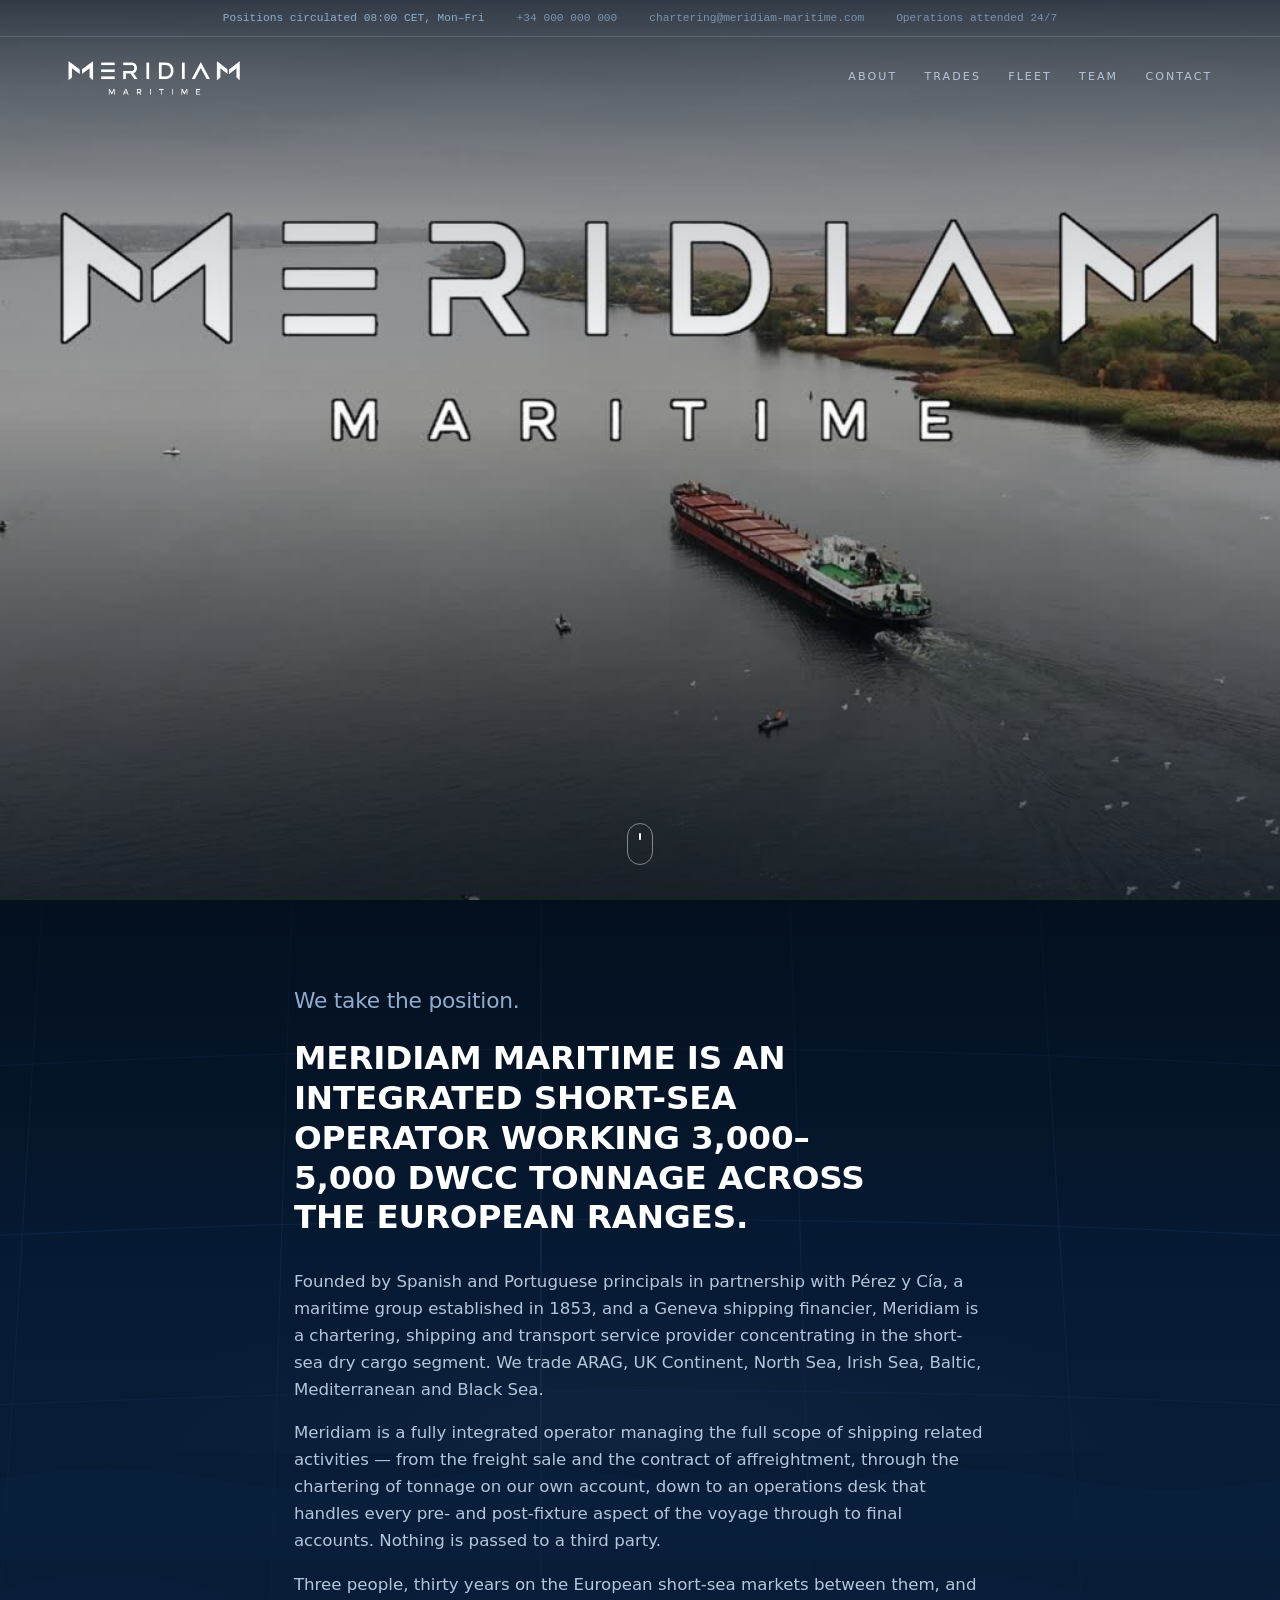
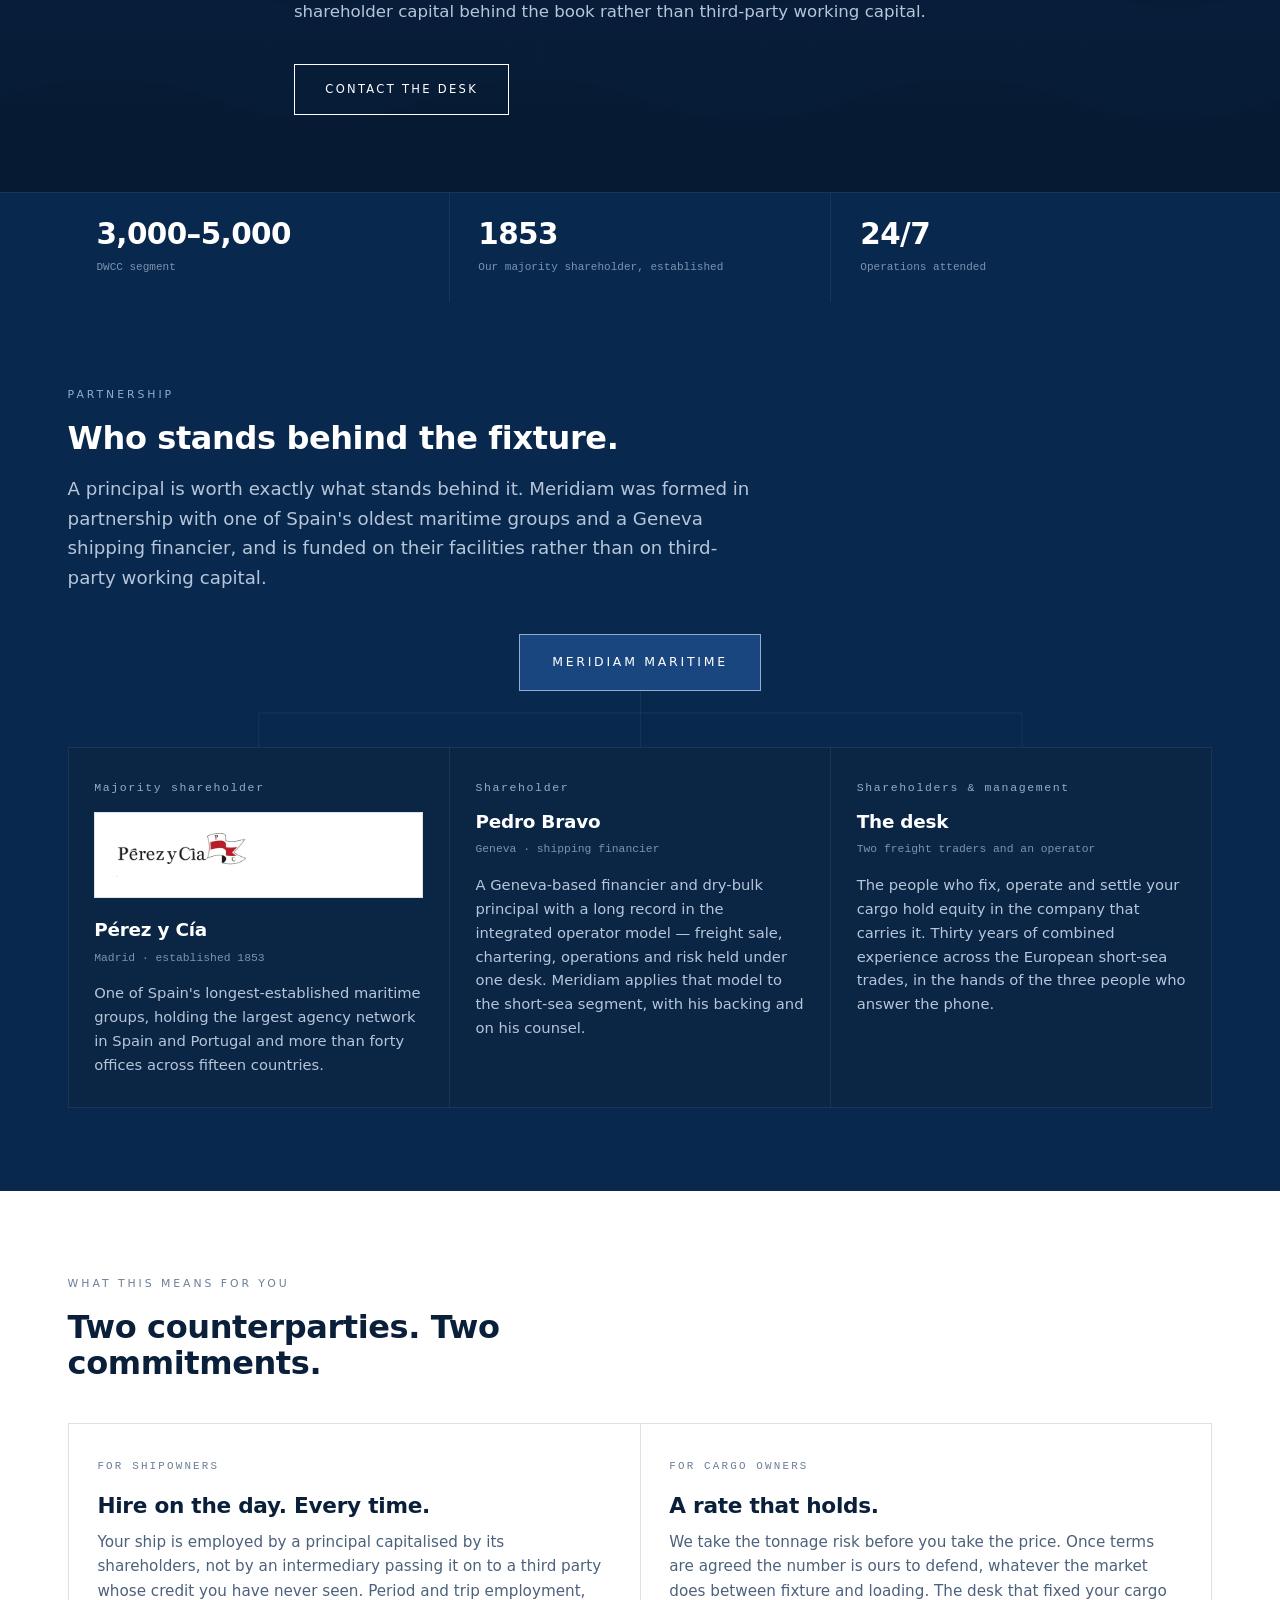
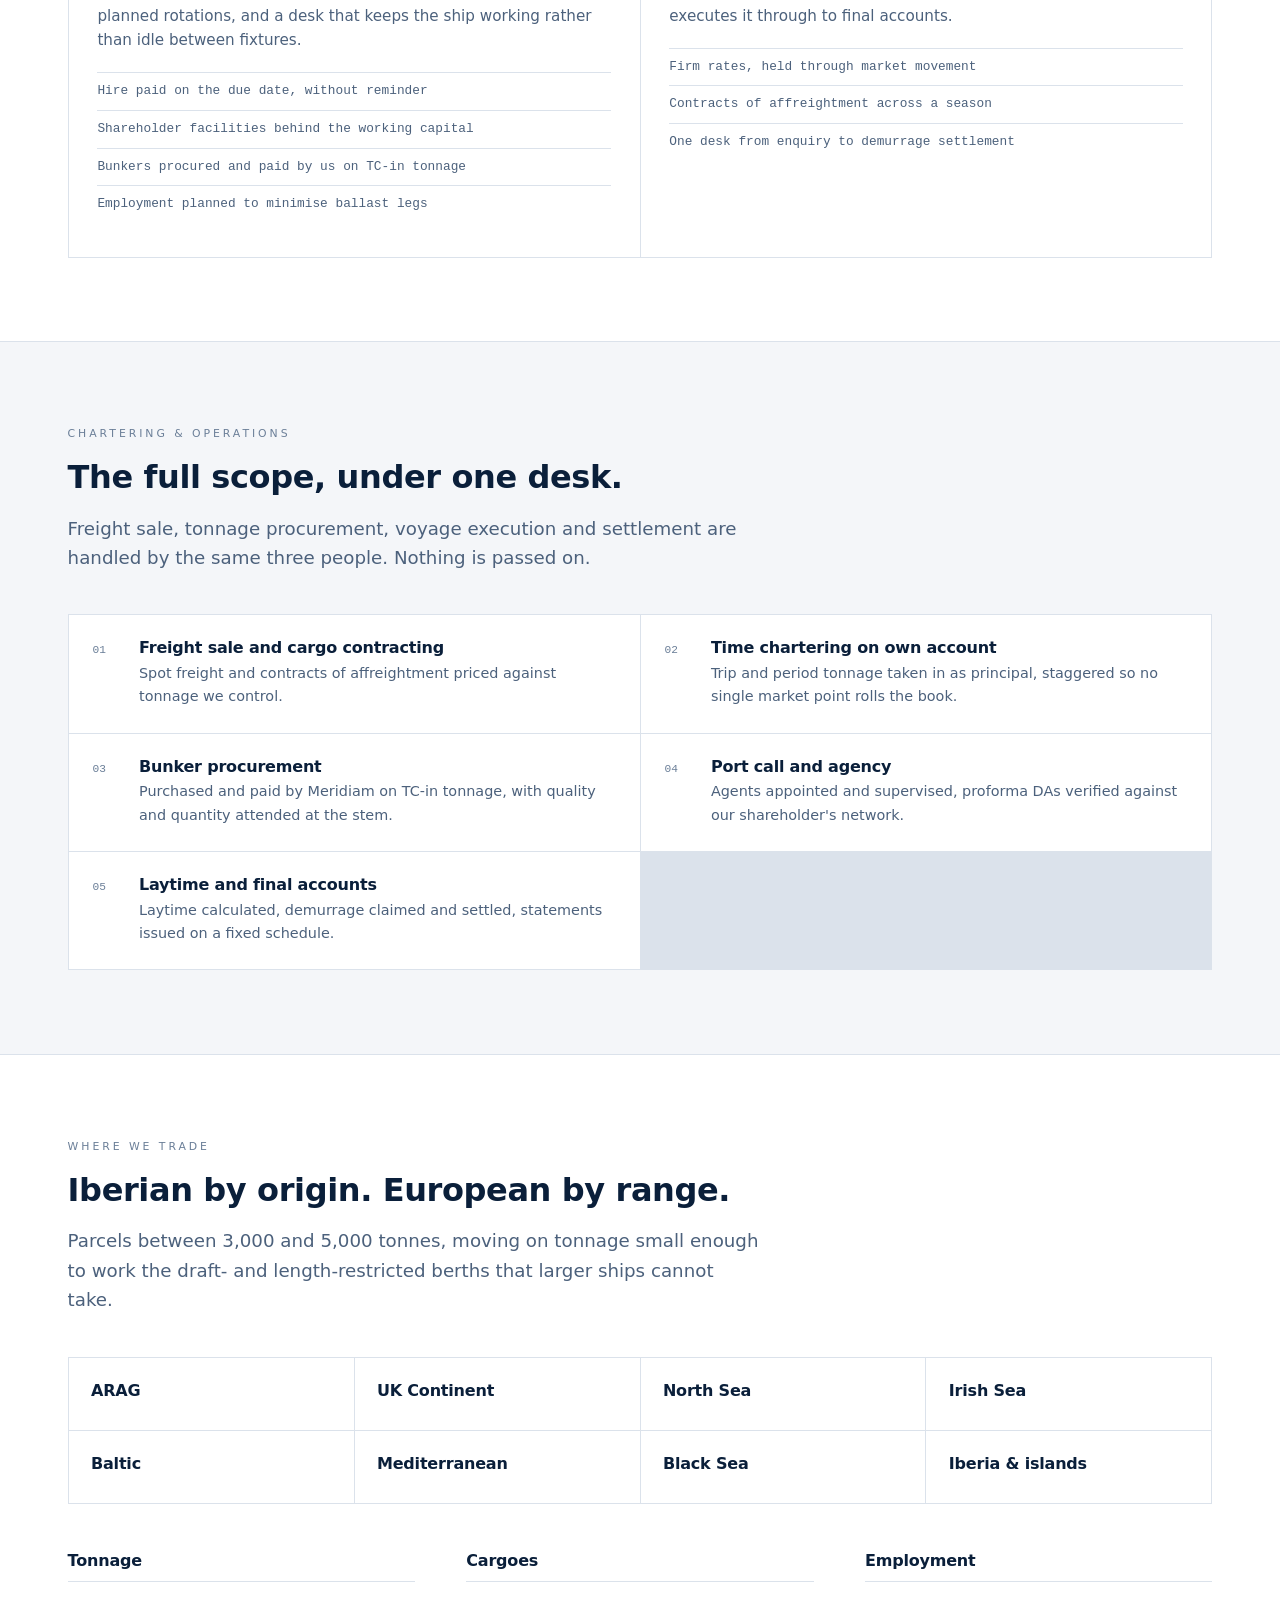
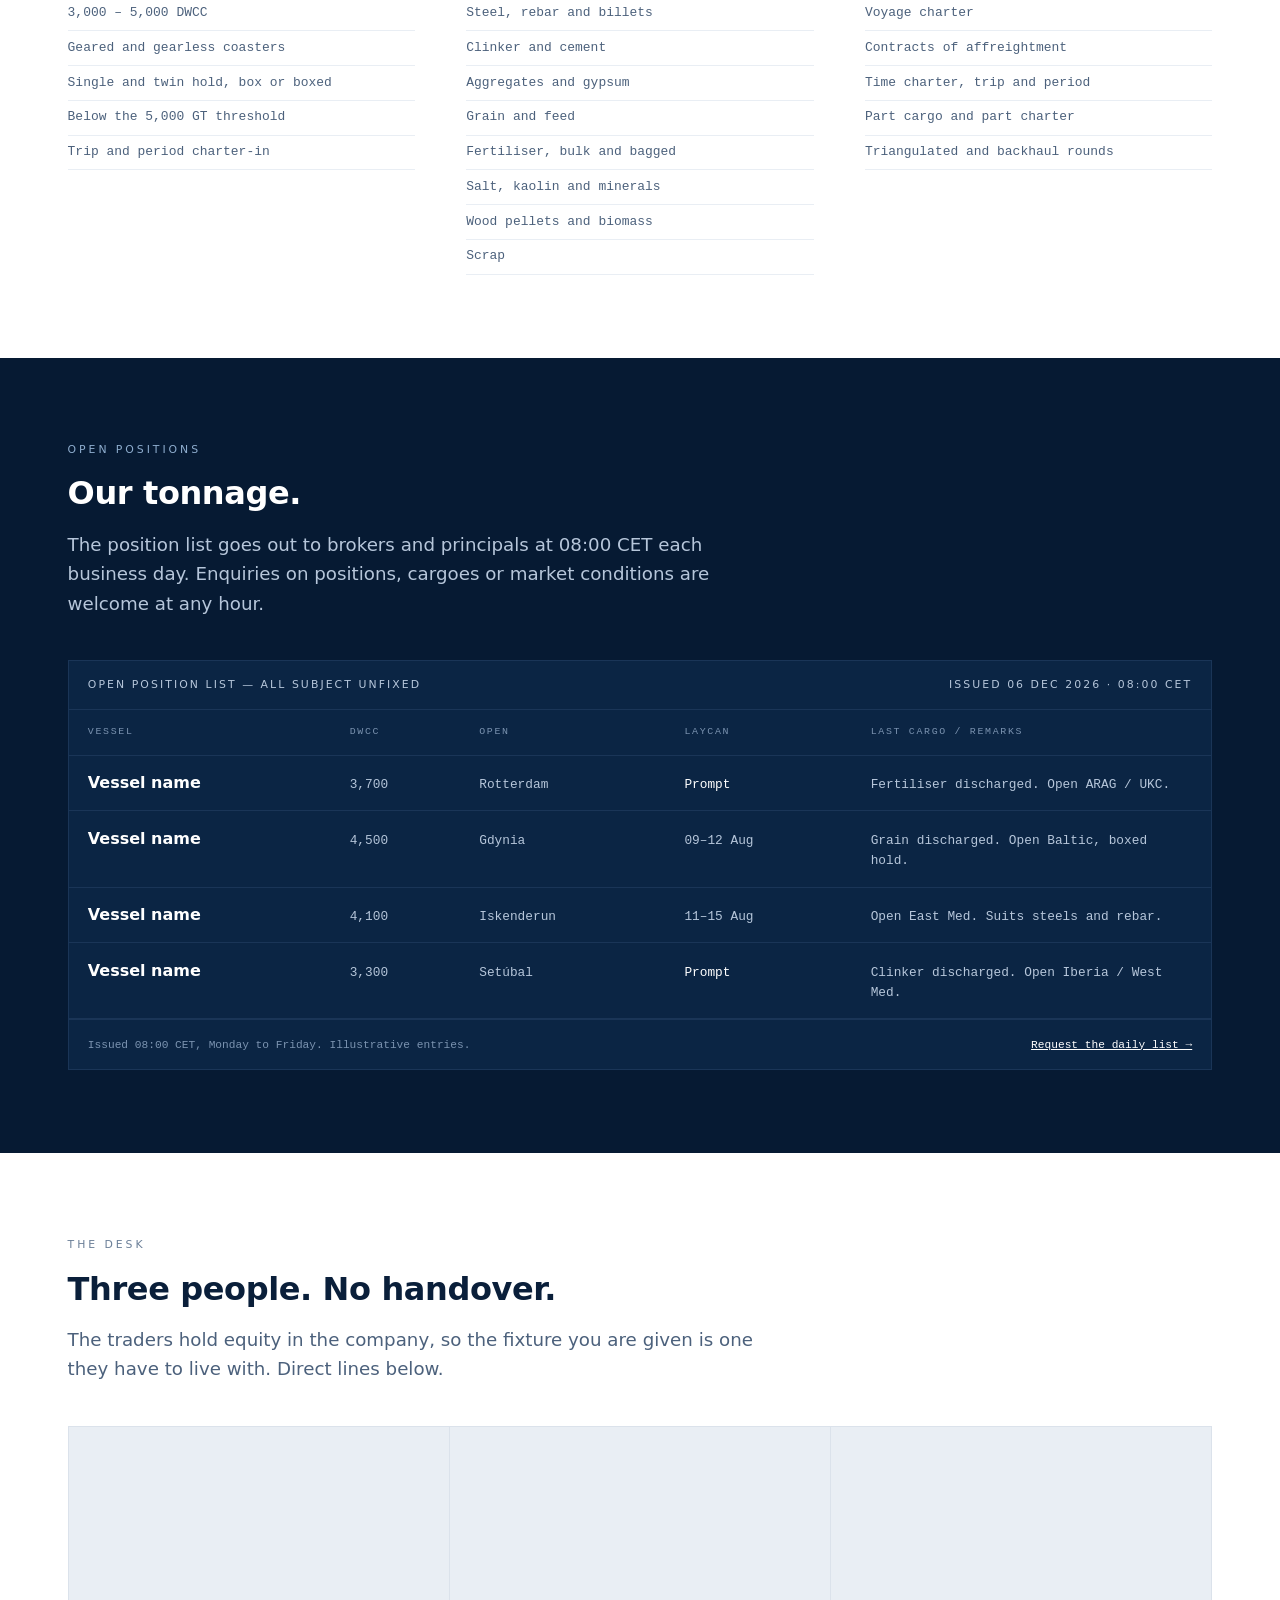
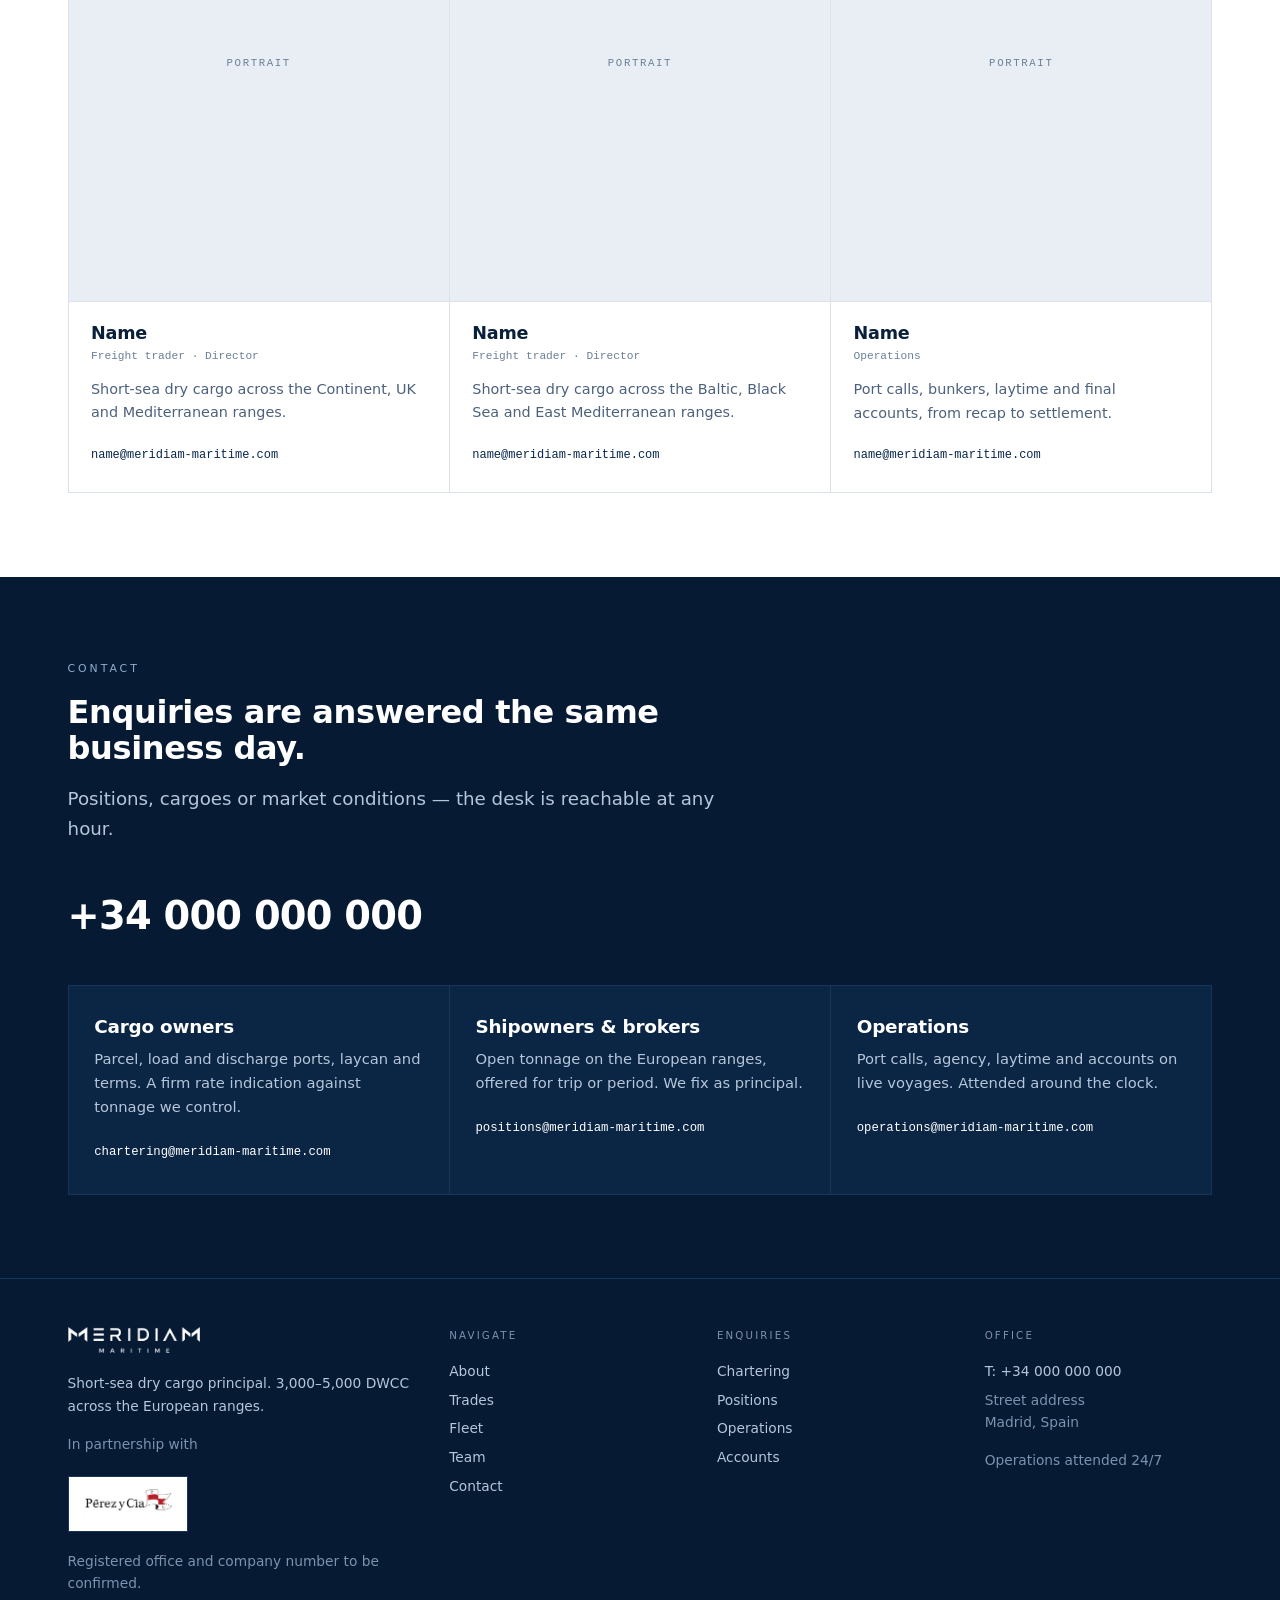
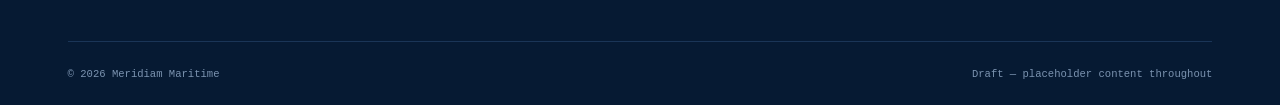
==== index.html @ 8ed21989 "Use the official brand assets; add favicons and social preview Extracted meridiam-logo-pack.zip and " ====
<!DOCTYPE html>
<html lang="en">
<head>
<meta charset="utf-8">
<meta name="viewport" content="width=device-width, initial-scale=1">
<title>Meridiam Maritime — Short-sea dry cargo principal, European ranges</title>
<meta name="description" content="Meridiam Maritime is an integrated short-sea dry cargo operator working 3,000–5,000 DWCC tonnage across the European ranges, in partnership with Pérez y Cía.">
<meta name="theme-color" content="#061A33">
<link rel="icon" href="assets/favicon-32.png" sizes="32x32" type="image/png">
<link rel="icon" href="assets/icon-192.png" sizes="192x192" type="image/png">
<link rel="icon" href="assets/icon-512.png" sizes="512x512" type="image/png">
<link rel="apple-touch-icon" href="assets/apple-touch-icon.png">

<meta property="og:type" content="website">
<meta property="og:site_name" content="Meridiam Maritime">
<meta property="og:title" content="Meridiam Maritime — Short-sea dry cargo principal, European ranges">
<meta property="og:description" content="An integrated short-sea dry cargo operator working 3,000–5,000 DWCC tonnage across the European ranges, in partnership with Pérez y Cía.">
<meta property="og:image" content="https://meridiam-maritime.com/assets/og-image.png">
<meta property="og:image:width" content="1200">
<meta property="og:image:height" content="630">
<meta property="og:image:alt" content="Meridiam Maritime">
<meta property="og:url" content="https://meridiam-maritime.com/">
<meta name="twitter:card" content="summary_large_image">

<link rel="preload" href="assets/fonts/barlow-600-latin.woff2" as="font" type="font/woff2" crossorigin>
<link rel="preload" href="assets/fonts/ibm-plex-mono-400-latin.woff2" as="font" type="font/woff2" crossorigin>
<link rel="stylesheet" href="assets/style.css">
<noscript><style>
.topbar.over-film{background:rgba(6,26,51,.94);border-bottom-color:var(--rule-dark)}
.topbar.over-film .logo{opacity:1;transform:none}
.topbar.over-film .masthead>a{pointer-events:auto}
</style></noscript>
</head>
<body>

<div class="topbar over-film">
<div class="util">
  <div class="wrap util-in">
    <span class="live">Positions circulated 08:00 CET, Mon–Fri</span>
    <a href="tel:+34000000000">+34 000 000 000</a>
    <a href="mailto:chartering@meridiam-maritime.com">chartering@meridiam-maritime.com</a>
    <span>Operations attended 24/7</span>
  </div>
</div>

<header>
  <div class="wrap masthead">
    <a href="#top" aria-label="Meridiam Maritime, home">
      <img class="logo" src="assets/meridiam.png" alt="Meridiam Maritime" width="600" height="118">
    </a>
    <button class="navtoggle" id="navtoggle" aria-expanded="false" aria-controls="nav">Menu</button>
    <nav id="nav">
      <a href="#about">About</a>
      <a href="#trades">Trades</a>
      <a href="#fleet">Fleet</a>
      <a href="#team">Team</a>
      <a href="#contact">Contact</a>
    </nav>
  </div>
</header>
</div>

<main id="top">

<!-- ══ FILM ══ Full-bleed opener. Poster is a CSS background so it shows
     instantly, and remains the backdrop for reduced-motion and no-JS viewers. -->
<section class="film" aria-label="Meridiam Maritime at sea">
  <video class="film-video" poster="assets/poster.jpg" muted loop playsinline preload="none"
         data-src-wide="assets/hero-1080.mp4"
         data-src-narrow="assets/hero-720.mp4"></video>
  <a class="film-cue" href="#position" aria-label="Scroll to introduction"><span></span></a>
</section>

<!-- ══ HERO ══ -->
<section class="hero" id="position">
  <div class="hero-media" aria-hidden="true">

    <!-- Animated fallback: shown until the video plays, and kept on mobile and reduced-motion -->
    <div class="sea">
      <svg class="grat" viewBox="0 0 1600 900" preserveAspectRatio="xMidYMid slice">
        <line x1="200" y1="-50" x2="140" y2="950"/>
        <line x1="450" y1="-50" x2="420" y2="950"/>
        <line x1="700" y1="-50" x2="700" y2="950" class="prime"/>
        <line x1="950" y1="-50" x2="980" y2="950"/>
        <line x1="1200" y1="-50" x2="1260" y2="950"/>
        <line x1="1450" y1="-50" x2="1540" y2="950"/>
        <path d="M-50 180 Q 800 120, 1650 180"/>
        <path d="M-50 350 Q 800 295, 1650 350"/>
        <path d="M-50 520 Q 800 470, 1650 520"/>
      </svg>

      <!-- Each wave tiles every 400 units; translating -50% of 2400 = 3 whole periods, so the loop is seamless -->
      <svg class="wave w1" viewBox="0 0 2400 260" preserveAspectRatio="none" style="height:150px">
        <path fill="#123566" d="M0,120 Q100,84 200,120 T400,120 T600,120 T800,120 T1000,120 T1200,120 T1400,120 T1600,120 T1800,120 T2000,120 T2200,120 T2400,120 L2400,260 L0,260 Z"/>
      </svg>
      <svg class="wave w2" viewBox="0 0 2400 260" preserveAspectRatio="none" style="height:190px">
        <path fill="#0D2C56" d="M0,130 Q100,86 200,130 T400,130 T600,130 T800,130 T1000,130 T1200,130 T1400,130 T1600,130 T1800,130 T2000,130 T2200,130 T2400,130 L2400,260 L0,260 Z"/>
      </svg>
      <svg class="wave w3" viewBox="0 0 2400 260" preserveAspectRatio="none" style="height:240px">
        <path fill="#081F3D" d="M0,140 Q100,96 200,140 T400,140 T600,140 T800,140 T1000,140 T1200,140 T1400,140 T1600,140 T1800,140 T2000,140 T2200,140 T2400,140 L2400,260 L0,260 Z"/>
      </svg>
    </div>
  </div>
  <div class="wrap">
    <p class="tagline">We take the position.</p>

    <h1>Meridiam Maritime is an integrated short-sea operator working 3,000–5,000 DWCC tonnage across the European ranges.</h1>

    <div class="hero-body">
      <p>Founded by Spanish and Portuguese principals in partnership with Pérez y Cía, a maritime group established in 1853, and a Geneva shipping financier, Meridiam is a chartering, shipping and transport service provider concentrating in the short-sea dry cargo segment. We trade ARAG, UK Continent, North Sea, Irish Sea, Baltic, Mediterranean and Black Sea.</p>
      <p>Meridiam is a fully integrated operator managing the full scope of shipping related activities — from the freight sale and the contract of affreightment, through the chartering of tonnage on our own account, down to an operations desk that handles every pre- and post-fixture aspect of the voyage through to final accounts. Nothing is passed to a third party.</p>
      <p>Three people, thirty years on the European short-sea markets between them, and shareholder capital behind the book rather than third-party working capital.</p>
    </div>

    <a class="btn" href="#contact">Contact the desk</a>
  </div>
</section>

<!-- ══ STATS ══ -->
<section class="stats" id="about">
  <div class="wrap"><div class="stats-in">
    <div class="stat"><div class="n">3,000–5,000</div><div class="l">DWCC segment</div></div>
    <div class="stat"><div class="n">1853</div><div class="l">Our majority shareholder, established</div></div>
    <div class="stat"><div class="n">24/7</div><div class="l">Operations attended</div></div>
  </div></div>
</section>

<!-- ══ OWNERSHIP — signature ══ -->
<section class="sect owners">
  <div class="wrap">
    <div class="sect-head">
      <p class="eyebrow">Partnership</p>
      <h2 style="color:#fff">Who stands behind the fixture.</h2>
      <p class="lede">A principal is worth exactly what stands behind it. Meridiam was formed in partnership with one of Spain's oldest maritime groups and a Geneva shipping financier, and is funded on their facilities rather than on third-party working capital.</p>
    </div>

    <div class="struct-base">Meridiam Maritime</div>
    <svg class="struct-link" viewBox="0 0 900 56" preserveAspectRatio="none" aria-hidden="true">
      <path d="M450 0 V22 M150 22 H750 M150 22 V56 M450 22 V56 M750 22 V56"/>
    </svg>

    <div class="holders">
      <div class="holder">
        <div class="pc">Majority shareholder</div>
        <div class="plate"><img src="assets/perez-y-cia.png" alt="Pérez y Cía" width="360" height="122" loading="lazy" decoding="async"></div>
        <h3>Pérez y Cía</h3>
        <p class="meta">Madrid · established 1853</p>
        <p>One of Spain's longest-established maritime groups, holding the largest agency network in Spain and Portugal and more than forty offices across fifteen countries.</p>
      </div>
      <div class="holder">
        <div class="pc">Shareholder</div>
        <h3>Pedro Bravo</h3>
        <p class="meta">Geneva · shipping financier</p>
        <p>A Geneva-based financier and dry-bulk principal with a long record in the integrated operator model — freight sale, chartering, operations and risk held under one desk. Meridiam applies that model to the short-sea segment, with his backing and on his counsel.</p>
      </div>
      <div class="holder">
        <div class="pc">Shareholders &amp; management</div>
        <h3>The desk</h3>
        <p class="meta">Two freight traders and an operator</p>
        <p>The people who fix, operate and settle your cargo hold equity in the company that carries it. Thirty years of combined experience across the European short-sea trades, in the hands of the three people who answer the phone.</p>
      </div>
    </div>
  </div>
</section>

<!-- ══ PROMISES ══ -->
<section class="sect">
  <div class="wrap">
    <div class="sect-head">
      <p class="eyebrow">What this means for you</p>
      <h2>Two counterparties. Two commitments.</h2>
    </div>
    <div class="promises">
      <div class="promise">
        <div class="who">For shipowners</div>
        <h3>Hire on the day. Every time.</h3>
        <p>Your ship is employed by a principal capitalised by its shareholders, not by an intermediary passing it on to a third party whose credit you have never seen. Period and trip employment, planned rotations, and a desk that keeps the ship working rather than idle between fixtures.</p>
        <ul>
          <li>Hire paid on the due date, without reminder</li>
          <li>Shareholder facilities behind the working capital</li>
          <li>Bunkers procured and paid by us on TC-in tonnage</li>
          <li>Employment planned to minimise ballast legs</li>
        </ul>
      </div>
      <div class="promise">
        <div class="who">For cargo owners</div>
        <h3>A rate that holds.</h3>
        <p>We take the tonnage risk before you take the price. Once terms are agreed the number is ours to defend, whatever the market does between fixture and loading. The desk that fixed your cargo executes it through to final accounts.</p>
        <ul>
          <li>Firm rates, held through market movement</li>
          <li>Contracts of affreightment across a season</li>
          <li>One desk from enquiry to demurrage settlement</li>
        </ul>
      </div>
    </div>
  </div>
</section>

<!-- ══ CHARTERING & OPERATIONS ══ -->
<section class="sect" id="chartering" style="background:var(--paper-2);border-block:1px solid var(--rule)">
  <div class="wrap">
    <div class="sect-head">
      <p class="eyebrow">Chartering &amp; operations</p>
      <h2>The full scope, under one desk.</h2>
      <p class="lede">Freight sale, tonnage procurement, voyage execution and settlement are handled by the same three people. Nothing is passed on.</p>
    </div>
    <div class="acts">
      <div class="act"><span class="i">01</span><div><h4>Freight sale and cargo contracting</h4>
        <p>Spot freight and contracts of affreightment priced against tonnage we control.</p></div></div>
      <div class="act"><span class="i">02</span><div><h4>Time chartering on own account</h4>
        <p>Trip and period tonnage taken in as principal, staggered so no single market point rolls the book.</p></div></div>
      <div class="act"><span class="i">03</span><div><h4>Bunker procurement</h4>
        <p>Purchased and paid by Meridiam on TC-in tonnage, with quality and quantity attended at the stem.</p></div></div>
      <div class="act"><span class="i">04</span><div><h4>Port call and agency</h4>
        <p>Agents appointed and supervised, proforma DAs verified against our shareholder's network.</p></div></div>
      <div class="act"><span class="i">05</span><div><h4>Laytime and final accounts</h4>
        <p>Laytime calculated, demurrage claimed and settled, statements issued on a fixed schedule.</p></div></div>
    </div>
  </div>
</section>

<!-- ══ RANGES ══ -->
<section class="sect" id="trades">
  <div class="wrap">
    <div class="sect-head">
      <p class="eyebrow">Where we trade</p>
      <h2>Iberian by origin. European by range.</h2>
      <p class="lede">Parcels between 3,000 and 5,000 tonnes, moving on tonnage small enough to work the draft- and length-restricted berths that larger ships cannot take.</p>
    </div>

    <div class="rngs">
      <div class="rngc"><h4>ARAG</h4></div>
      <div class="rngc"><h4>UK Continent</h4></div>
      <div class="rngc"><h4>North Sea</h4></div>
      <div class="rngc"><h4>Irish Sea</h4></div>
      <div class="rngc"><h4>Baltic</h4></div>
      <div class="rngc"><h4>Mediterranean</h4></div>
      <div class="rngc"><h4>Black Sea</h4></div>
      <div class="rngc"><h4>Iberia &amp; islands</h4></div>
    </div>

    <div class="plists">
      <div class="plist"><h4>Tonnage</h4><ul>
        <li>3,000 – 5,000 DWCC</li><li>Geared and gearless coasters</li><li>Single and twin hold, box or boxed</li>
        <li>Below the 5,000 GT threshold</li><li>Trip and period charter-in</li>
      </ul></div>
      <div class="plist"><h4>Cargoes</h4><ul>
        <li>Steel, rebar and billets</li><li>Clinker and cement</li><li>Aggregates and gypsum</li>
        <li>Grain and feed</li><li>Fertiliser, bulk and bagged</li><li>Salt, kaolin and minerals</li>
        <li>Wood pellets and biomass</li><li>Scrap</li>
      </ul></div>
      <div class="plist"><h4>Employment</h4><ul>
        <li>Voyage charter</li><li>Contracts of affreightment</li><li>Time charter, trip and period</li>
        <li>Part cargo and part charter</li><li>Triangulated and backhaul rounds</li>
      </ul></div>
    </div>
  </div>
</section>

<!-- ══ POSITIONS ══ -->
<section class="sect positions" id="fleet">
  <div class="wrap">
    <div class="sect-head">
      <p class="eyebrow">Open positions</p>
      <h2 style="color:#fff">Our tonnage.</h2>
      <p class="lede">The position list goes out to brokers and principals at 08:00 CET each business day. Enquiries on positions, cargoes or market conditions are welcome at any hour.</p>
    </div>
    <div class="board">
      <div class="board-head">
        <span>Open position list — all subject unfixed</span>
        <span>Issued <span id="stamp">—</span></span>
      </div>
      <div class="prow h"><span>Vessel</span><span>DWCC</span><span>Open</span><span>Laycan</span><span>Last cargo / remarks</span></div>
      <div class="prow"><span class="v">Vessel name</span><span>3,700</span><span>Rotterdam</span>
        <span class="flag">Prompt</span><span class="n">Fertiliser discharged. Open ARAG / UKC.</span></div>
      <div class="prow"><span class="v">Vessel name</span><span>4,500</span><span>Gdynia</span>
        <span>09–12 Aug</span><span class="n">Grain discharged. Open Baltic, boxed hold.</span></div>
      <div class="prow"><span class="v">Vessel name</span><span>4,100</span><span>Iskenderun</span>
        <span>11–15 Aug</span><span class="n">Open East Med. Suits steels and rebar.</span></div>
      <div class="prow"><span class="v">Vessel name</span><span>3,300</span><span>Setúbal</span>
        <span class="flag">Prompt</span><span class="n">Clinker discharged. Open Iberia / West Med.</span></div>
      <div class="board-foot">
        <span>Issued 08:00 CET, Monday to Friday. Illustrative entries.</span>
        <a href="#contact">Request the daily list →</a>
      </div>
    </div>
  </div>
</section>

<!-- ══ TEAM ══ -->
<section class="sect" id="team">
  <div class="wrap">
    <div class="sect-head">
      <p class="eyebrow">The desk</p>
      <h2>Three people. No handover.</h2>
      <p class="lede">The traders hold equity in the company, so the fixture you are given is one they have to live with. Direct lines below.</p>
    </div>
    <div class="team">
      <div class="member">
        <div class="portrait"><span>Portrait</span></div>
        <div class="body"><h4>Name</h4><p class="role">Freight trader · Director</p>
          <p>Short-sea dry cargo across the Continent, UK and Mediterranean ranges.</p>
          <a class="em" href="#">name@meridiam-maritime.com</a></div>
      </div>
      <div class="member">
        <div class="portrait"><span>Portrait</span></div>
        <div class="body"><h4>Name</h4><p class="role">Freight trader · Director</p>
          <p>Short-sea dry cargo across the Baltic, Black Sea and East Mediterranean ranges.</p>
          <a class="em" href="#">name@meridiam-maritime.com</a></div>
      </div>
      <div class="member">
        <div class="portrait"><span>Portrait</span></div>
        <div class="body"><h4>Name</h4><p class="role">Operations</p>
          <p>Port calls, bunkers, laytime and final accounts, from recap to settlement.</p>
          <a class="em" href="#">name@meridiam-maritime.com</a></div>
      </div>
    </div>
  </div>
</section>

<!-- ══ CONTACT ══ -->
<section class="sect contact" id="contact">
  <div class="wrap">
    <div class="sect-head">
      <p class="eyebrow">Contact</p>
      <h2 style="color:#fff">Enquiries are answered the same business day.</h2>
      <p class="lede">Positions, cargoes or market conditions — the desk is reachable at any hour.</p>
    </div>
    <a class="phone" href="tel:+34000000000">+34 000 000 000</a>
    <div class="ccards">
      <a class="ccard" href="mailto:chartering@meridiam-maritime.com">
        <h3>Cargo owners</h3>
        <p>Parcel, load and discharge ports, laycan and terms. A firm rate indication against tonnage we control.</p>
        <span class="addr">chartering@meridiam-maritime.com</span>
      </a>
      <a class="ccard" href="mailto:positions@meridiam-maritime.com">
        <h3>Shipowners &amp; brokers</h3>
        <p>Open tonnage on the European ranges, offered for trip or period. We fix as principal.</p>
        <span class="addr">positions@meridiam-maritime.com</span>
      </a>
      <a class="ccard" href="mailto:operations@meridiam-maritime.com">
        <h3>Operations</h3>
        <p>Port calls, agency, laytime and accounts on live voyages. Attended around the clock.</p>
        <span class="addr">operations@meridiam-maritime.com</span>
      </a>
    </div>
  </div>
</section>

</main>

<footer>
  <div class="wrap">
    <div class="fgrid">
      <div>
        <img class="flogo" src="assets/meridiam.png" alt="Meridiam Maritime" width="600" height="118" loading="lazy" decoding="async">
        <p>Short-sea dry cargo principal. 3,000–5,000 DWCC across the European ranges.</p>
        <p style="margin-top:1rem;color:var(--ink-inv-2)">In partnership with</p>
        <span class="fplate"><img src="assets/perez-y-cia.png" alt="Pérez y Cía" width="360" height="122" loading="lazy" decoding="async"></span>
        <p style="margin-top:1.1rem;color:var(--ink-inv-2)">Registered office and company number to be confirmed.</p>
      </div>
      <div><h5>Navigate</h5><ul>
        <li><a href="#about">About</a></li>
        <li><a href="#trades">Trades</a></li>
        <li><a href="#fleet">Fleet</a></li>
        <li><a href="#team">Team</a></li>
        <li><a href="#contact">Contact</a></li>
      </ul></div>
      <div><h5>Enquiries</h5><ul>
        <li><a href="mailto:chartering@meridiam-maritime.com">Chartering</a></li>
        <li><a href="mailto:positions@meridiam-maritime.com">Positions</a></li>
        <li><a href="mailto:operations@meridiam-maritime.com">Operations</a></li>
        <li><a href="mailto:accounts@meridiam-maritime.com">Accounts</a></li>
      </ul></div>
      <div><h5>Office</h5>
        <p>T: +34 000 000 000</p>
        <p style="color:var(--ink-inv-2)">Street address<br>Madrid, Spain</p>
        <p style="margin-top:1rem;color:var(--ink-inv-2)">Operations attended 24/7</p>
      </div>
    </div>
    <div class="fbot">
      <span>© 2026 Meridiam Maritime</span>
      <span>Draft — placeholder content throughout</span>
    </div>
  </div>
</footer>

<script src="assets/app.js" defer></script>
</body>
</html>
---- assets/style.css ----
/* latin-ext */
@font-face {
  font-family: 'Barlow';
  font-style: normal;
  font-weight: 400;
  font-display: swap;
  src: url(./fonts/barlow-400-latin-ext.woff2) format('woff2');
  unicode-range: U+0100-02BA, U+02BD-02C5, U+02C7-02CC, U+02CE-02D7, U+02DD-02FF, U+0304, U+0308, U+0329, U+1D00-1DBF, U+1E00-1E9F, U+1EF2-1EFF, U+2020, U+20A0-20AB, U+20AD-20C0, U+2113, U+2C60-2C7F, U+A720-A7FF;
}

/* latin */
@font-face {
  font-family: 'Barlow';
  font-style: normal;
  font-weight: 400;
  font-display: swap;
  src: url(./fonts/barlow-400-latin.woff2) format('woff2');
  unicode-range: U+0000-00FF, U+0131, U+0152-0153, U+02BB-02BC, U+02C6, U+02DA, U+02DC, U+0304, U+0308, U+0329, U+2000-206F, U+20AC, U+2122, U+2191, U+2193, U+2212, U+2215, U+FEFF, U+FFFD;
}

/* latin-ext */
@font-face {
  font-family: 'Barlow';
  font-style: normal;
  font-weight: 500;
  font-display: swap;
  src: url(./fonts/barlow-500-latin-ext.woff2) format('woff2');
  unicode-range: U+0100-02BA, U+02BD-02C5, U+02C7-02CC, U+02CE-02D7, U+02DD-02FF, U+0304, U+0308, U+0329, U+1D00-1DBF, U+1E00-1E9F, U+1EF2-1EFF, U+2020, U+20A0-20AB, U+20AD-20C0, U+2113, U+2C60-2C7F, U+A720-A7FF;
}

/* latin */
@font-face {
  font-family: 'Barlow';
  font-style: normal;
  font-weight: 500;
  font-display: swap;
  src: url(./fonts/barlow-500-latin.woff2) format('woff2');
  unicode-range: U+0000-00FF, U+0131, U+0152-0153, U+02BB-02BC, U+02C6, U+02DA, U+02DC, U+0304, U+0308, U+0329, U+2000-206F, U+20AC, U+2122, U+2191, U+2193, U+2212, U+2215, U+FEFF, U+FFFD;
}

/* latin-ext */
@font-face {
  font-family: 'Barlow';
  font-style: normal;
  font-weight: 600;
  font-display: swap;
  src: url(./fonts/barlow-600-latin-ext.woff2) format('woff2');
  unicode-range: U+0100-02BA, U+02BD-02C5, U+02C7-02CC, U+02CE-02D7, U+02DD-02FF, U+0304, U+0308, U+0329, U+1D00-1DBF, U+1E00-1E9F, U+1EF2-1EFF, U+2020, U+20A0-20AB, U+20AD-20C0, U+2113, U+2C60-2C7F, U+A720-A7FF;
}

/* latin */
@font-face {
  font-family: 'Barlow';
  font-style: normal;
  font-weight: 600;
  font-display: swap;
  src: url(./fonts/barlow-600-latin.woff2) format('woff2');
  unicode-range: U+0000-00FF, U+0131, U+0152-0153, U+02BB-02BC, U+02C6, U+02DA, U+02DC, U+0304, U+0308, U+0329, U+2000-206F, U+20AC, U+2122, U+2191, U+2193, U+2212, U+2215, U+FEFF, U+FFFD;
}

/* latin-ext */
@font-face {
  font-family: 'IBM Plex Mono';
  font-style: normal;
  font-weight: 400;
  font-display: swap;
  src: url(./fonts/ibm-plex-mono-400-latin-ext.woff2) format('woff2');
  unicode-range: U+0100-02BA, U+02BD-02C5, U+02C7-02CC, U+02CE-02D7, U+02DD-02FF, U+0304, U+0308, U+0329, U+1D00-1DBF, U+1E00-1E9F, U+1EF2-1EFF, U+2020, U+20A0-20AB, U+20AD-20C0, U+2113, U+2C60-2C7F, U+A720-A7FF;
}

/* latin */
@font-face {
  font-family: 'IBM Plex Mono';
  font-style: normal;
  font-weight: 400;
  font-display: swap;
  src: url(./fonts/ibm-plex-mono-400-latin.woff2) format('woff2');
  unicode-range: U+0000-00FF, U+0131, U+0152-0153, U+02BB-02BC, U+02C6, U+02DA, U+02DC, U+0304, U+0308, U+0329, U+2000-206F, U+20AC, U+2122, U+2191, U+2193, U+2212, U+2215, U+FEFF, U+FFFD;
}

/* latin-ext */
@font-face {
  font-family: 'IBM Plex Mono';
  font-style: normal;
  font-weight: 500;
  font-display: swap;
  src: url(./fonts/ibm-plex-mono-500-latin-ext.woff2) format('woff2');
  unicode-range: U+0100-02BA, U+02BD-02C5, U+02C7-02CC, U+02CE-02D7, U+02DD-02FF, U+0304, U+0308, U+0329, U+1D00-1DBF, U+1E00-1E9F, U+1EF2-1EFF, U+2020, U+20A0-20AB, U+20AD-20C0, U+2113, U+2C60-2C7F, U+A720-A7FF;
}

/* latin */
@font-face {
  font-family: 'IBM Plex Mono';
  font-style: normal;
  font-weight: 500;
  font-display: swap;
  src: url(./fonts/ibm-plex-mono-500-latin.woff2) format('woff2');
  unicode-range: U+0000-00FF, U+0131, U+0152-0153, U+02BB-02BC, U+02C6, U+02DA, U+02DC, U+0304, U+0308, U+0329, U+2000-206F, U+20AC, U+2122, U+2191, U+2193, U+2212, U+2215, U+FEFF, U+FFFD;
}

/* ═══════════════════════════════════════════════════════════════
   MERIDIAM MARITIME — draft v5
   Positioning: trading house, not shipping company.
   Navy sampled from the wordmark (#09284D). Monochrome by design.
   Signature: the shareholding bar — the capital structure IS the
   value proposition, so it is shown rather than described.
   ═══════════════════════════════════════════════════════════════ */
:root{
  --navy:#09284D; --navy-900:#061A33; --navy-800:#0B2544; --navy-700:#123566; --navy-600:#1A467F;
  --paper:#FFFFFF; --paper-2:#F4F6F9; --paper-3:#E9EEF4;
  --ink:#0A1F3A; --ink-2:#4C617C; --ink-3:#6B7F98;
  --ink-inv:#B6C6DA; --ink-inv-2:#7B93B0;
  --rule:#DBE2EB; --rule-dark:#1A3557; --steel:#8FAECF;
  --f-sans:"Barlow",system-ui,-apple-system,sans-serif;
  --f-mono:"IBM Plex Mono",ui-monospace,monospace;
  --gutter:clamp(1.25rem,4.5vw,4.5rem); --max:1260px; --pad:clamp(3.5rem,6.5vw,6rem);
}
*{box-sizing:border-box}
html{-webkit-text-size-adjust:100%;scroll-behavior:smooth}
@media (prefers-reduced-motion:reduce){html{scroll-behavior:auto}*{transition:none!important;animation:none!important}}
body{margin:0;background:var(--paper);color:var(--ink);font-family:var(--f-sans);
  font-size:clamp(15px,.5vw + 13.8px,17px);line-height:1.62;-webkit-font-smoothing:antialiased}
img{max-width:100%;display:block}
a{color:inherit}
:focus-visible{outline:2px solid var(--steel);outline-offset:3px}
.wrap{max-width:var(--max);margin:0 auto;padding-inline:var(--gutter)}
.sect{padding-block:var(--pad)}
/* Matches the pinned bar's collapsed height; JS refines it from the real
   measurement once the bar is actually compact. */
section[id]{scroll-margin-top:var(--topbar-compact-h,4rem)}

h1,h2,h3,h4{font-weight:600;letter-spacing:-.012em;margin:0;line-height:1.12}
h1{font-size:clamp(2.6rem,6vw,4.8rem);letter-spacing:-.032em;line-height:1}
h2{font-size:clamp(1.6rem,2.5vw,2.2rem)}
h3{font-size:1.15rem}
h4{font-size:1rem}
p{margin:0 0 1rem}
.lede{font-size:clamp(1rem,.7vw + .84rem,1.14rem);color:var(--ink-2);max-width:62ch}
.eyebrow{font-size:.68rem;font-weight:500;letter-spacing:.27em;text-transform:uppercase;
  color:var(--ink-3);margin:0 0 1.1rem}
.sect-head{max-width:64ch;margin-bottom:2.6rem}
.sect-head h2{margin-bottom:.55em}
.btn{display:inline-block;font-size:.72rem;font-weight:500;letter-spacing:.2em;text-transform:uppercase;
  text-decoration:none;padding:.95rem 1.9rem;border:1px solid currentColor;transition:background .2s,color .2s,border-color .2s}
.btn:hover{background:#fff;border-color:#fff;color:var(--navy)}

/* Film opener ------------------------------------------------ */
/* Poster as background so it paints immediately; the video fades in over it. */
.film{position:relative;overflow:hidden;background:#04101F url(./poster.jpg) center/cover no-repeat;
  height:100vh;height:100svh}
.film-video{position:absolute;inset:0;width:100%;height:100%;object-fit:cover;
  opacity:0;transition:opacity .9s ease}
.film-video.playing{opacity:1}
/* Top scrim keeps the white masthead legible over bright sky; bottom fade
   carries the film into the navy hero beneath it. */
.film::after{content:"";position:absolute;inset:0;z-index:1;pointer-events:none;
  background:linear-gradient(180deg,rgba(4,16,31,.78) 0%,rgba(4,16,31,.18) 24%,
    rgba(4,16,31,0) 46%,rgba(4,16,31,.55) 100%)}
.film-cue{position:absolute;left:50%;bottom:2.2rem;z-index:2;transform:translateX(-50%);
  width:26px;height:42px;border:1px solid rgba(255,255,255,.45);border-radius:13px}
.film-cue span{position:absolute;left:50%;top:9px;width:2px;height:7px;margin-left:-1px;
  background:#fff;border-radius:1px;animation:cue 1.9s ease-in-out infinite}
@keyframes cue{0%,100%{opacity:0;transform:translateY(0)}
  35%{opacity:1}70%{opacity:0;transform:translateY(12px)}}

/* The wordmark is burned into the footage and spans most of the frame width,
   so a phone-shaped crop would clip it. Letterbox on narrow screens instead. */
@media (prefers-reduced-motion:reduce){.film-cue span{animation:none;opacity:.85}}

/* Used for one synchronous measurement at load; never painted. */
.no-transition *{transition:none!important}

/* Utility + header ------------------------------------------- */
/* Fixed so it travels with the scroll. Base state is the solid, logo-visible
   one, so a no-JS viewer gets a working header; JS adds .over-film on top. */
/* Fully opaque: at 94% the page ghosted through the bar, and the blur
   smeared it. Against the navy partnership section that also erased the
   boundary, so the section read as cut off rather than scrolling under. */
.topbar{position:fixed;top:0;left:0;right:0;z-index:40;
  background:var(--navy-900);border-bottom:1px solid var(--rule-dark);
  transition:background .35s ease,border-color .35s ease}
.topbar.over-film{background:transparent;border-bottom-color:transparent}
/* Utility strip collapses once the header is pinned, keeping it compact.
   grid-template-rows 1fr->0fr animates to the strip's real height, which
   max-height cannot do without hard-coding a guess. */
.util{background:transparent;border-bottom:1px solid var(--rule-dark);
  display:grid;grid-template-rows:1fr;
  transition:grid-template-rows .35s ease,opacity .25s ease,border-color .35s ease}
.util>*{min-height:0;overflow:hidden}
.topbar.compact .util{grid-template-rows:0fr;opacity:0;border-bottom-color:transparent}
/* box-sizing:border-box makes padding a height floor, so it has to go too. */
.topbar.compact .util-in{padding-block:0}
.topbar.compact .masthead{padding-block:1rem}
.topbar.over-film .util{border-bottom-color:rgba(255,255,255,.15)}
.util-in{display:flex;flex-wrap:wrap;gap:.4rem 2rem;justify-content:flex-end;padding-block:.55rem;
  transition:padding-block .35s ease;
  font-family:var(--f-mono);font-size:.7rem;color:var(--ink-inv-2)}
.util-in a{text-decoration:none}
.util-in a:hover{color:#fff}
.util-in .live{color:var(--steel)}
header{position:relative}
.masthead{display:flex;align-items:center;justify-content:space-between;gap:2rem;padding-block:1.5rem}
.logo{height:34px;width:auto;transition:opacity .4s ease,transform .4s ease}
.topbar.over-film .logo{opacity:0;transform:translateY(-5px)}
.topbar.over-film .masthead>a{pointer-events:none}
.topbar.compact .logo{height:28px}
nav{display:flex;gap:1.7rem;font-size:.69rem;font-weight:500;letter-spacing:.19em;text-transform:uppercase}
nav a{color:var(--ink-inv);text-decoration:none;padding-block:.3rem;border-bottom:1px solid transparent;transition:color .2s}
nav a:hover{color:#fff;border-bottom-color:var(--steel)}
.navtoggle{display:none;background:none;border:1px solid var(--rule-dark);color:#fff;
  font:500 .69rem/1 var(--f-sans);letter-spacing:.18em;text-transform:uppercase;padding:.7rem .95rem;cursor:pointer}
@media (max-width:1000px){
  nav{position:absolute;top:100%;right:var(--gutter);flex-direction:column;gap:0;background:var(--navy-800);
    border:1px solid var(--rule-dark);min-width:210px;display:none}
  nav.open{display:flex}
  nav a{padding:.85rem 1.2rem;border-bottom:1px solid var(--rule-dark)}
  nav a:last-child{border-bottom:0}
  .navtoggle{display:block}
}

/* Hero ------------------------------------------------------- */
.hero{position:relative;min-height:clamp(560px,88vh,880px);display:flex;align-items:flex-end;
  background:var(--navy-900);color:#fff;overflow:hidden}
.hero-media{position:absolute;inset:0;overflow:hidden}
/* Video sits above the animated sea and fades in only once it is actually playing.
   If the file is missing, blocked, or the viewer prefers reduced motion, the sea stays. */
.sea{position:absolute;inset:0;
  background:linear-gradient(180deg,#04101F 0%,#061A33 42%,#0B2544 74%,#0D2C56 100%)}
/* Horizon haze */
.sea::before{content:"";position:absolute;left:0;right:0;top:36%;height:26%;
  background:radial-gradient(60% 100% at 50% 100%,rgba(143,174,207,.16),transparent 70%)}
.grat{position:absolute;inset:0;width:100%;height:100%;opacity:.5;
  animation:gratdrift 120s linear infinite}
.grat line,.grat path{fill:none;stroke:#1B4680;stroke-width:1;vector-effect:non-scaling-stroke}
.grat .prime{stroke:var(--steel);stroke-width:1.2;opacity:.55}
/* Parallax swell — three bands, each tiling at half its own width */
.wave{position:absolute;left:0;width:200%;height:auto}
.w1{bottom:26%;opacity:.5;animation:tide 41s linear infinite}
.w2{bottom:12%;opacity:.7;animation:tide 29s linear infinite}
.w3{bottom:-2%;opacity:1;animation:tide 19s linear infinite}
@keyframes tide{from{transform:translate3d(0,0,0)}to{transform:translate3d(-50%,0,0)}}
@keyframes gratdrift{from{transform:translate3d(0,0,0)}to{transform:translate3d(-60px,0,0)}}
.hero-media::after{content:"";position:absolute;inset:0;
  background:linear-gradient(180deg,rgba(4,16,31,.9) 0%,rgba(6,26,51,.5) 38%,rgba(6,26,51,.97) 100%)}
@media (prefers-reduced-motion:reduce){.wave,.grat{animation:none}}
.hero .wrap{position:relative;z-index:2;padding-block:clamp(3.5rem,6.5vw,6rem) clamp(3rem,6vw,5rem)}
.hero .eyebrow{color:var(--steel)}
.tagline{font-size:clamp(1.15rem,1.7vw,1.5rem);font-weight:500;color:var(--steel);
  letter-spacing:-.01em;margin:0 0 1.3rem}
/* The statement — Element's move: one sentence that defines the business */
.hero h1{font-size:clamp(1.35rem,2.55vw,2.15rem);line-height:1.22;text-transform:uppercase;
  letter-spacing:-.005em;max-width:26ch;margin-bottom:1.9rem}
.hero-body{max-width:64ch;margin-bottom:2.4rem}
.hero-body p{color:var(--ink-inv);font-size:clamp(.95rem,.6vw + .82rem,1.04rem);margin-bottom:1.05rem}
.hero-body p:last-child{margin-bottom:0}
.hero .btn{color:#fff}

/* Stats ------------------------------------------------------ */
.stats{background:var(--navy);border-top:1px solid var(--rule-dark)}
.stats-in{display:grid;grid-template-columns:repeat(3,1fr);gap:1px;background:var(--rule-dark)}
@media (max-width:700px){.stats-in{grid-template-columns:1fr}}
.stat{background:var(--navy);padding:1.7rem clamp(1rem,2.5vw,1.8rem)}
.stat .n{font-size:clamp(1.4rem,2.3vw,1.9rem);font-weight:600;letter-spacing:-.02em;color:#fff;line-height:1}
.stat .l{font-family:var(--f-mono);font-size:.69rem;color:var(--ink-inv-2);margin-top:.6rem;line-height:1.45}

/* ── SIGNATURE: partnership structure ───────────────────────── */
.owners{background:var(--navy);color:#fff}
.owners .eyebrow{color:var(--steel)}
.owners .lede{color:var(--ink-inv)}
.struct-base{background:var(--navy-600);border:1px solid var(--steel);color:#fff;
  padding:1.1rem 2rem;margin:2.6rem auto 0;display:table;
  font-size:.78rem;font-weight:500;letter-spacing:.22em;text-transform:uppercase}
.struct-link{display:block;width:100%;height:56px}
.struct-link path{fill:none;stroke:var(--rule-dark);stroke-width:1;vector-effect:non-scaling-stroke}
@media (max-width:880px){.struct-link{display:none}.struct-base{margin-bottom:2rem}}
.holders{display:grid;grid-template-columns:repeat(3,1fr);gap:1px;background:var(--rule-dark);border:1px solid var(--rule-dark)}
@media (max-width:880px){.holders{grid-template-columns:1fr}}
.holder{background:var(--navy-800);padding:1.9rem 1.6rem}
.holder .pc{font-family:var(--f-mono);font-size:.72rem;letter-spacing:.14em;color:var(--steel);margin-bottom:.9rem}
.holder h3{color:#fff;margin-bottom:.5rem}
.holder .meta{font-family:var(--f-mono);font-size:.71rem;color:var(--ink-inv-2);margin-bottom:.9rem}
.holder p{color:var(--ink-inv);font-size:.92rem;margin:0}
/* Partner mark sits on white — their red is part of their identity, so it is not recoloured */
.plate{background:#fff;border:1px solid var(--rule);padding:1.1rem 1.3rem;margin-bottom:1.4rem;
  display:flex;align-items:center;justify-content:flex-start;min-height:86px}
.plate img{height:44px;width:auto}
.fplate{background:#fff;border:1px solid var(--rule-dark);padding:.75rem .95rem;
  display:inline-flex;margin-top:.9rem}
.fplate img{height:30px;width:auto}

/* Promises --------------------------------------------------- */
.promises{display:grid;grid-template-columns:1fr 1fr;gap:1px;background:var(--rule);border:1px solid var(--rule)}
@media (max-width:820px){.promises{grid-template-columns:1fr}}
.promise{background:var(--paper);padding:2.1rem 1.8rem}
.promise .who{font-family:var(--f-mono);font-size:.68rem;letter-spacing:.2em;text-transform:uppercase;
  color:var(--ink-3);margin-bottom:1.2rem}
.promise h3{margin-bottom:.7rem;font-size:1.35rem}
.promise p{color:var(--ink-2);font-size:.95rem}
.promise ul{list-style:none;margin:1.2rem 0 0;padding:0;font-family:var(--f-mono);font-size:.8rem;color:var(--ink-2)}
.promise li{padding:.5rem 0;border-top:1px solid var(--rule)}

/* Activity lists --------------------------------------------- */
.acts{display:grid;grid-template-columns:repeat(2,1fr);gap:1px;background:var(--rule);border:1px solid var(--rule)}
@media (max-width:700px){.acts{grid-template-columns:1fr}}
.act{background:var(--paper);padding:1.5rem 1.5rem;display:flex;gap:1.1rem;align-items:baseline}
.act .i{font-family:var(--f-mono);font-size:.7rem;color:var(--ink-3);min-width:1.8rem}
.act h4{margin-bottom:.3rem}
.act p{font-size:.9rem;color:var(--ink-2);margin:0}

/* Ranges ----------------------------------------------------- */
.rngs{display:grid;grid-template-columns:repeat(4,1fr);gap:1px;background:var(--rule);border:1px solid var(--rule)}
@media (max-width:900px){.rngs{grid-template-columns:repeat(2,1fr)}}
@media (max-width:560px){.rngs{grid-template-columns:1fr}}
.rngc{background:var(--paper);padding:1.5rem 1.4rem}
.rngc h4{margin-bottom:.4rem}
.rngc p{font-family:var(--f-mono);font-size:.71rem;color:var(--ink-3);margin:0;line-height:1.55}
.plists{display:grid;grid-template-columns:repeat(3,1fr);gap:clamp(1.5rem,4vw,3.5rem);margin-top:3rem}
@media (max-width:760px){.plists{grid-template-columns:1fr;gap:2rem}}
.plist h4{margin-bottom:.9rem;padding-bottom:.7rem;border-bottom:1px solid var(--rule)}
.plist ul{list-style:none;margin:0;padding:0;font-family:var(--f-mono);font-size:.81rem;color:var(--ink-2)}
.plist li{padding:.4rem 0;border-bottom:1px solid var(--paper-3)}

/* Positions -------------------------------------------------- */
.positions{background:var(--navy-900);color:#fff}
.positions .eyebrow{color:var(--steel)}
.positions .lede{color:var(--ink-inv)}
.board{border:1px solid var(--rule-dark);background:var(--navy-800);margin-top:2.4rem}
.board-head{display:flex;flex-wrap:wrap;justify-content:space-between;gap:.6rem;padding:.95rem 1.2rem;
  border-bottom:1px solid var(--rule-dark);font-size:.68rem;font-weight:500;letter-spacing:.19em;
  text-transform:uppercase;color:var(--ink-inv)}
.prow{display:grid;grid-template-columns:minmax(0,1.3fr) .6fr 1fr .9fr minmax(0,1.7fr);gap:1rem;align-items:baseline;
  padding:.9rem 1.2rem;border-bottom:1px solid var(--rule-dark);font-family:var(--f-mono);font-size:.8rem;color:var(--ink-inv)}
.prow:last-of-type{border-bottom:0}
.prow.h{font-size:.62rem;letter-spacing:.17em;text-transform:uppercase;color:var(--ink-inv-2)}
.prow .v{font-family:var(--f-sans);font-weight:600;font-size:1rem;color:#fff}
.prow .flag{color:#fff;font-weight:500}
@media (max-width:800px){
  .prow{grid-template-columns:1fr 1fr;gap:.25rem .9rem;padding-block:1.05rem}
  .prow.h{display:none}
  .prow .v{grid-column:1/-1;font-size:1.1rem}
  .prow .n{grid-column:1/-1;padding-top:.3rem;color:var(--ink-inv-2)}
}
.board-foot{padding:.95rem 1.2rem;border-top:1px solid var(--rule-dark);font-family:var(--f-mono);font-size:.7rem;
  color:var(--ink-inv-2);display:flex;flex-wrap:wrap;gap:.5rem 2rem;justify-content:space-between}
.board-foot a{color:#fff}

/* Team ------------------------------------------------------- */
.team{display:grid;grid-template-columns:repeat(3,1fr);gap:1px;background:var(--rule);border:1px solid var(--rule)}
@media (max-width:820px){.team{grid-template-columns:1fr}}
.member{background:var(--paper)}
.portrait{aspect-ratio:4/5;background:var(--paper-3);display:flex;align-items:center;justify-content:center;border-bottom:1px solid var(--rule)}
.portrait span{font-family:var(--f-mono);font-size:.67rem;letter-spacing:.15em;text-transform:uppercase;color:var(--ink-3)}
.member .body{padding:1.4rem 1.4rem 1.6rem}
.member h4{margin-bottom:.2rem;font-size:1.1rem}
.member .role{font-family:var(--f-mono);font-size:.7rem;color:var(--ink-3);margin-bottom:.8rem}
.member p{font-size:.9rem;color:var(--ink-2);margin:0 0 .9rem}
.member .em{font-family:var(--f-mono);font-size:.75rem;color:var(--navy);text-decoration:none;word-break:break-all}
.member .em:hover{text-decoration:underline}

/* Contact + footer ------------------------------------------- */
.contact{background:var(--navy-900);color:#fff}
.contact .eyebrow{color:var(--steel)}
.contact .lede{color:var(--ink-inv)}
.phone{display:block;font-size:clamp(1.6rem,3vw,2.4rem);font-weight:600;letter-spacing:-.02em;color:#fff;
  text-decoration:none;margin:.5rem 0 2.4rem}
.phone:hover{color:var(--steel)}
.ccards{display:grid;grid-template-columns:1fr 1fr 1fr;gap:1px;background:var(--rule-dark);border:1px solid var(--rule-dark)}
@media (max-width:820px){.ccards{grid-template-columns:1fr}}
.ccard{background:var(--navy-800);padding:1.9rem 1.6rem;text-decoration:none;display:block;transition:background .2s}
.ccard:hover{background:var(--navy-700)}
.ccard h3{margin-bottom:.6rem;color:#fff}
.ccard p{color:var(--ink-inv);font-size:.92rem;margin:0 0 1.1rem}
.ccard .addr{font-family:var(--f-mono);font-size:.77rem;color:#fff;word-break:break-all}
footer{background:var(--navy-900);color:var(--ink-inv);border-top:1px solid var(--rule-dark);padding-block:3rem 1.5rem}
.fgrid{display:grid;grid-template-columns:1.5fr 1fr 1fr 1fr;gap:2.5rem;padding-bottom:2.5rem;border-bottom:1px solid var(--rule-dark)}
@media (max-width:900px){.fgrid{grid-template-columns:1fr 1fr}}
@media (max-width:620px){.fgrid{grid-template-columns:1fr;gap:2rem}}
.flogo{height:26px;width:auto;margin-bottom:1.2rem}
.fgrid h5{font-size:.64rem;font-weight:500;letter-spacing:.21em;text-transform:uppercase;color:var(--ink-inv-2);margin:0 0 1rem}
.fgrid p,.fgrid li{font-size:.86rem;margin:0 0 .4rem}
.fgrid ul{list-style:none;padding:0;margin:0}
.fgrid a{text-decoration:none}
.fgrid a:hover{color:#fff}
.fbot{display:flex;flex-wrap:wrap;gap:.5rem 2rem;justify-content:space-between;padding-top:1.5rem;
  font-family:var(--f-mono);font-size:.66rem;color:var(--ink-inv-2)}

/* Film on narrow screens ------------------------------------- */
/* Placed last so it overrides the base .topbar and .film rules above.
   The masthead joins the normal flow rather than floating over the film,
   so the letterboxed frame sits directly beneath it with no dead space. */
@media (max-width:760px){
  .film{height:auto;background:#04101F;padding-bottom:.5rem;
    padding-top:var(--topbar-h,10.5rem)}
  .film-video{position:relative;display:block;width:100%;height:auto;
    aspect-ratio:16/9;object-fit:contain;opacity:1}
  .film::after{display:none}
  .film-cue{position:relative;display:block;left:auto;bottom:auto;transform:none;
    margin:1.6rem auto .6rem}
}
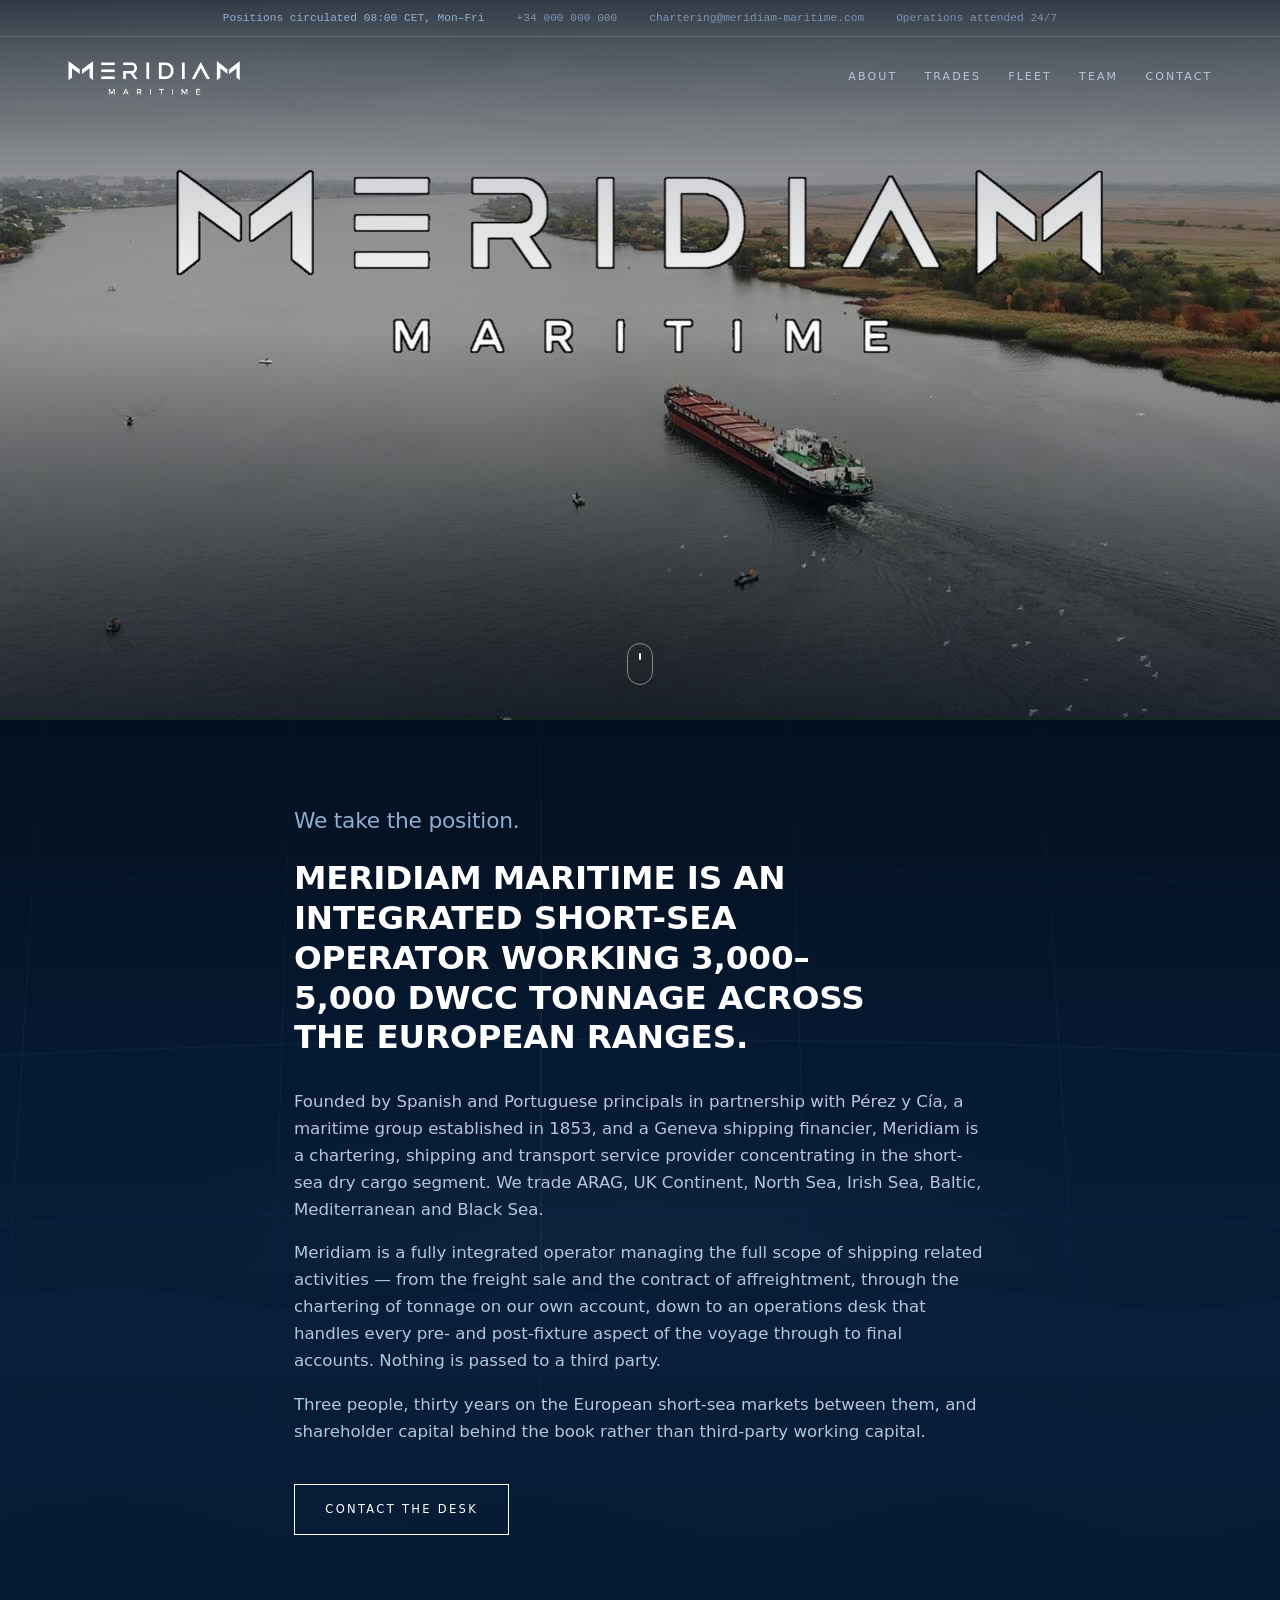
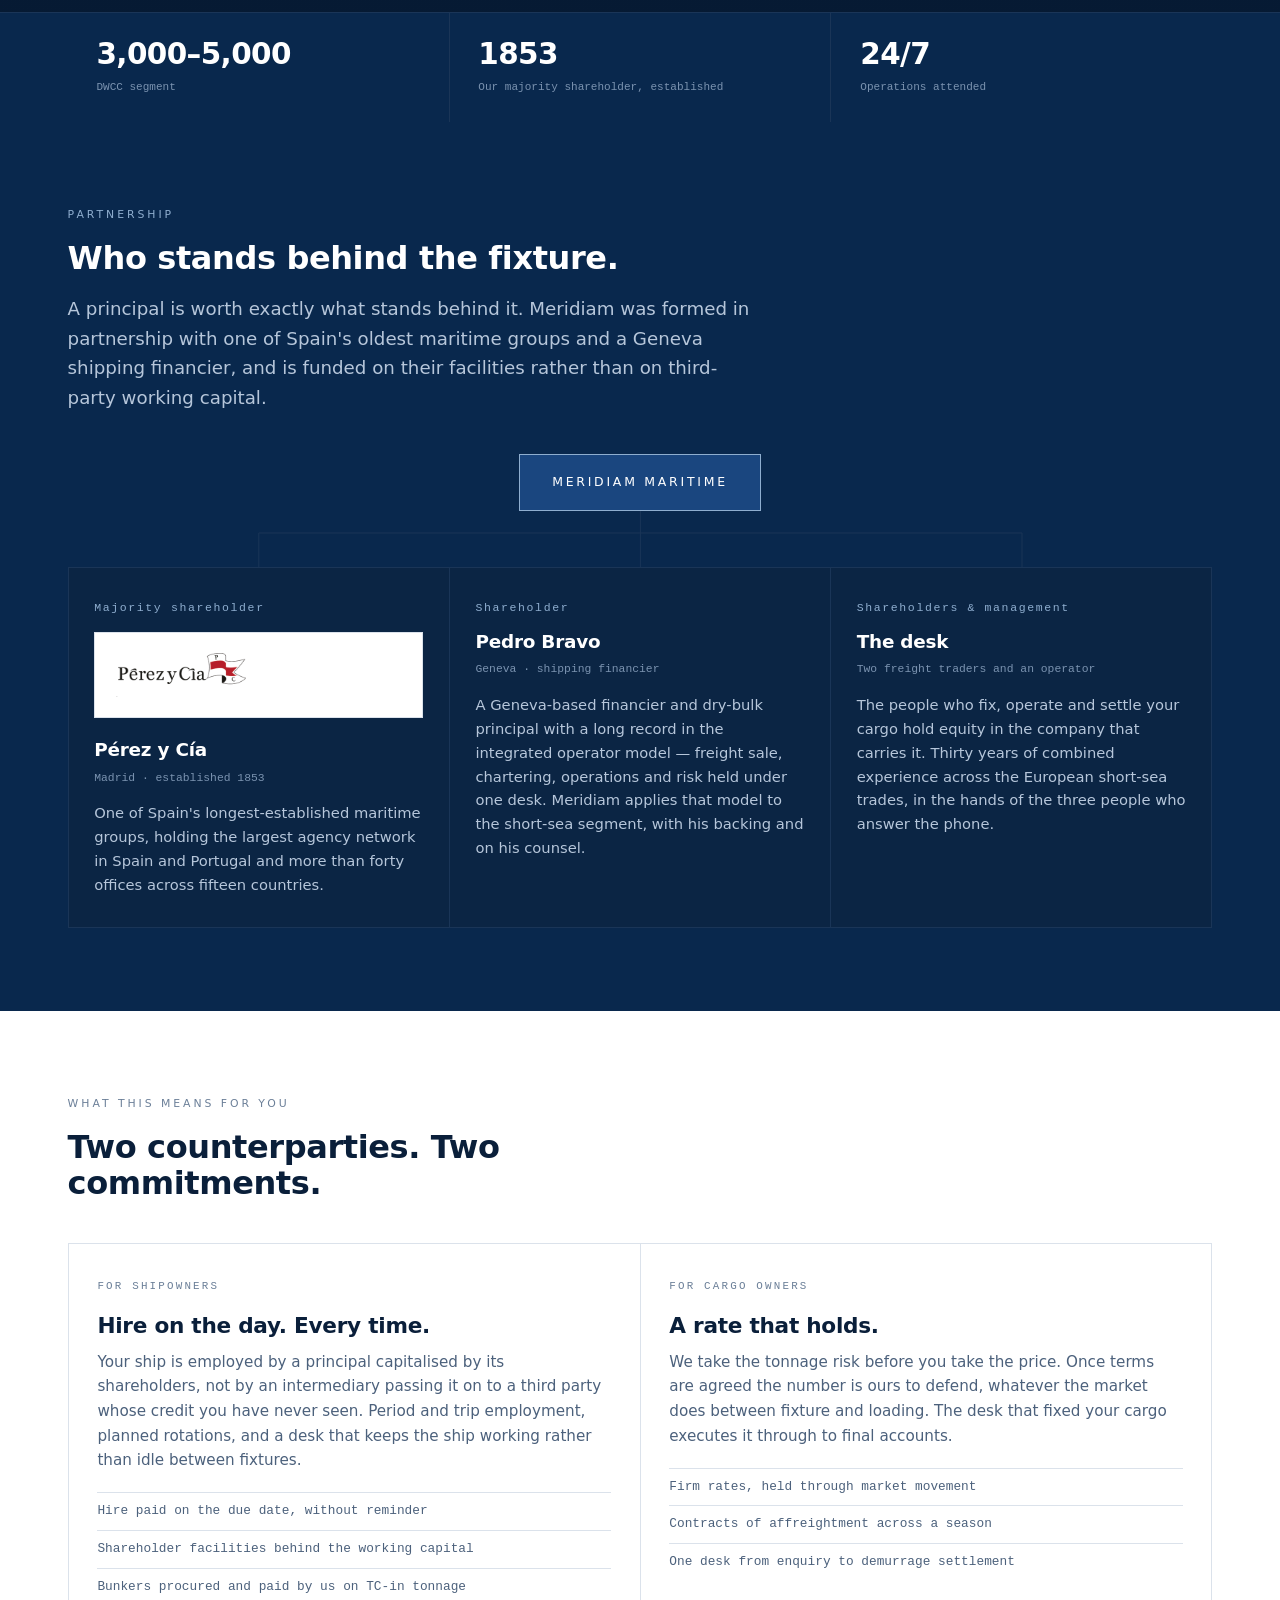
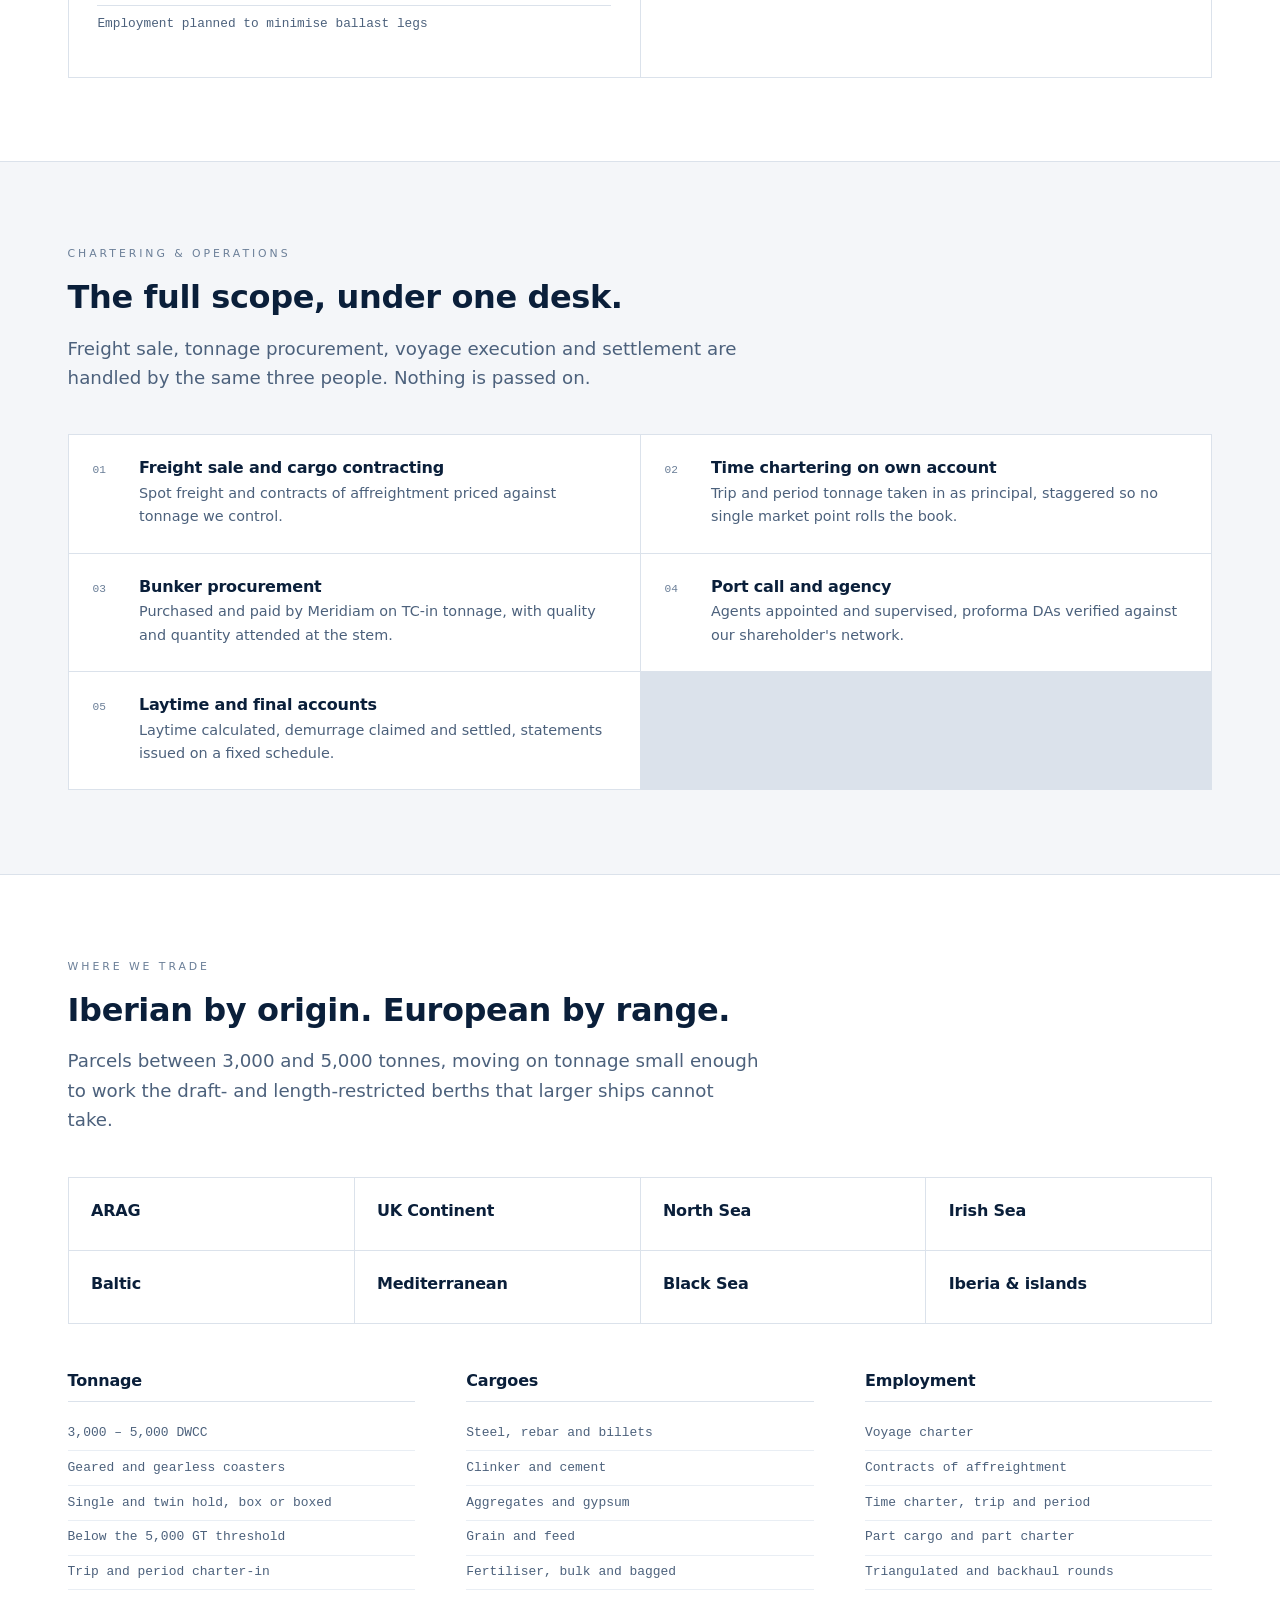
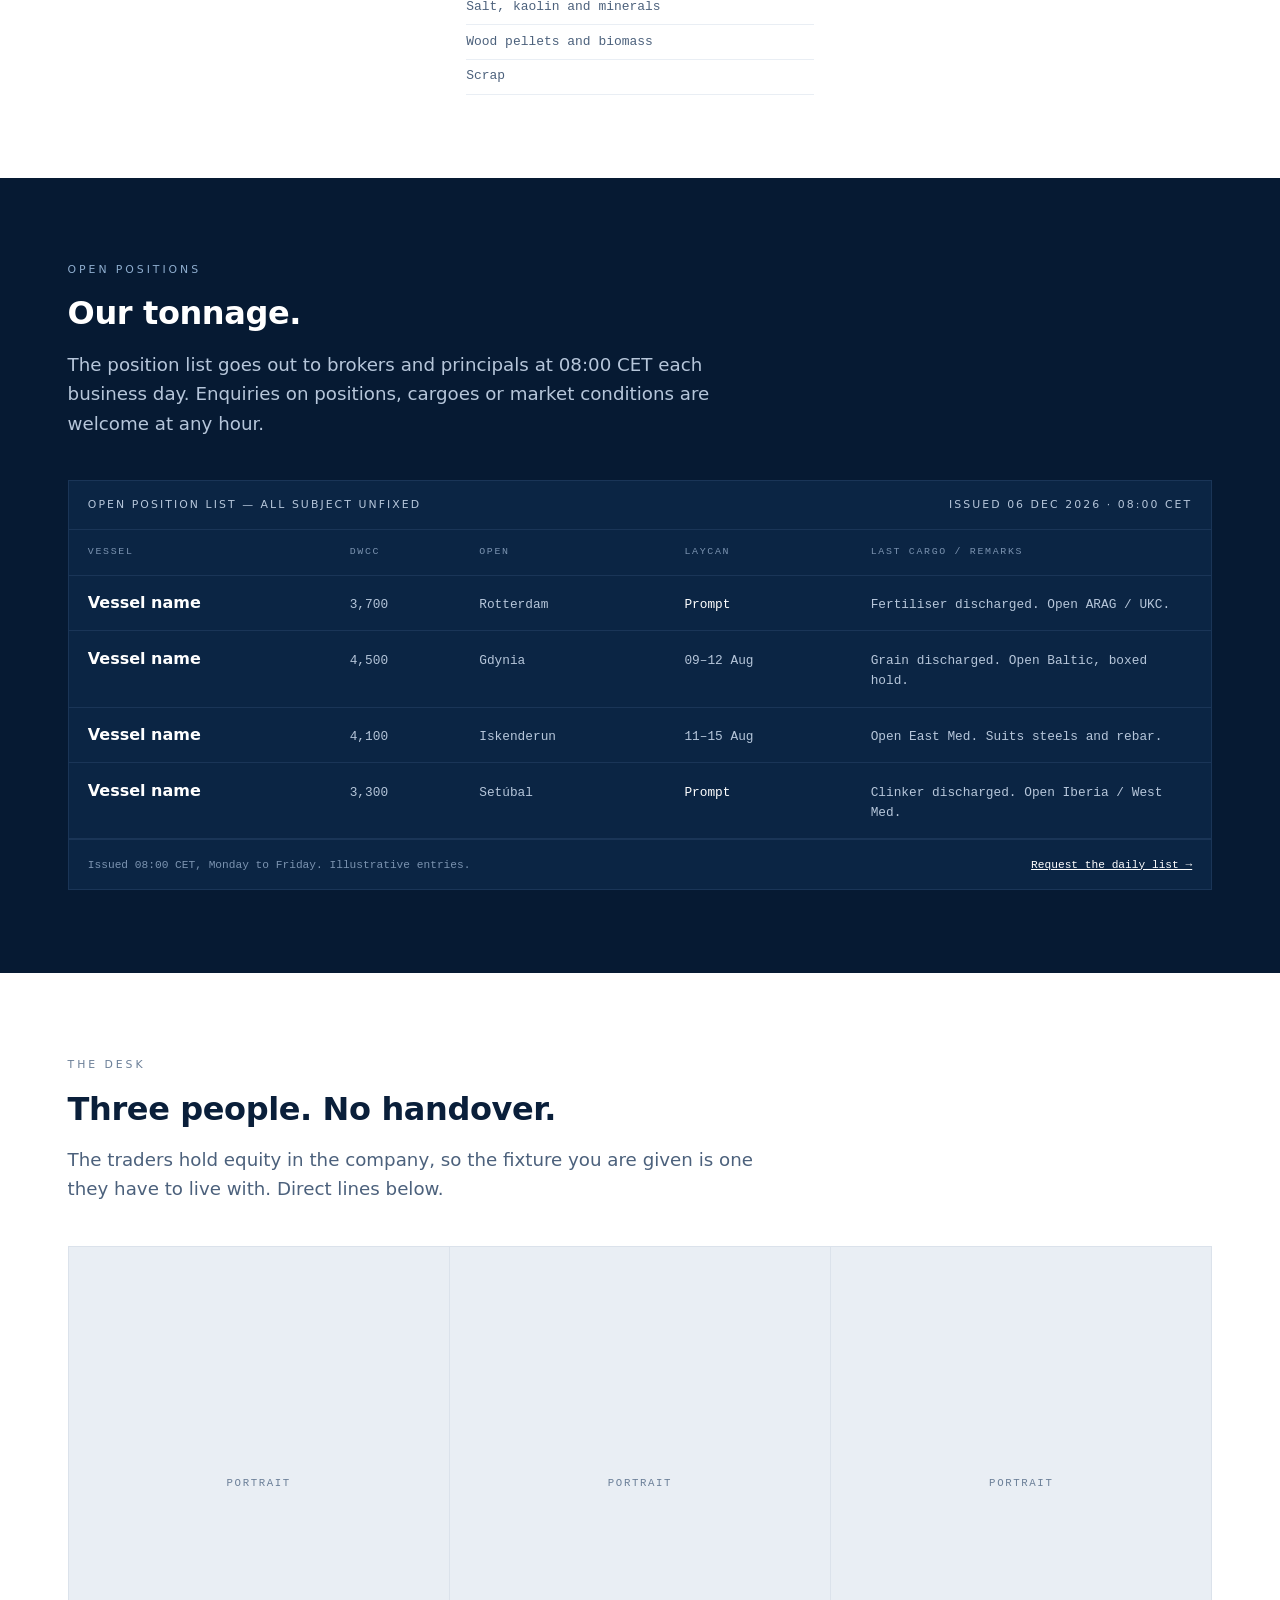
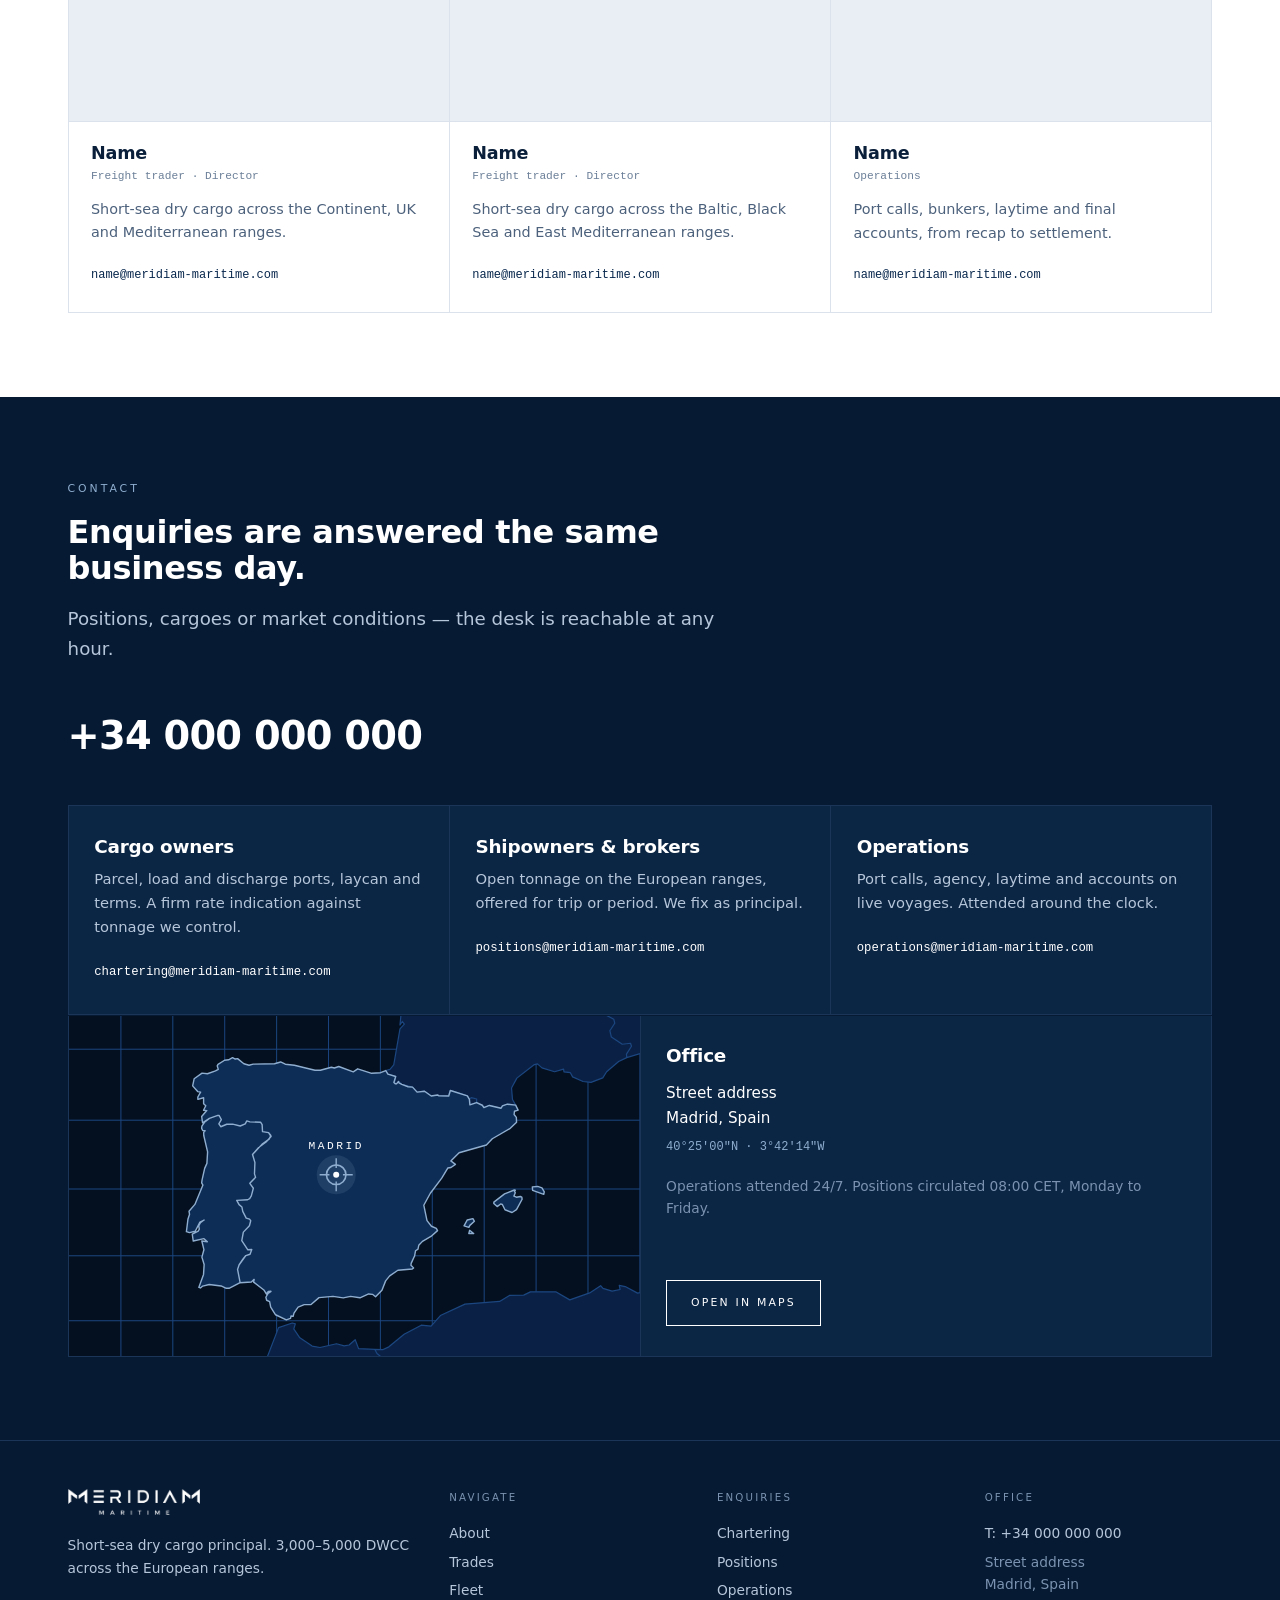
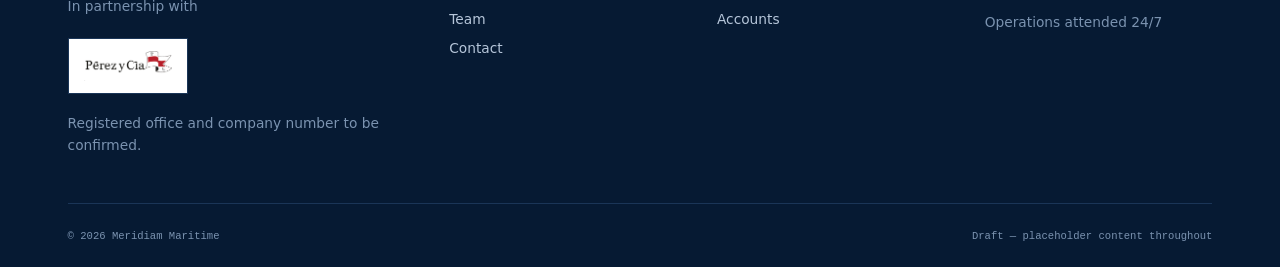
==== commit 924c9043: "Fix the still film on iPhone, lift the Menu button, add an office map The film was a static poster f" ====
--- a/index.html
+++ b/index.html
@@ -3,6 +3,8 @@
 <head>
 <meta charset="utf-8">
 <meta name="viewport" content="width=device-width, initial-scale=1">
+<meta http-equiv="Content-Security-Policy" content="default-src 'self'; img-src 'self' data:; media-src 'self'; style-src 'self' 'unsafe-inline'; script-src 'self'; font-src 'self'; base-uri 'self'; form-action 'self'">
+<meta name="referrer" content="strict-origin-when-cross-origin">
 <title>Meridiam Maritime — Short-sea dry cargo principal, European ranges</title>
 <meta name="description" content="Meridiam Maritime is an integrated short-sea dry cargo operator working 3,000–5,000 DWCC tonnage across the European ranges, in partnership with Pérez y Cía.">
 <meta name="theme-color" content="#061A33">
@@ -15,11 +17,11 @@
 <meta property="og:site_name" content="Meridiam Maritime">
 <meta property="og:title" content="Meridiam Maritime — Short-sea dry cargo principal, European ranges">
 <meta property="og:description" content="An integrated short-sea dry cargo operator working 3,000–5,000 DWCC tonnage across the European ranges, in partnership with Pérez y Cía.">
-<meta property="og:image" content="https://meridiam-maritime.com/assets/og-image.png">
+<meta property="og:image" content="https://rodrigo-louzada.github.io/meridiam/assets/og-image.png">
 <meta property="og:image:width" content="1200">
 <meta property="og:image:height" content="630">
 <meta property="og:image:alt" content="Meridiam Maritime">
-<meta property="og:url" content="https://meridiam-maritime.com/">
+<meta property="og:url" content="https://rodrigo-louzada.github.io/meridiam/">
 <meta name="twitter:card" content="summary_large_image">
 
 <link rel="preload" href="assets/fonts/barlow-600-latin.woff2" as="font" type="font/woff2" crossorigin>
@@ -65,9 +67,12 @@
 <!-- ══ FILM ══ Full-bleed opener. Poster is a CSS background so it shows
      instantly, and remains the backdrop for reduced-motion and no-JS viewers. -->
 <section class="film" aria-label="Meridiam Maritime at sea">
-  <video class="film-video" poster="assets/poster.jpg" muted loop playsinline preload="none"
+  <video class="film-video" poster="assets/poster.jpg" muted loop playsinline autoplay preload="none"
          data-src-wide="assets/hero-1080.mp4"
          data-src-narrow="assets/hero-720.mp4"></video>
+  <button class="film-play" type="button" aria-label="Play the film">
+    <svg viewBox="0 0 24 24" aria-hidden="true"><path d="M6 3l15 9-15 9z"/></svg>
+  </button>
   <a class="film-cue" href="#position" aria-label="Scroll to introduction"><span></span></a>
 </section>
 
@@ -344,6 +349,33 @@
         <span class="addr">operations@meridiam-maritime.com</span>
       </a>
     </div>
+
+    <!-- Office locator. The map is inline SVG built from Natural Earth's
+         public-domain coastline, so it needs no tiles, no API key and no
+         third-party request — the strict CSP stays intact. -->
+    <div class="office">
+      <div class="office-map">
+        <svg class="map" viewBox="0 0 760 461" role="img" aria-label="Map of the Iberian Peninsula with the Madrid office marked" preserveAspectRatio="xMidYMid slice">
+        <rect width="760" height="461" class="map-sea"/>
+        <g class="map-grat"><path d="M69.1 0V461"/><path d="M138.2 0V461"/><path d="M207.3 0V461"/><path d="M276.4 0V461"/><path d="M345.5 0V461"/><path d="M414.5 0V461"/><path d="M483.6 0V461"/><path d="M552.7 0V461"/><path d="M621.8 0V461"/><path d="M690.9 0V461"/><path d="M760.0 0V461"/><path d="M0 409.9H760"/><path d="M0 323.4H760"/><path d="M0 234.5H760"/><path d="M0 142.9H760"/><path d="M0 48.4H760"/></g>
+        <path class="map-land map-land-far" d="M774.0 474.8L758.1 474.8L766.7 467.2L773.6 443.7L768.5 418.4L772.0 394.2L767.2 387.7L774.0 380.2ZM407.0 447.9L410.0 453.6L421.6 462.8L419.7 468.9L423.7 474.8L257.5 474.8L279.0 419.0L297.2 412.9L301.3 414.1L299.2 420.8L307.3 432.6L323.7 443.6L334.1 445.5L356.1 440.5L366.4 443.4L372.9 442.2L381.0 435.1L385.5 447.0L407.0 447.9ZM774.0 -14.0L774.0 37.5L760.2 54.3L742.5 59.6L742.1 54.9L748.8 44.4L747.5 40.5L736.5 41.8L722.0 32.3L720.0 23.8L726.5 13.8L725.2 8.4L716.4 3.8L712.8 -3.3L712.6 -5.8L720.0 -6.6L728.7 -14.0ZM774.0 262.3L774.0 217.9L766.6 204.9L766.2 199.5L767.7 193.0L774.0 196.3ZM728.7 -14.0L720.0 -6.6L712.6 -5.8L712.8 -3.3L716.4 3.8L725.2 8.4L726.5 13.8L720.0 23.8L722.0 32.3L736.5 41.8L747.5 40.5L748.8 44.4L742.1 54.9L742.5 59.6L731.7 64.8L715.7 78.4L710.6 86.6L694.9 92.6L684.3 91.4L670.4 85.2L667.4 79.7L658.9 78.7L658.4 75.0L646.4 78.4L629.6 73.3L623.6 67.9L618.7 69.3L596.2 86.9L589.1 100.1L590.4 115.3L594.6 122.8L583.5 121.6L577.0 123.9L575.2 127.0L559.6 123.3L552.3 126.2L542.6 119.4L542.7 114.7L535.5 112.9L533.0 115.1L530.3 110.6L510.0 103.7L506.8 103.8L505.5 110.7L482.2 110.7L473.3 104.3L463.4 105.5L457.3 98.9L443.0 95.1L438.7 91.3L436.3 94.3L433.2 93.6L434.9 84.7L424.5 81.5L421.7 76.8L427.3 75.3L432.3 69.3L440.6 21.4L446.4 15.1L443.8 11.5L440.6 16.2L443.5 -14.0L457.5 -14.0L459.8 -4.6L464.7 -0.0L459.4 -14.0ZM542.6 119.4L533.7 122.5L533.0 115.1L535.5 112.9L542.7 114.7L542.6 119.4ZM774.0 380.2L767.2 387.7L772.0 394.2L768.5 418.4L773.6 443.7L766.7 467.2L758.1 474.8L423.7 474.8L419.7 468.9L421.6 462.8L410.0 453.6L407.0 447.9L417.5 448.4L425.8 444.6L446.1 427.8L468.9 415.8L482.0 417.0L494.4 403.0L527.1 387.7L573.2 384.2L586.3 376.2L605.3 375.8L614.2 371.4L648.0 371.4L666.6 382.1L693.1 372.8L707.7 363.2L710.8 366.8L723.0 370.4L733.7 368.3L732.5 362.9L740.4 364.4L756.9 373.1L774.0 370.1Z"/>
+        <path class="map-land" d="M538.7 293.8L532.2 293.8L533.3 289.5L538.7 293.8ZM592.3 243.9L595.6 245.4L600.9 244.5L602.8 245.2L603.2 248.1L595.7 262.0L589.8 265.8L580.4 262.1L576.9 255.1L574.6 254.4L570.0 257.9L565.5 253.7L565.6 251.9L579.8 241.0L592.8 235.8L594.1 236.2L593.0 237.9L594.1 239.4L592.3 243.9ZM632.0 241.6L617.2 236.3L616.8 231.6L623.9 231.1L629.6 233.0L632.7 238.2L632.0 241.6ZM533.6 282.9L532.3 285.6L525.9 283.5L530.2 275.7L537.7 273.9L539.7 277.5L533.6 282.9ZM421.7 76.8L424.5 81.5L434.9 84.7L432.5 92.7L434.3 94.3L436.3 94.3L438.7 91.3L439.2 93.2L443.0 95.1L451.4 98.4L457.3 98.9L463.4 105.5L473.3 104.3L482.2 110.7L490.6 109.3L492.5 110.5L505.5 110.7L507.7 103.4L530.3 110.6L533.0 115.1L533.7 122.5L542.6 119.4L550.2 123.0L552.3 126.2L559.6 123.3L575.2 127.0L577.0 123.9L583.5 121.6L594.6 122.8L597.9 129.5L593.0 131.0L592.5 135.4L595.5 139.1L595.8 145.5L587.4 153.7L563.5 167.6L555.6 175.9L519.3 186.2L508.3 197.1L514.4 201.7L508.5 205.9L504.2 206.6L496.2 220.1L481.0 240.1L472.3 256.1L476.6 276.5L482.5 284.1L489.0 287.0L490.6 289.9L481.8 297.6L470.5 304.2L465.6 309.5L464.6 314.5L461.3 316.7L460.0 323.7L455.5 333.5L455.2 336.0L458.7 339.5L457.0 341.0L437.8 342.6L426.9 350.2L421.5 356.8L416.6 369.3L408.1 377.9L404.0 374.7L398.9 374.2L387.3 379.3L374.8 377.4L365.1 379.5L351.4 377.5L332.8 379.1L322.2 388.2L313.1 388.4L305.0 391.8L299.5 399.8L298.4 404.1L295.6 403.5L294.9 406.8L289.3 408.8L275.0 401.9L268.5 391.7L267.1 384.3L263.1 382.6L262.1 378.6L265.0 373.5L268.9 370.7L265.3 370.9L262.7 374.2L259.4 368.9L245.8 358.5L246.5 354.8L242.7 358.3L227.8 359.2L224.4 341.5L226.5 335.3L231.7 327.5L235.4 323.1L241.0 321.4L243.3 315.1L238.1 315.4L230.0 303.3L232.1 291.9L240.2 283.4L241.9 276.7L240.3 274.5L235.9 273.2L231.3 264.2L230.2 258.5L226.4 255.3L223.3 249.7L237.8 248.8L240.5 247.3L242.7 243.6L245.4 233.5L240.7 226.9L248.4 219.0L246.9 214.4L247.5 199.2L244.3 188.6L256.8 175.1L266.4 168.1L268.7 163.3L265.7 159.5L257.6 158.1L257.1 148.8L255.0 145.6L240.8 145.2L236.7 143.8L234.6 147.8L227.9 150.6L217.9 148.1L210.0 148.3L202.0 151.6L199.5 147.8L202.8 142.1L199.9 136.7L198.1 136.5L186.9 140.5L177.8 146.3L176.6 138.0L183.4 130.1L179.1 129.6L182.1 123.7L179.2 121.0L179.2 113.0L171.6 115.2L171.5 112.0L175.2 105.6L171.3 104.8L164.6 97.2L166.6 87.8L177.1 80.2L184.3 81.1L195.0 77.3L198.7 75.2L197.3 70.5L198.4 68.5L207.1 63.1L212.4 62.5L217.7 59.7L221.3 61.5L224.4 60.9L232.8 67.8L239.7 69.8L245.2 68.3L273.6 67.8L281.7 65.4L287.9 68.4L300.0 69.8L327.4 76.4L334.6 76.4L349.3 72.4L353.3 73.4L359.1 71.4L378.4 78.5L384.3 74.5L402.9 80.5L414.8 79.7L421.7 76.8ZM180.4 145.7L186.9 140.5L198.1 136.5L199.9 136.7L202.8 142.1L199.5 147.8L202.0 151.6L210.0 148.3L217.9 148.1L227.9 150.6L234.6 147.8L236.7 143.8L240.8 145.2L255.0 145.6L257.1 148.8L257.6 158.1L265.7 159.5L269.0 164.6L262.4 171.8L252.5 179.2L244.3 188.6L247.5 199.2L246.9 214.4L248.4 219.0L240.7 226.9L245.4 233.5L242.7 243.6L240.5 247.3L237.8 248.8L223.3 249.7L226.4 255.3L230.2 258.5L231.3 264.2L235.9 273.2L240.3 274.5L241.9 276.7L240.2 283.4L232.1 291.9L230.0 303.3L238.1 315.4L243.3 315.1L241.0 321.4L235.4 323.1L226.5 335.3L224.4 341.5L227.8 359.2L213.0 366.7L209.4 366.7L202.5 363.6L186.6 361.7L178.0 363.7L175.0 366.2L172.8 365.5L179.1 348.2L179.9 335.1L176.9 325.2L179.6 315.3L176.8 303.7L184.2 304.7L179.7 300.6L165.4 303.7L164.1 294.5L172.0 290.5L173.5 288.0L172.7 283.6L174.9 279.3L179.9 275.8L174.3 278.5L168.0 290.7L160.4 292.6L156.3 291.2L158.4 274.3L160.5 268.2L159.8 264.2L167.6 255.0L178.3 229.3L176.6 226.4L177.1 222.8L180.6 207.0L183.6 200.4L184.5 185.1L179.4 163.3L179.3 159.1L181.2 156.9L178.0 156.6L176.6 153.8L176.9 150.7L180.4 145.7Z"/>
+        <g class="map-pin" transform="translate(355.7 215.6)">
+        <circle class="map-halo" r="26"/><circle class="map-ring" r="13"/><circle class="map-dot" r="4"/>
+        <path class="map-cross" d="M-22 0h13M9 0h13M0 -22v13M0 9v13"/>
+        </g>
+        <text class="map-label" x="355.7" y="181.6" text-anchor="middle">MADRID</text>
+        </svg>
+      </div>
+      <div class="office-detail">
+        <h3>Office</h3>
+        <address>Street address<br>Madrid, Spain</address>
+        <p class="coord">40°25′00″N · 3°42′14″W</p>
+        <p class="office-note">Operations attended 24/7. Positions circulated 08:00 CET, Monday to Friday.</p>
+        <a class="btn" href="https://www.openstreetmap.org/?mlat=40.4168&amp;mlon=-3.7038#map=12/40.4168/-3.7038"
+           target="_blank" rel="noopener">Open in maps</a>
+      </div>
+    </div>
   </div>
 </section>
 
--- a/assets/style.css
+++ b/assets/style.css
@@ -145,12 +145,29 @@
 .btn:hover{background:#fff;border-color:#fff;color:var(--navy)}
 
 /* Film opener ------------------------------------------------ */
-/* Poster as background so it paints immediately; the video fades in over it. */
+/* Poster as background so it paints immediately, and it stays the backdrop
+   for reduced-motion, no-JS and blocked-autoplay viewers. */
 .film{position:relative;overflow:hidden;background:#04101F url(./poster.jpg) center/cover no-repeat;
-  height:100vh;height:100svh}
-.film-video{position:absolute;inset:0;width:100%;height:100%;object-fit:cover;
-  opacity:0;transition:opacity .9s ease}
-.film-video.playing{opacity:1}
+  width:100%;aspect-ratio:16/9}
+/* Deliberately never faded in from opacity:0. WebKit only autoplays a video
+   it considers visible, and pauses one that stops being visible, so waiting
+   for 'playing' before revealing it prevents the very playback it waits on -
+   this is why the film was a still frame on some iPhones. No fade is needed
+   anyway: the poster attribute is the same frame as the CSS background, so
+   the handover to live footage is already seamless. */
+.film-video{position:absolute;inset:0;width:100%;height:100%;object-fit:cover}
+
+/* Shown only when autoplay was refused - iOS Low Power Mode blocks it even
+   for muted inline video. A tap is a user gesture, which is always allowed. */
+.film-play{position:absolute;left:50%;top:66%;z-index:3;transform:translate(-50%,-50%);
+  display:none;place-items:center;width:74px;height:74px;padding:0;cursor:pointer;
+  background:rgba(4,16,31,.45);border:1px solid rgba(255,255,255,.55);border-radius:50%;
+  color:#fff;transition:background .2s,border-color .2s,transform .2s}
+.film.needs-tap .film-play{display:grid}
+.film-play:hover{background:rgba(4,16,31,.7);border-color:#fff;transform:translate(-50%,-50%) scale(1.06)}
+.film-play svg{width:26px;height:26px;margin-left:4px;fill:currentColor}
+/* The cue points down the page; with no film running it is misleading. */
+.film.needs-tap .film-cue{display:none}
 /* Top scrim keeps the white masthead legible over bright sky; bottom fade
    carries the film into the navy hero beneath it. */
 .film::after{content:"";position:absolute;inset:0;z-index:1;pointer-events:none;
@@ -163,8 +180,6 @@
 @keyframes cue{0%,100%{opacity:0;transform:translateY(0)}
   35%{opacity:1}70%{opacity:0;transform:translateY(12px)}}
 
-/* The wordmark is burned into the footage and spans most of the frame width,
-   so a phone-shaped crop would clip it. Letterbox on narrow screens instead. */
 @media (prefers-reduced-motion:reduce){.film-cue span{animation:none;opacity:.85}}
 
 /* Used for one synchronous measurement at load; never painted. */
@@ -371,6 +386,39 @@
 .ccard h3{margin-bottom:.6rem;color:#fff}
 .ccard p{color:var(--ink-inv);font-size:.92rem;margin:0 0 1.1rem}
 .ccard .addr{font-family:var(--f-mono);font-size:.77rem;color:#fff;word-break:break-all}
+
+/* Office locator --------------------------------------------- */
+/* Sits flush under the contact cards, sharing their 1px rule grid. */
+.office{display:grid;grid-template-columns:1fr 1fr;gap:1px;margin-top:1px;
+  background:var(--rule-dark);border:1px solid var(--rule-dark);border-top:0}
+@media (max-width:820px){.office{grid-template-columns:1fr}}
+.office-map{position:relative;background:#04101F;overflow:hidden;min-height:340px}
+/* Absolute fill plus preserveAspectRatio="slice" lets the panel match the
+   detail column's height at any width. Half the row at desktop is close to
+   the artwork's own 1.65:1, and the pin sits near its centre, so 'slice'
+   trims only open sea. */
+.map{position:absolute;inset:0;width:100%;height:100%;display:block}
+.map-sea{fill:#04101F}
+.map-grat path{fill:none;stroke:#1B4680;stroke-width:1;vector-effect:non-scaling-stroke}
+.map-land{fill:#0D2C56;stroke:var(--steel);stroke-width:1.4;stroke-linejoin:round;
+  vector-effect:non-scaling-stroke}
+.map-land-far{fill:#0A2145;stroke:#1B4680;stroke-width:1.2}
+.map-halo{fill:var(--steel);opacity:.14}
+.map-ring{fill:none;stroke:var(--steel);stroke-width:1.6;vector-effect:non-scaling-stroke}
+.map-dot{fill:#fff}
+.map-cross{stroke:var(--steel);stroke-width:1.4;vector-effect:non-scaling-stroke}
+.map-label{fill:#fff;font-family:var(--f-mono);font-size:15px;letter-spacing:.22em}
+@media (prefers-reduced-motion:no-preference){
+  .map-halo{animation:ping 3.4s ease-out infinite}
+}
+@keyframes ping{0%{transform:scale(.7);opacity:.3}70%,100%{transform:scale(1.5);opacity:0}}
+.office-detail{background:var(--navy-800);padding:1.9rem 1.6rem;display:flex;flex-direction:column;
+  align-items:flex-start}
+.office-detail h3{margin-bottom:.9rem;color:#fff}
+.office-detail address{font-style:normal;font-size:.95rem;color:#fff;line-height:1.6}
+.office-detail .coord{font-family:var(--f-mono);font-size:.75rem;color:var(--steel);margin:.5rem 0 0}
+.office-detail .office-note{font-size:.86rem;color:var(--ink-inv-2);margin:1.1rem 0 1.6rem}
+.office-detail .btn{margin-top:auto;font-size:.68rem;padding:.8rem 1.5rem}
 footer{background:var(--navy-900);color:var(--ink-inv);border-top:1px solid var(--rule-dark);padding-block:3rem 1.5rem}
 .fgrid{display:grid;grid-template-columns:1.5fr 1fr 1fr 1fr;gap:2.5rem;padding-bottom:2.5rem;border-bottom:1px solid var(--rule-dark)}
 @media (max-width:900px){.fgrid{grid-template-columns:1fr 1fr}}
@@ -385,15 +433,25 @@
   font-family:var(--f-mono);font-size:.66rem;color:var(--ink-inv-2)}
 
 /* Film on narrow screens ------------------------------------- */
-/* Placed last so it overrides the base .topbar and .film rules above.
-   The masthead joins the normal flow rather than floating over the film,
-   so the letterboxed frame sits directly beneath it with no dead space. */
+/* The film holds 16:9 everywhere, so on a phone it is only ~9/16 of the width
+   tall. The utility strip wraps to three lines there and would cover most of
+   it, so the masthead alone sits over the video. That contact detail is still
+   in the contact section and the footer. Placed last to beat the base rule. */
 @media (max-width:760px){
-  .film{height:auto;background:#04101F;padding-bottom:.5rem;
-    padding-top:var(--topbar-h,10.5rem)}
-  .film-video{position:relative;display:block;width:100%;height:auto;
-    aspect-ratio:16/9;object-fit:contain;opacity:1}
-  .film::after{display:none}
-  .film-cue{position:relative;display:block;left:auto;bottom:auto;transform:none;
-    margin:1.6rem auto .6rem}
-}
+  .util{display:none}
+  /* The film's burned-in wordmark runs from 24% to 49% of the film's height.
+     At 16:9 that top edge is 13.7vw down, while the Menu button is a fixed
+     height — so the narrower the phone, the tighter it gets. Trimming the
+     masthead's top padding lifts the button clear. .topbar.compact .masthead
+     is more specific, so the pinned bar keeps its own spacing. */
+  .masthead{padding-block:.5rem 1.1rem}
+  /* Likewise the play button, which would otherwise land on the wordmark. */
+  .film-play{width:58px;height:58px;top:69%}
+  .film-play svg{width:21px;height:21px}
+}
+/* Below ~400px the wordmark is only 44px down, so the button needs to be
+   shorter as well as higher. */
+@media (max-width:400px){
+  .masthead{padding-block:.4rem .9rem}
+  .navtoggle{padding:.55rem .8rem}
+}
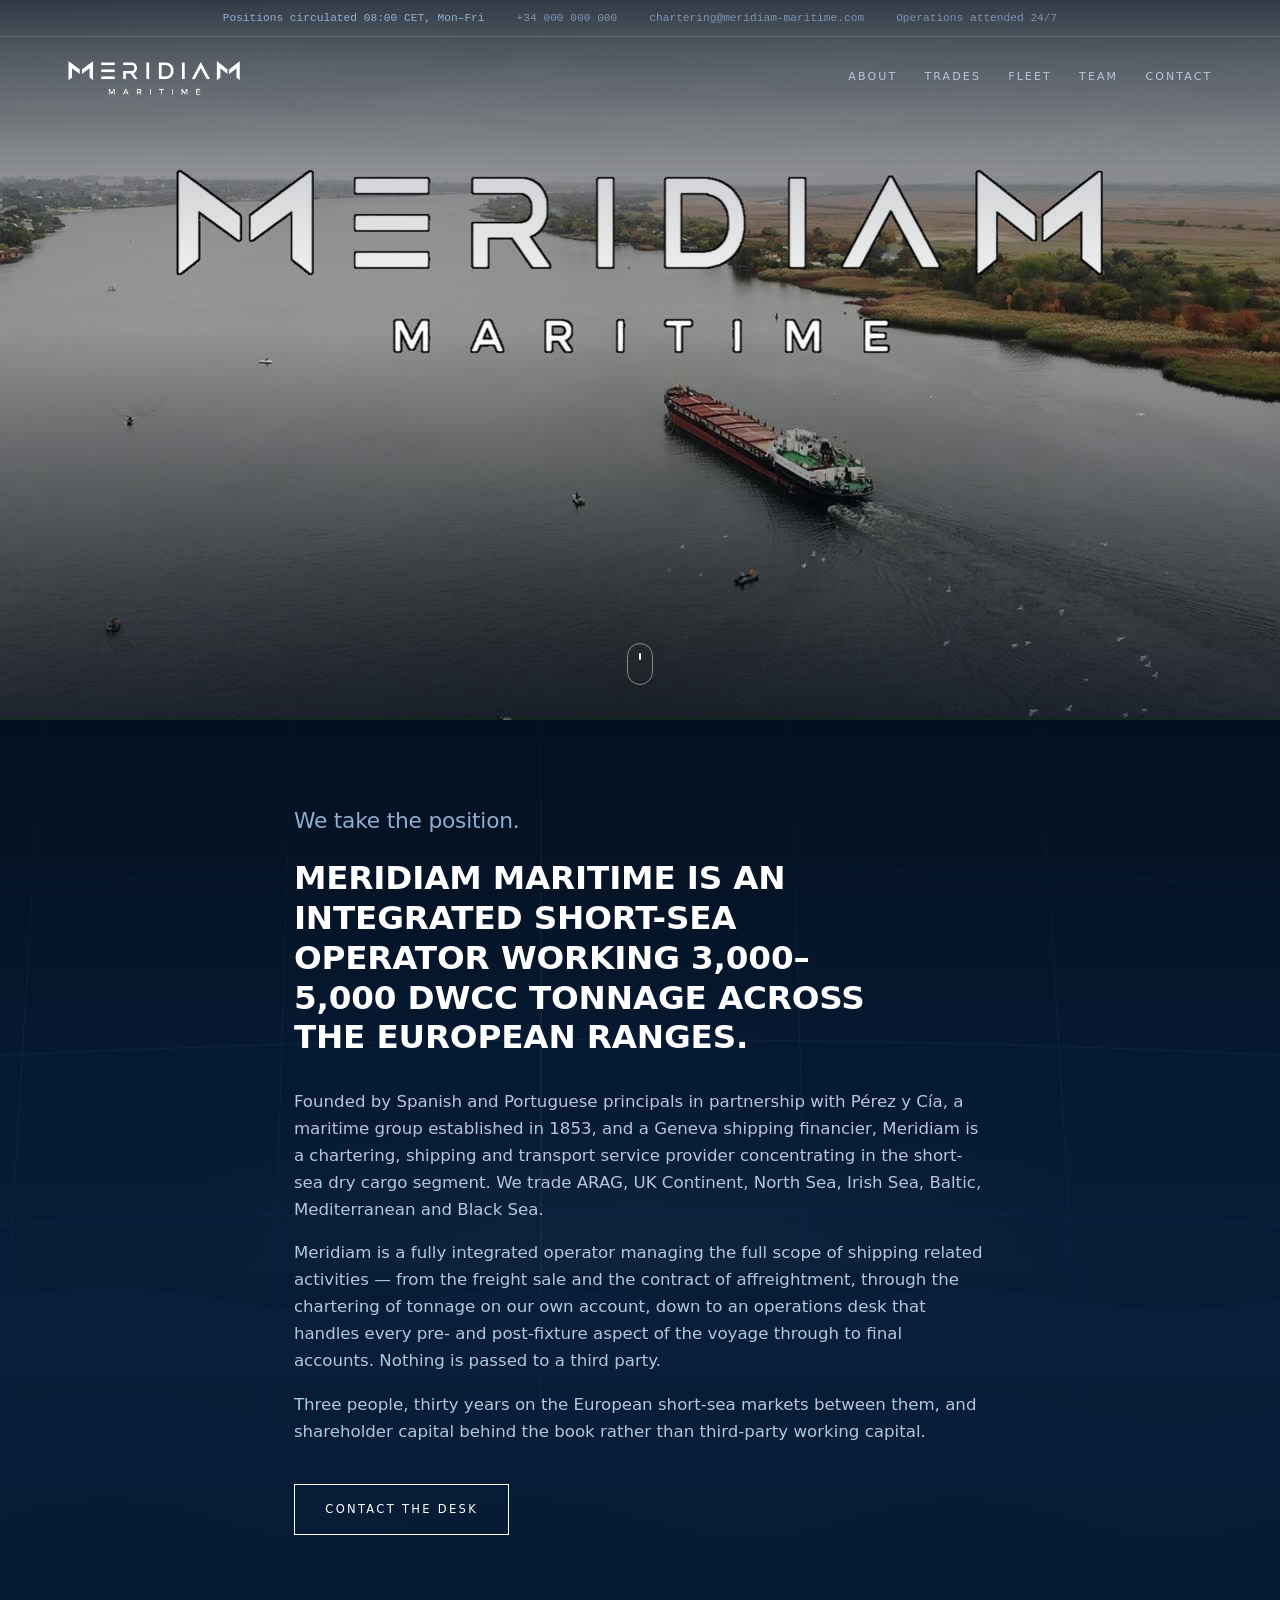
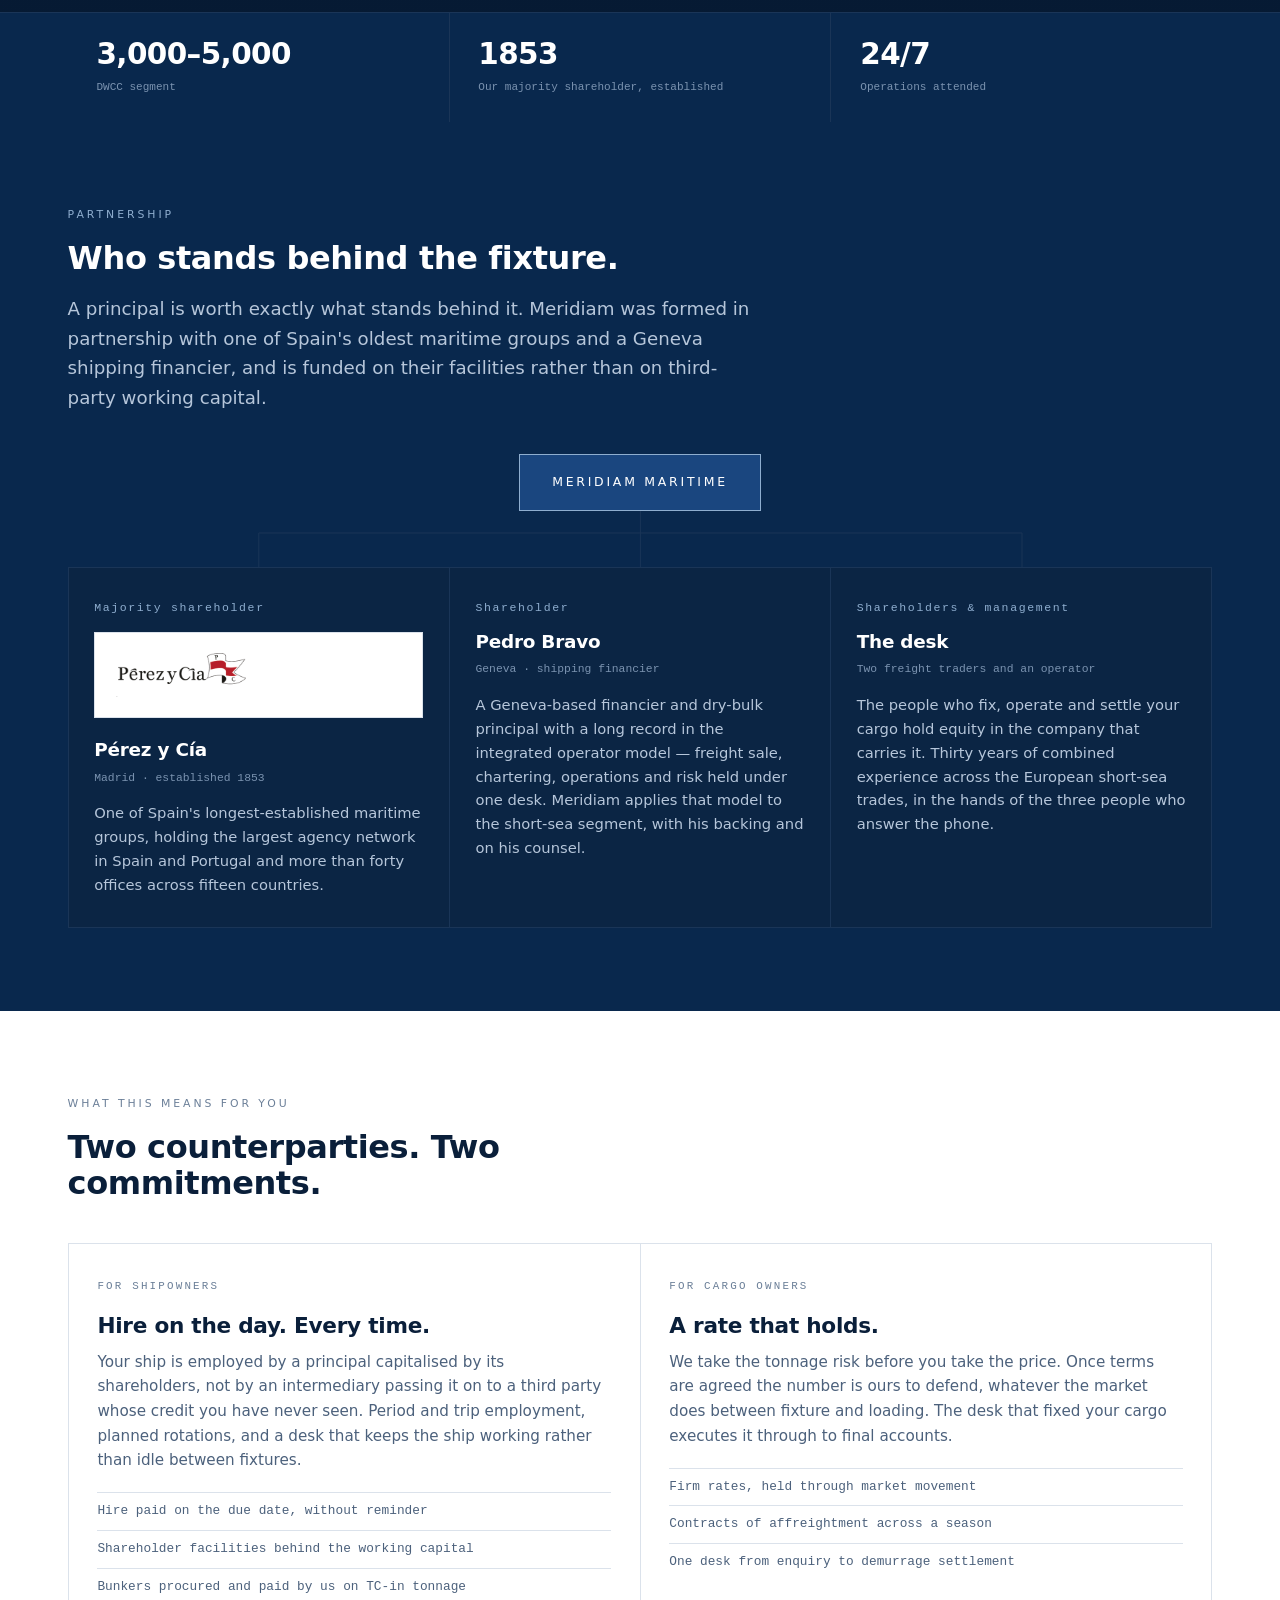
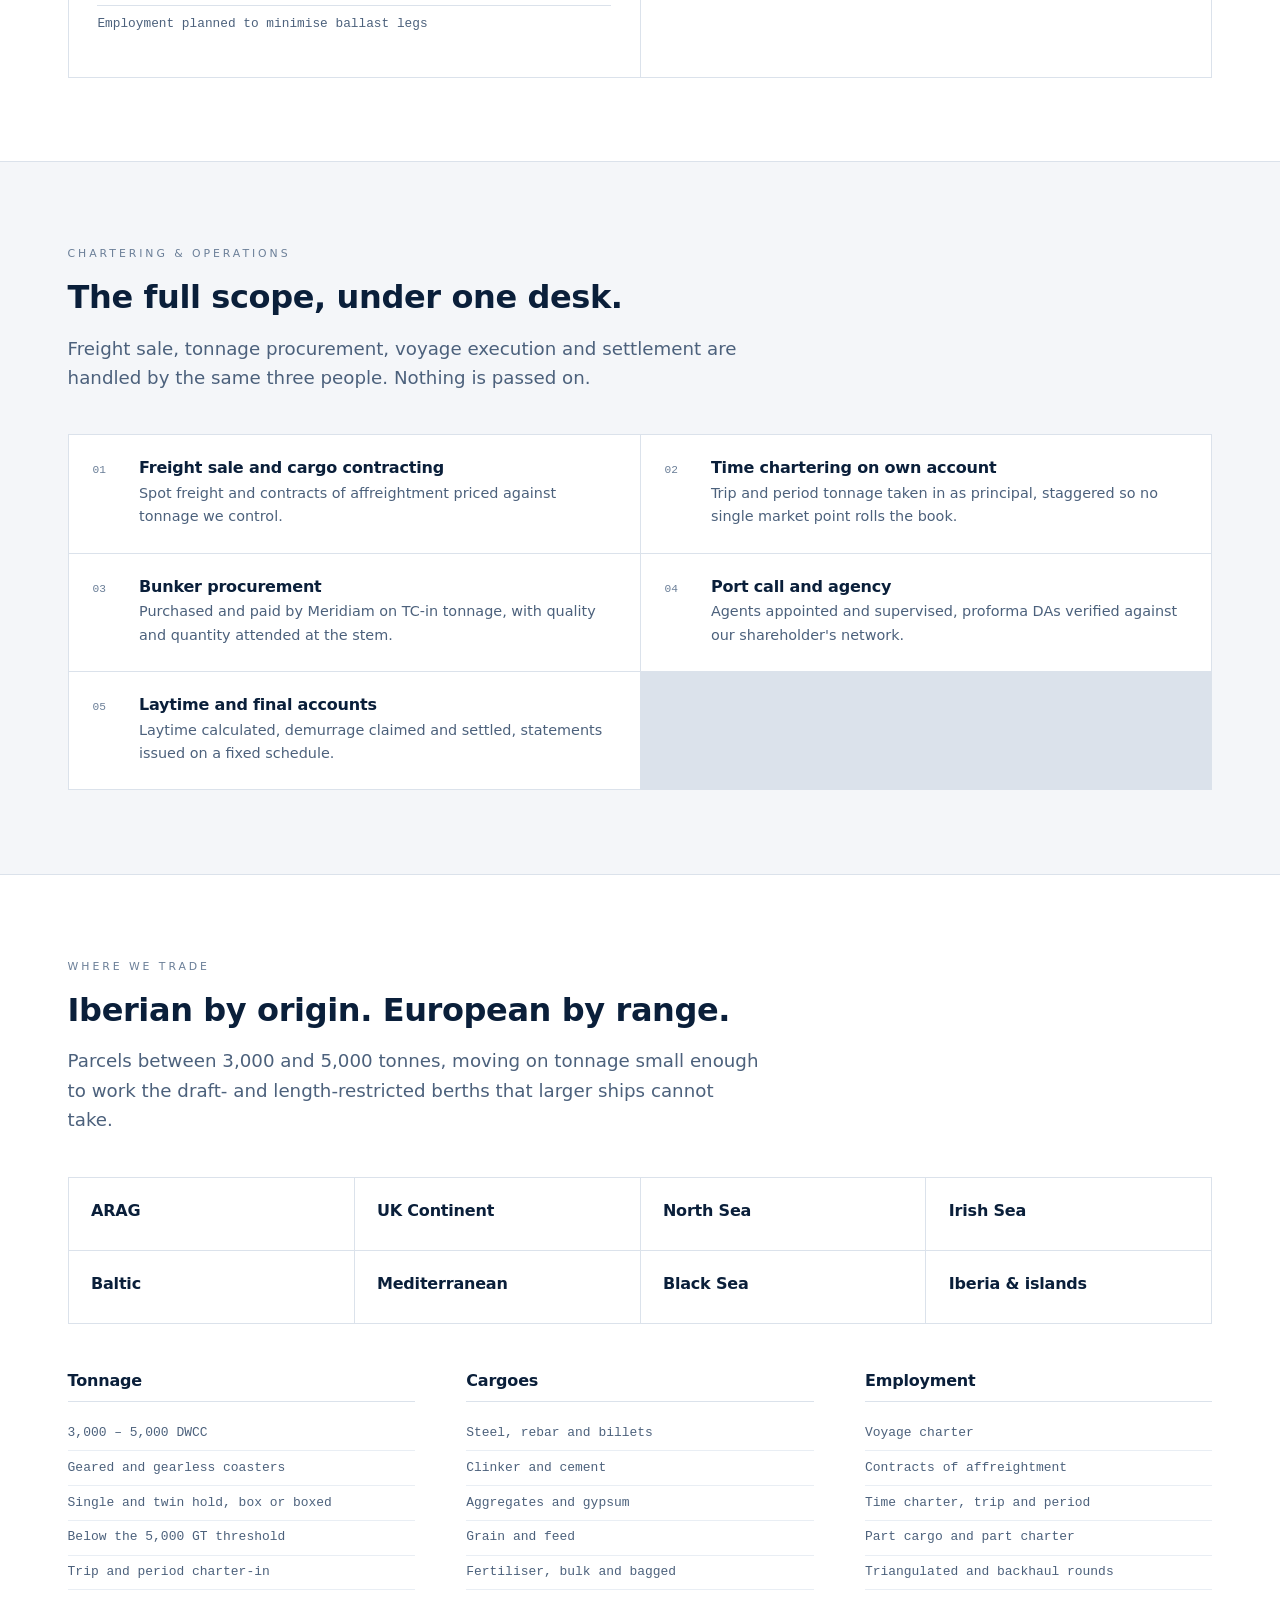
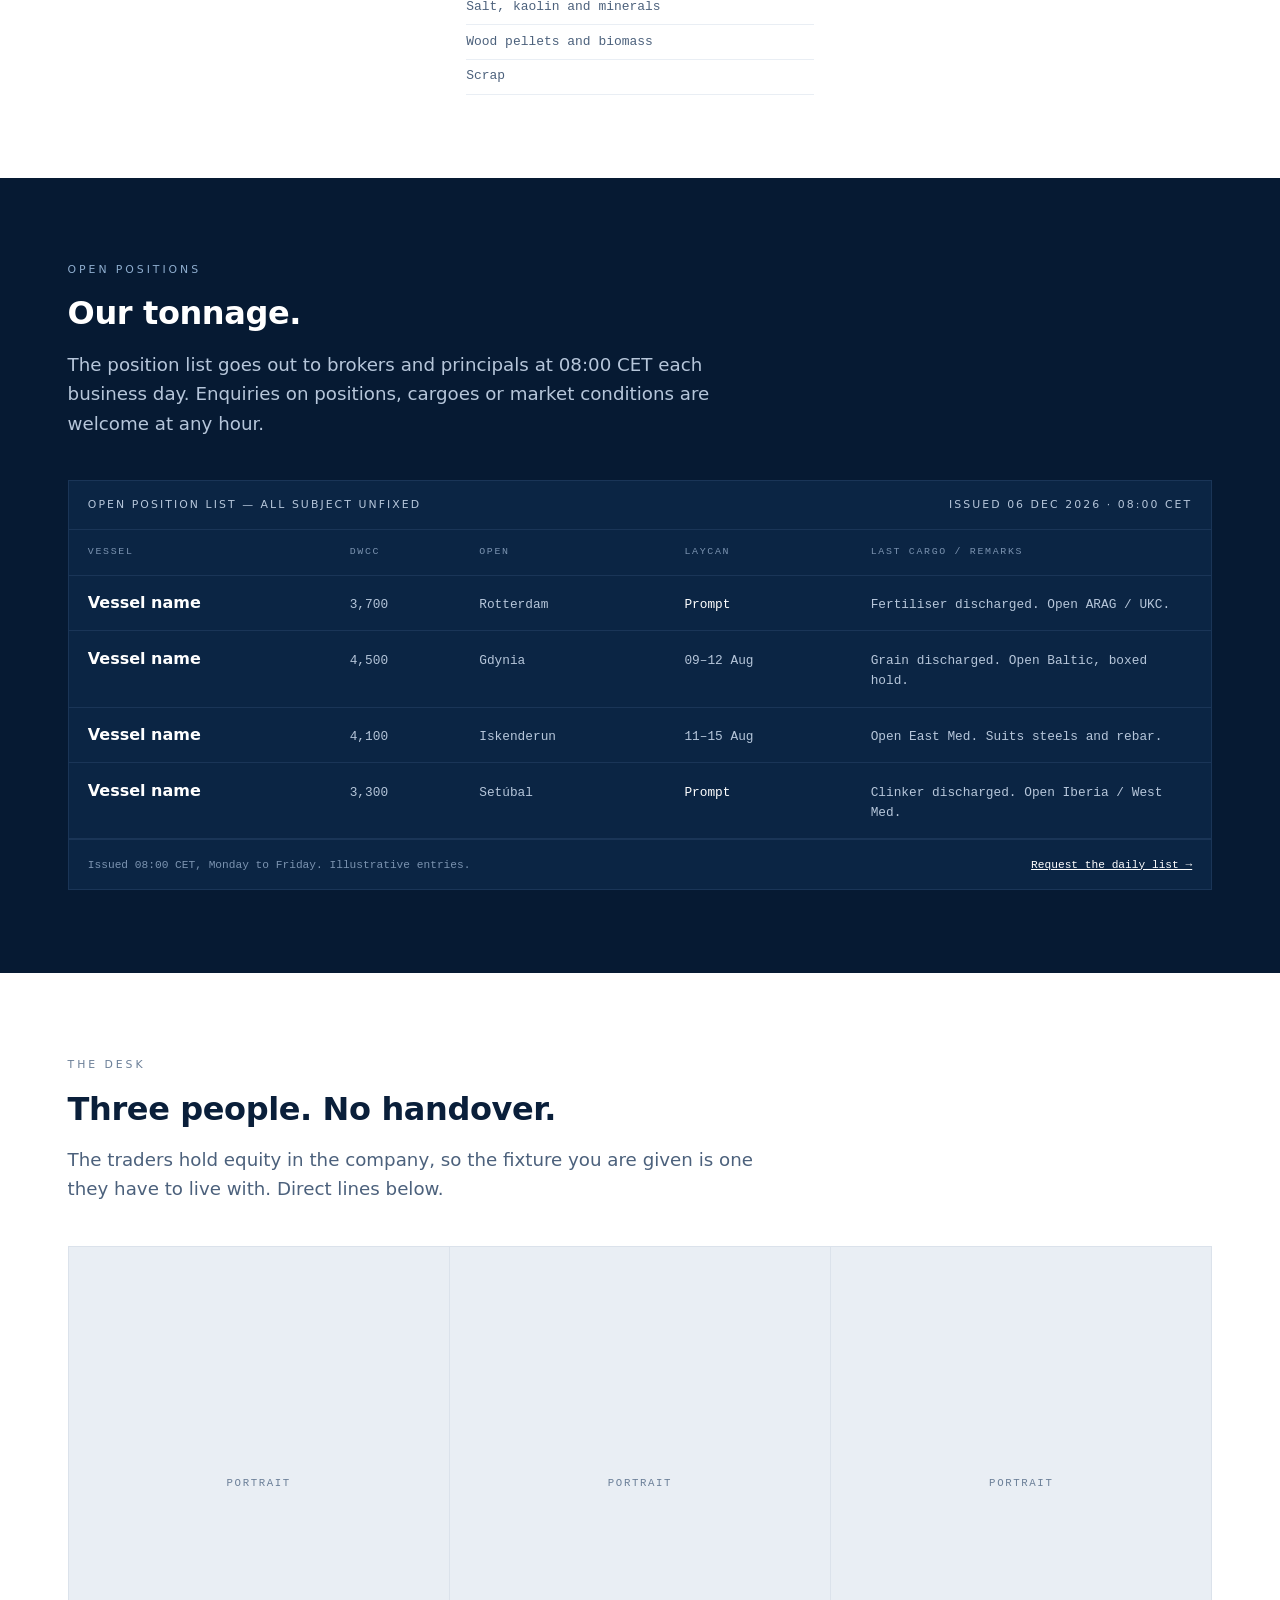
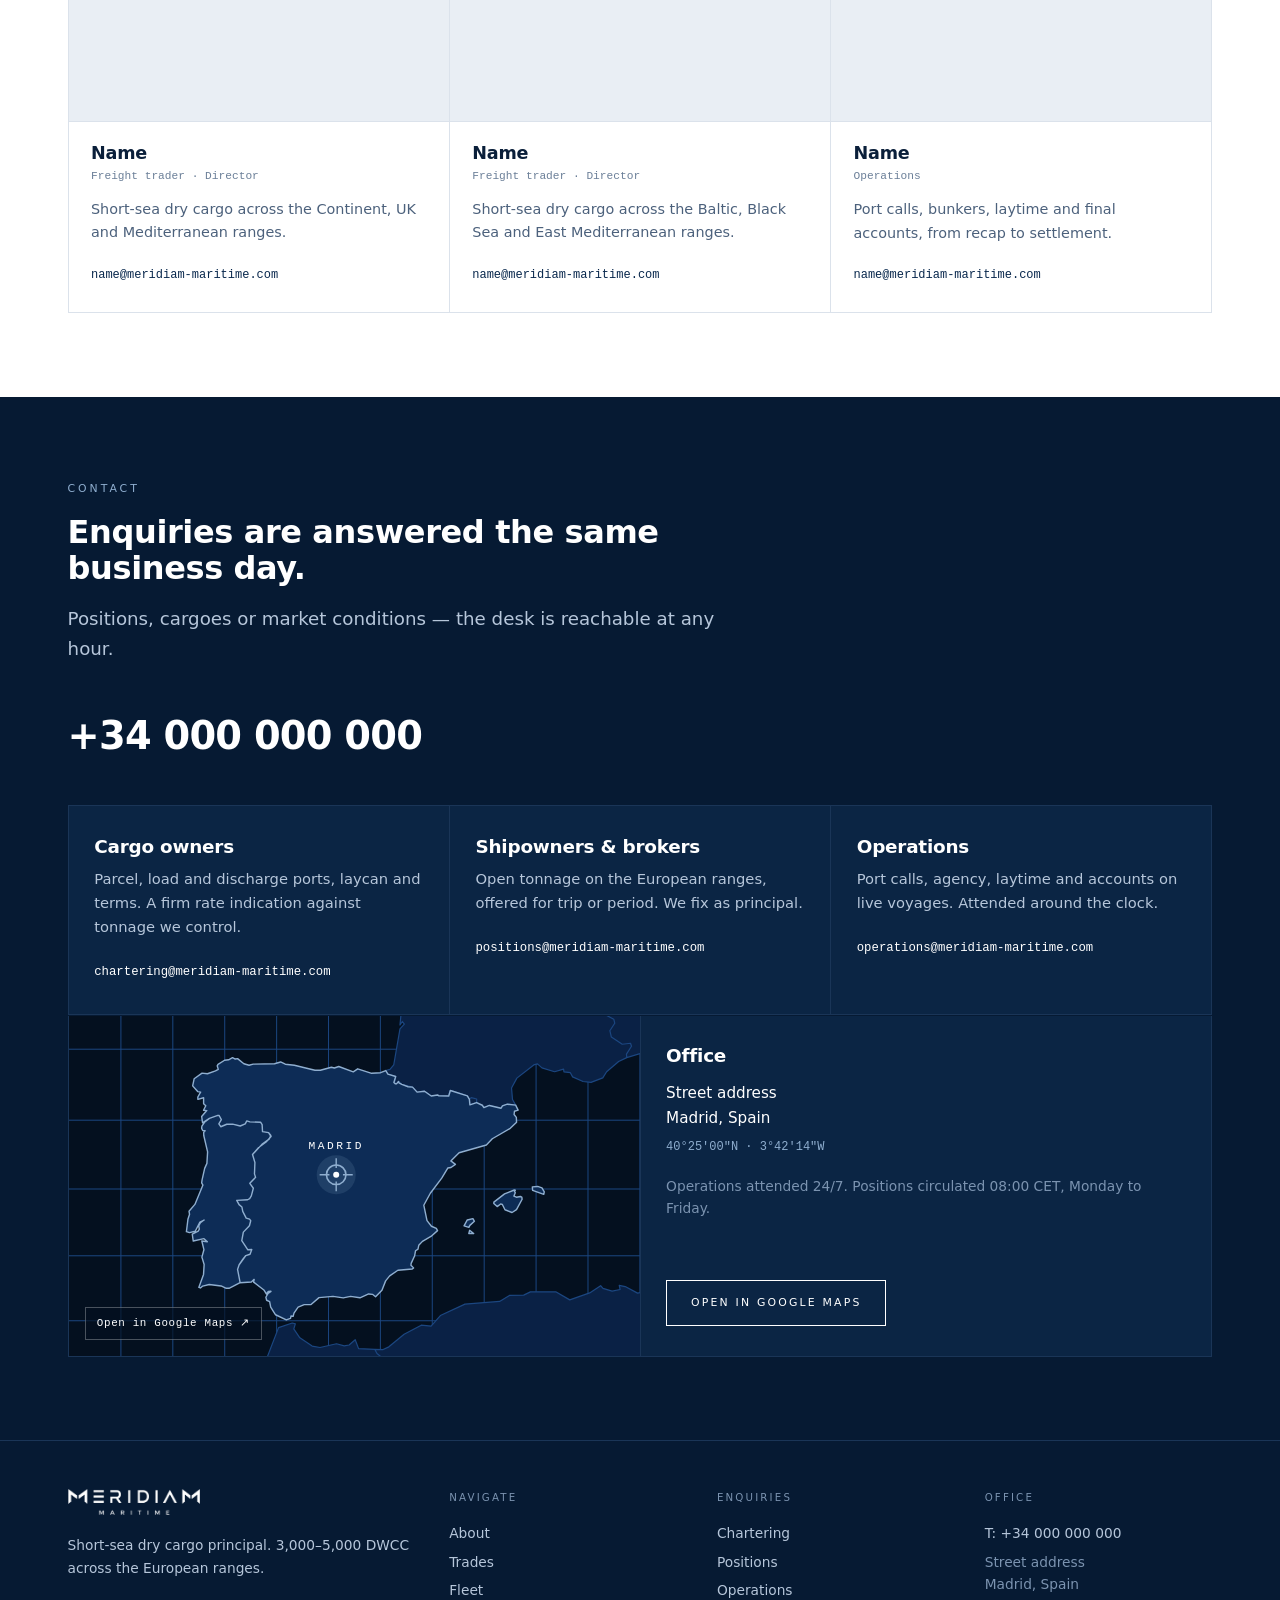
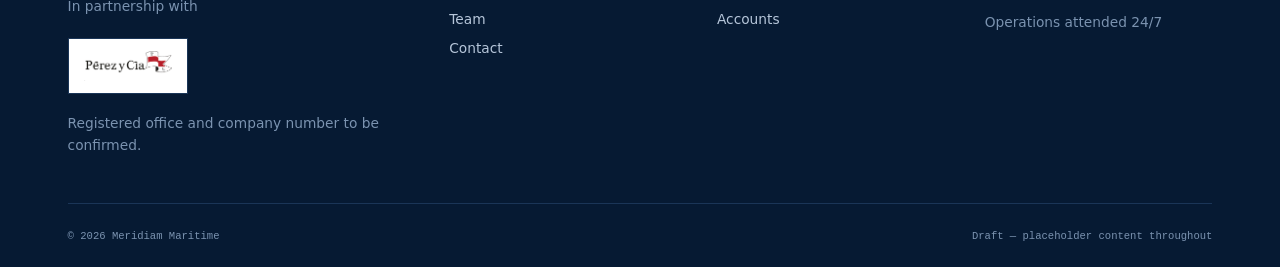
==== commit 5df78f64: "Open the office location in Google Maps from the map itself The whole map panel is now the link, not" ====
--- a/index.html
+++ b/index.html
@@ -354,7 +354,9 @@
          public-domain coastline, so it needs no tiles, no API key and no
          third-party request — the strict CSP stays intact. -->
     <div class="office">
-      <div class="office-map">
+      <a class="office-map" href="https://www.google.com/maps/search/?api=1&amp;query=40.4168%2C-3.7038"
+         target="_blank" rel="noopener"
+         aria-label="Open the Madrid office location in Google Maps">
         <svg class="map" viewBox="0 0 760 461" role="img" aria-label="Map of the Iberian Peninsula with the Madrid office marked" preserveAspectRatio="xMidYMid slice">
         <rect width="760" height="461" class="map-sea"/>
         <g class="map-grat"><path d="M69.1 0V461"/><path d="M138.2 0V461"/><path d="M207.3 0V461"/><path d="M276.4 0V461"/><path d="M345.5 0V461"/><path d="M414.5 0V461"/><path d="M483.6 0V461"/><path d="M552.7 0V461"/><path d="M621.8 0V461"/><path d="M690.9 0V461"/><path d="M760.0 0V461"/><path d="M0 409.9H760"/><path d="M0 323.4H760"/><path d="M0 234.5H760"/><path d="M0 142.9H760"/><path d="M0 48.4H760"/></g>
@@ -366,14 +368,15 @@
         </g>
         <text class="map-label" x="355.7" y="181.6" text-anchor="middle">MADRID</text>
         </svg>
-      </div>
+        <span class="map-hint" aria-hidden="true">Open in Google Maps &#8599;</span>
+      </a>
       <div class="office-detail">
         <h3>Office</h3>
         <address>Street address<br>Madrid, Spain</address>
         <p class="coord">40°25′00″N · 3°42′14″W</p>
         <p class="office-note">Operations attended 24/7. Positions circulated 08:00 CET, Monday to Friday.</p>
-        <a class="btn" href="https://www.openstreetmap.org/?mlat=40.4168&amp;mlon=-3.7038#map=12/40.4168/-3.7038"
-           target="_blank" rel="noopener">Open in maps</a>
+        <a class="btn" href="https://www.google.com/maps/search/?api=1&amp;query=40.4168%2C-3.7038"
+           target="_blank" rel="noopener">Open in Google Maps</a>
       </div>
     </div>
   </div>
--- a/assets/style.css
+++ b/assets/style.css
@@ -392,7 +392,19 @@
 .office{display:grid;grid-template-columns:1fr 1fr;gap:1px;margin-top:1px;
   background:var(--rule-dark);border:1px solid var(--rule-dark);border-top:0}
 @media (max-width:820px){.office{grid-template-columns:1fr}}
-.office-map{position:relative;background:#04101F;overflow:hidden;min-height:340px}
+/* The whole panel is the link, so the map itself is the click target. */
+.office-map{position:relative;display:block;background:#04101F;overflow:hidden;min-height:340px;
+  text-decoration:none;-webkit-tap-highlight-color:transparent}
+.office-map:focus-visible{outline:2px solid var(--steel);outline-offset:-3px}
+/* Always on show rather than hover-only: on a phone there is no hover, and
+   an unmarked clickable map is not discoverable. */
+.map-hint{position:absolute;left:1rem;bottom:1rem;z-index:2;
+  font-family:var(--f-mono);font-size:.68rem;letter-spacing:.06em;color:#fff;
+  background:rgba(4,16,31,.66);border:1px solid rgba(255,255,255,.28);
+  padding:.42rem .7rem;transition:background .2s,border-color .2s}
+.office-map:hover .map-hint{background:rgba(4,16,31,.9);border-color:#fff}
+.office-map:hover .map-land{fill:#123B72}
+.map-land{transition:fill .2s}
 /* Absolute fill plus preserveAspectRatio="slice" lets the panel match the
    detail column's height at any width. Half the row at desktop is close to
    the artwork's own 1.65:1, and the pin sits near its centre, so 'slice'
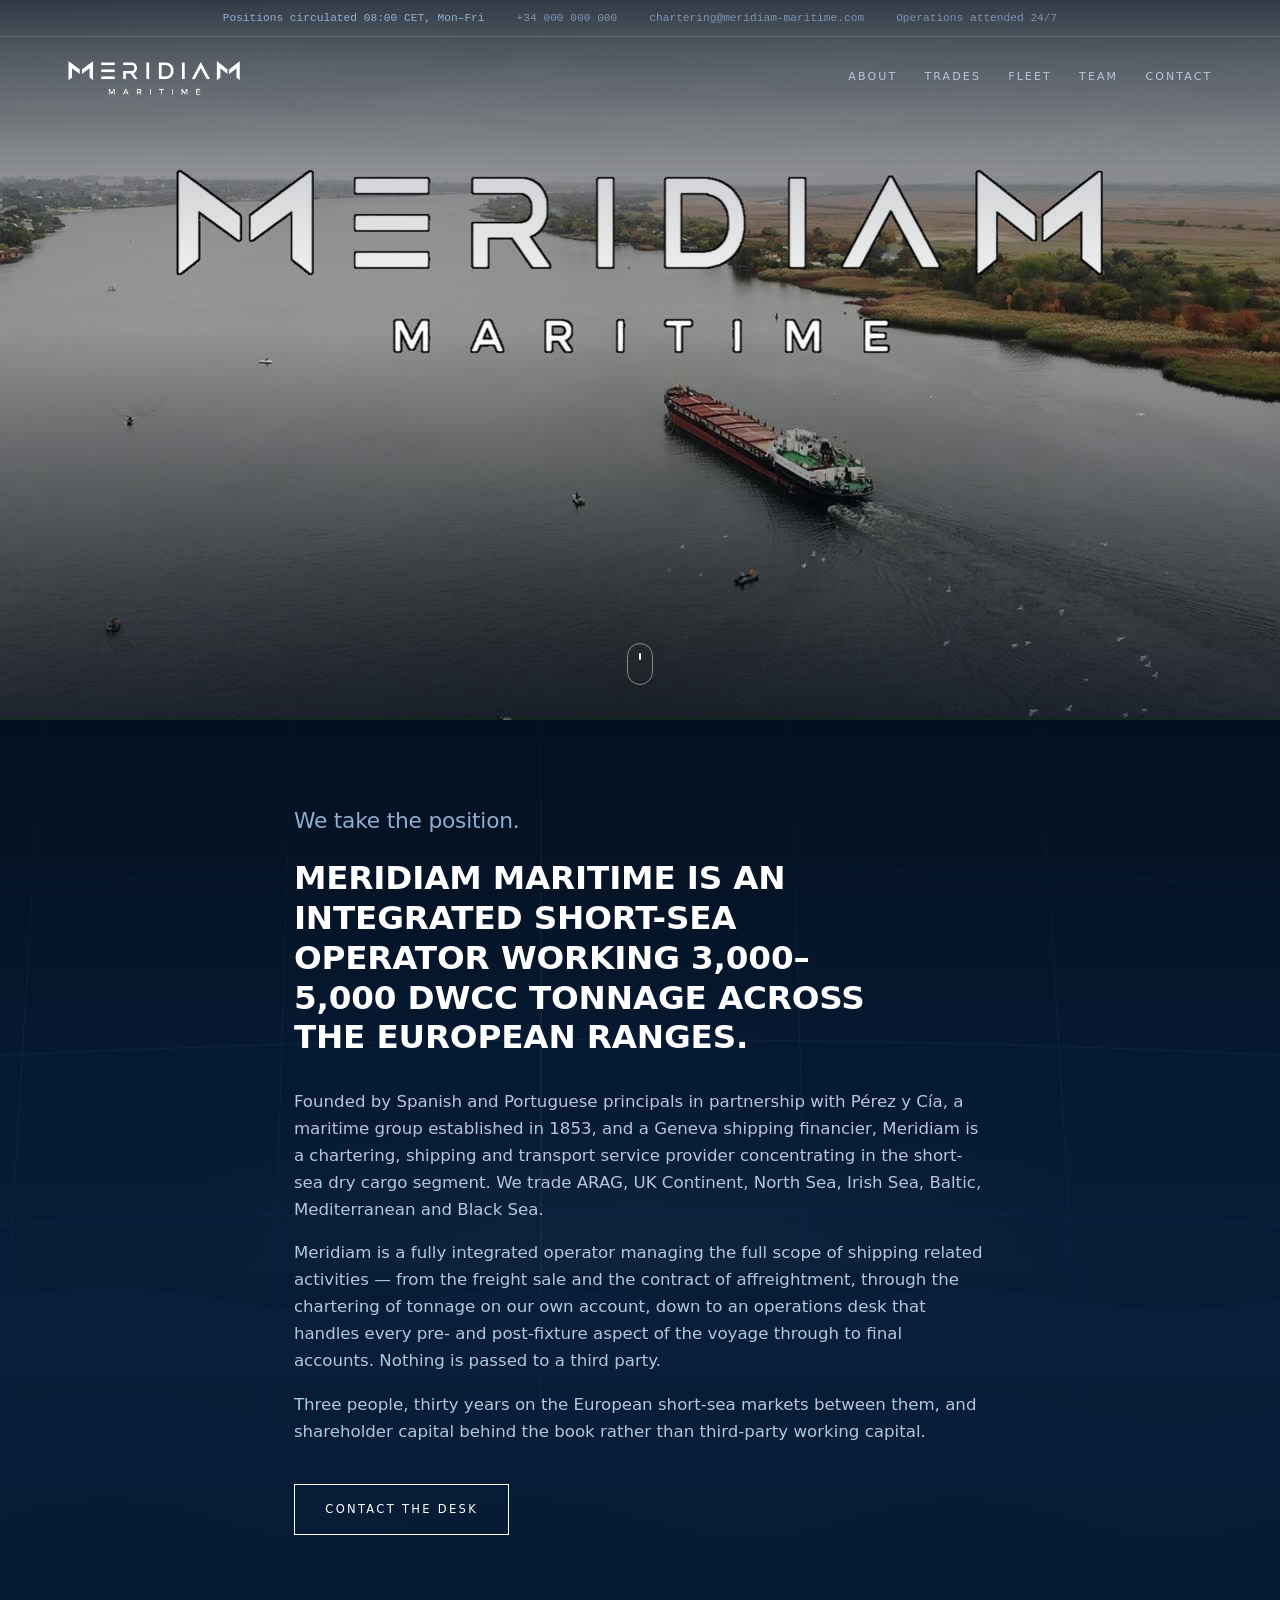
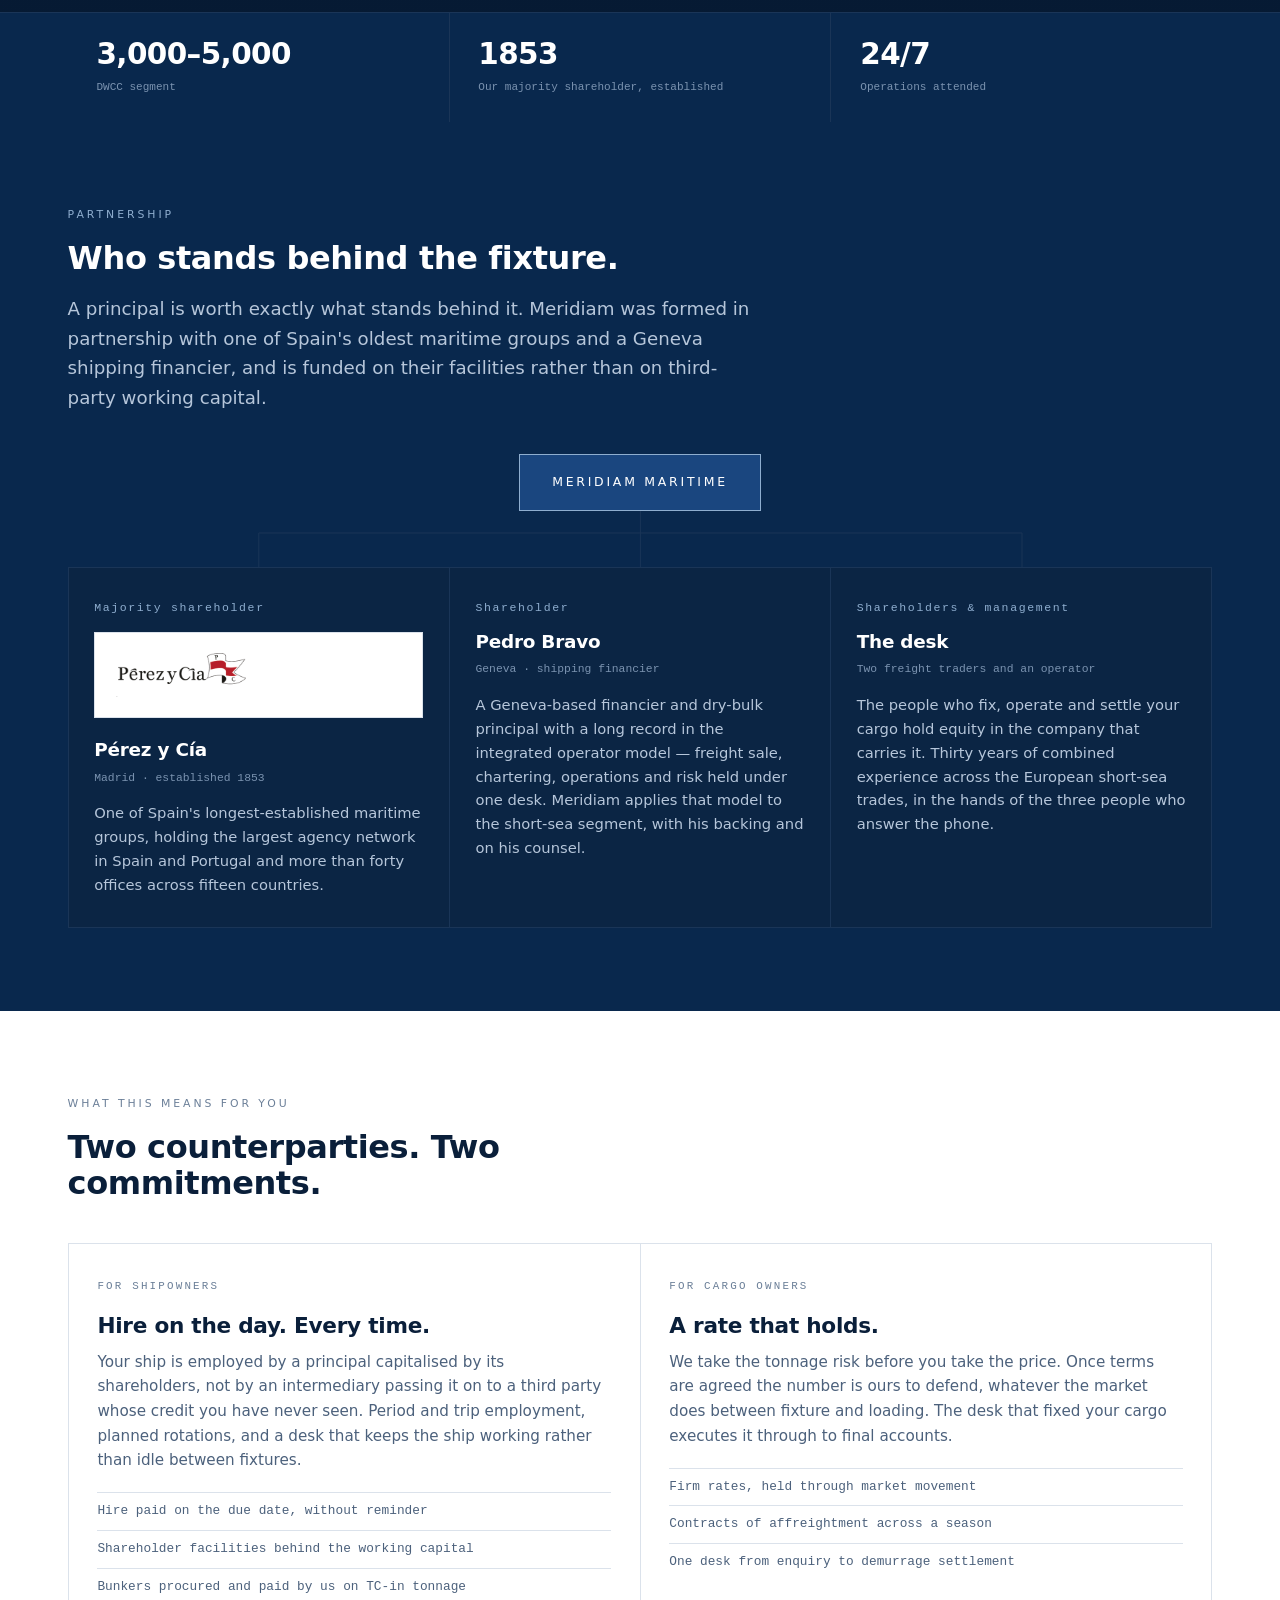
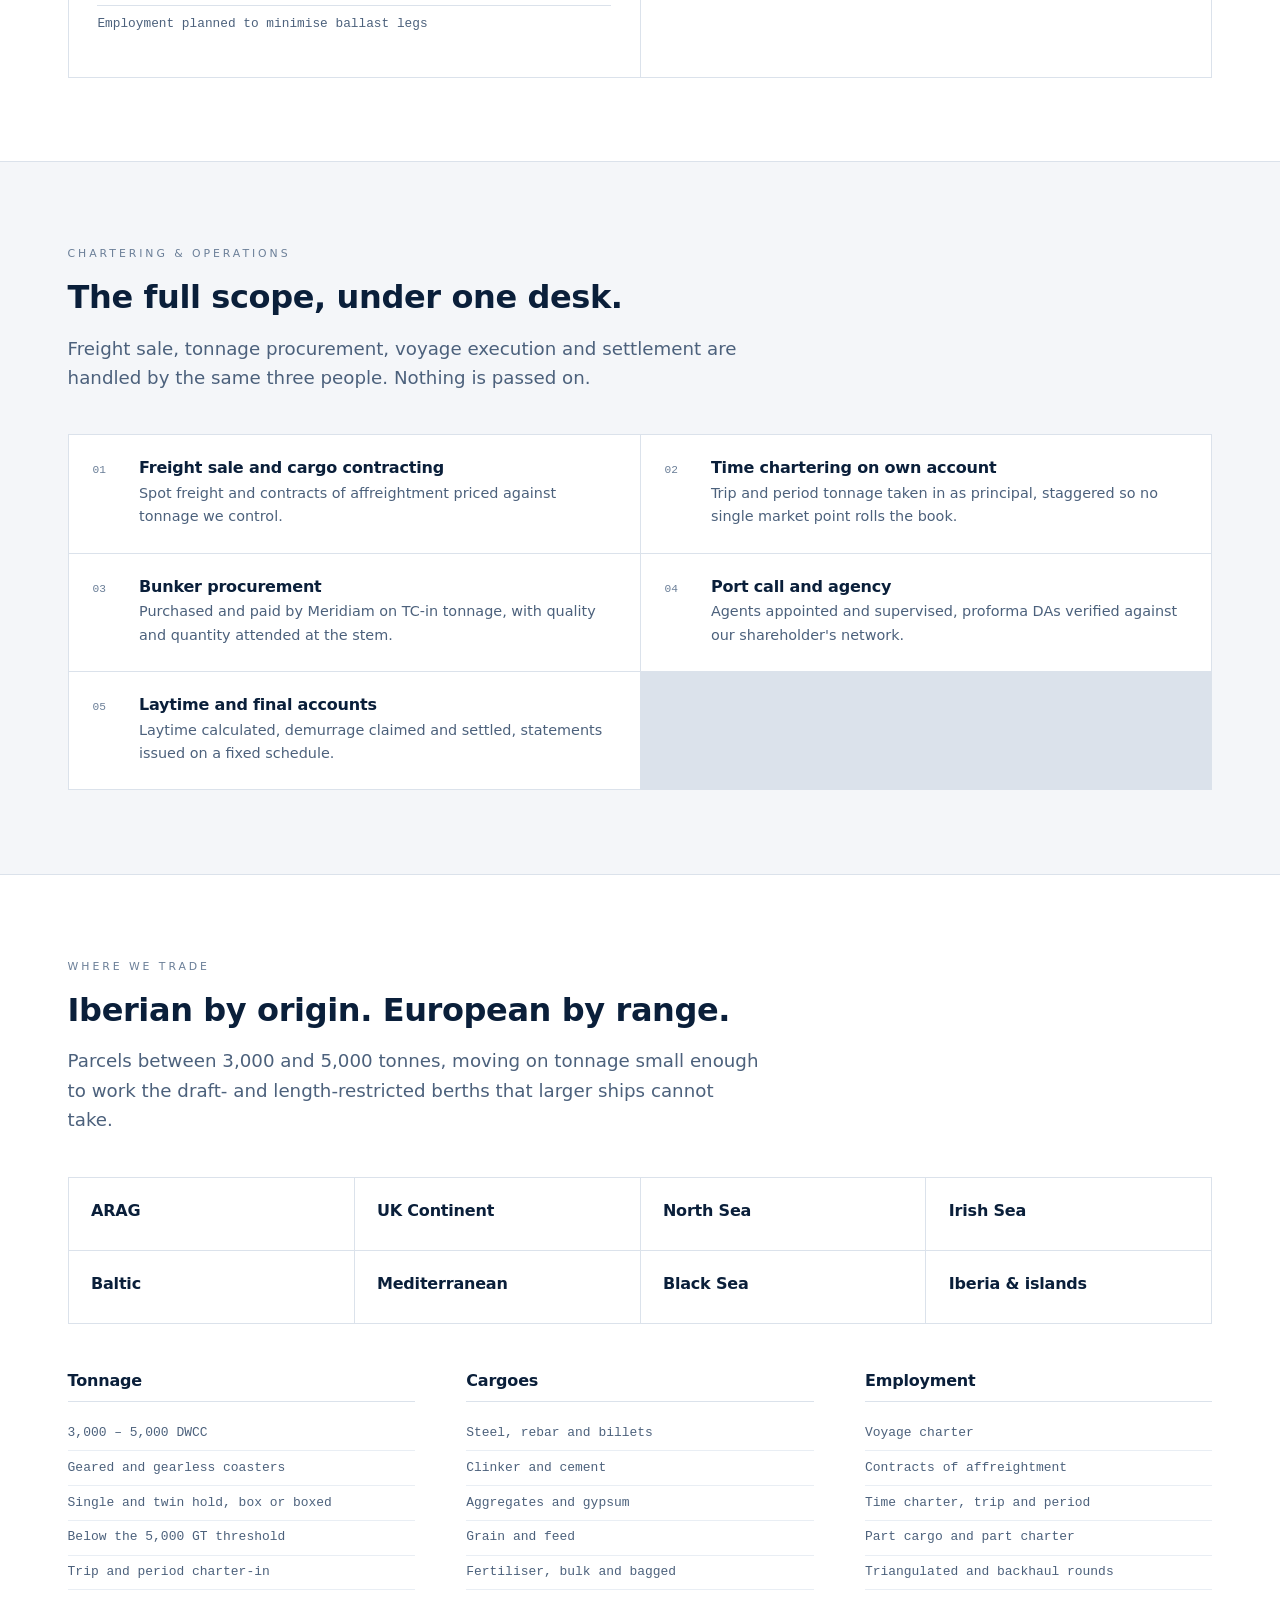
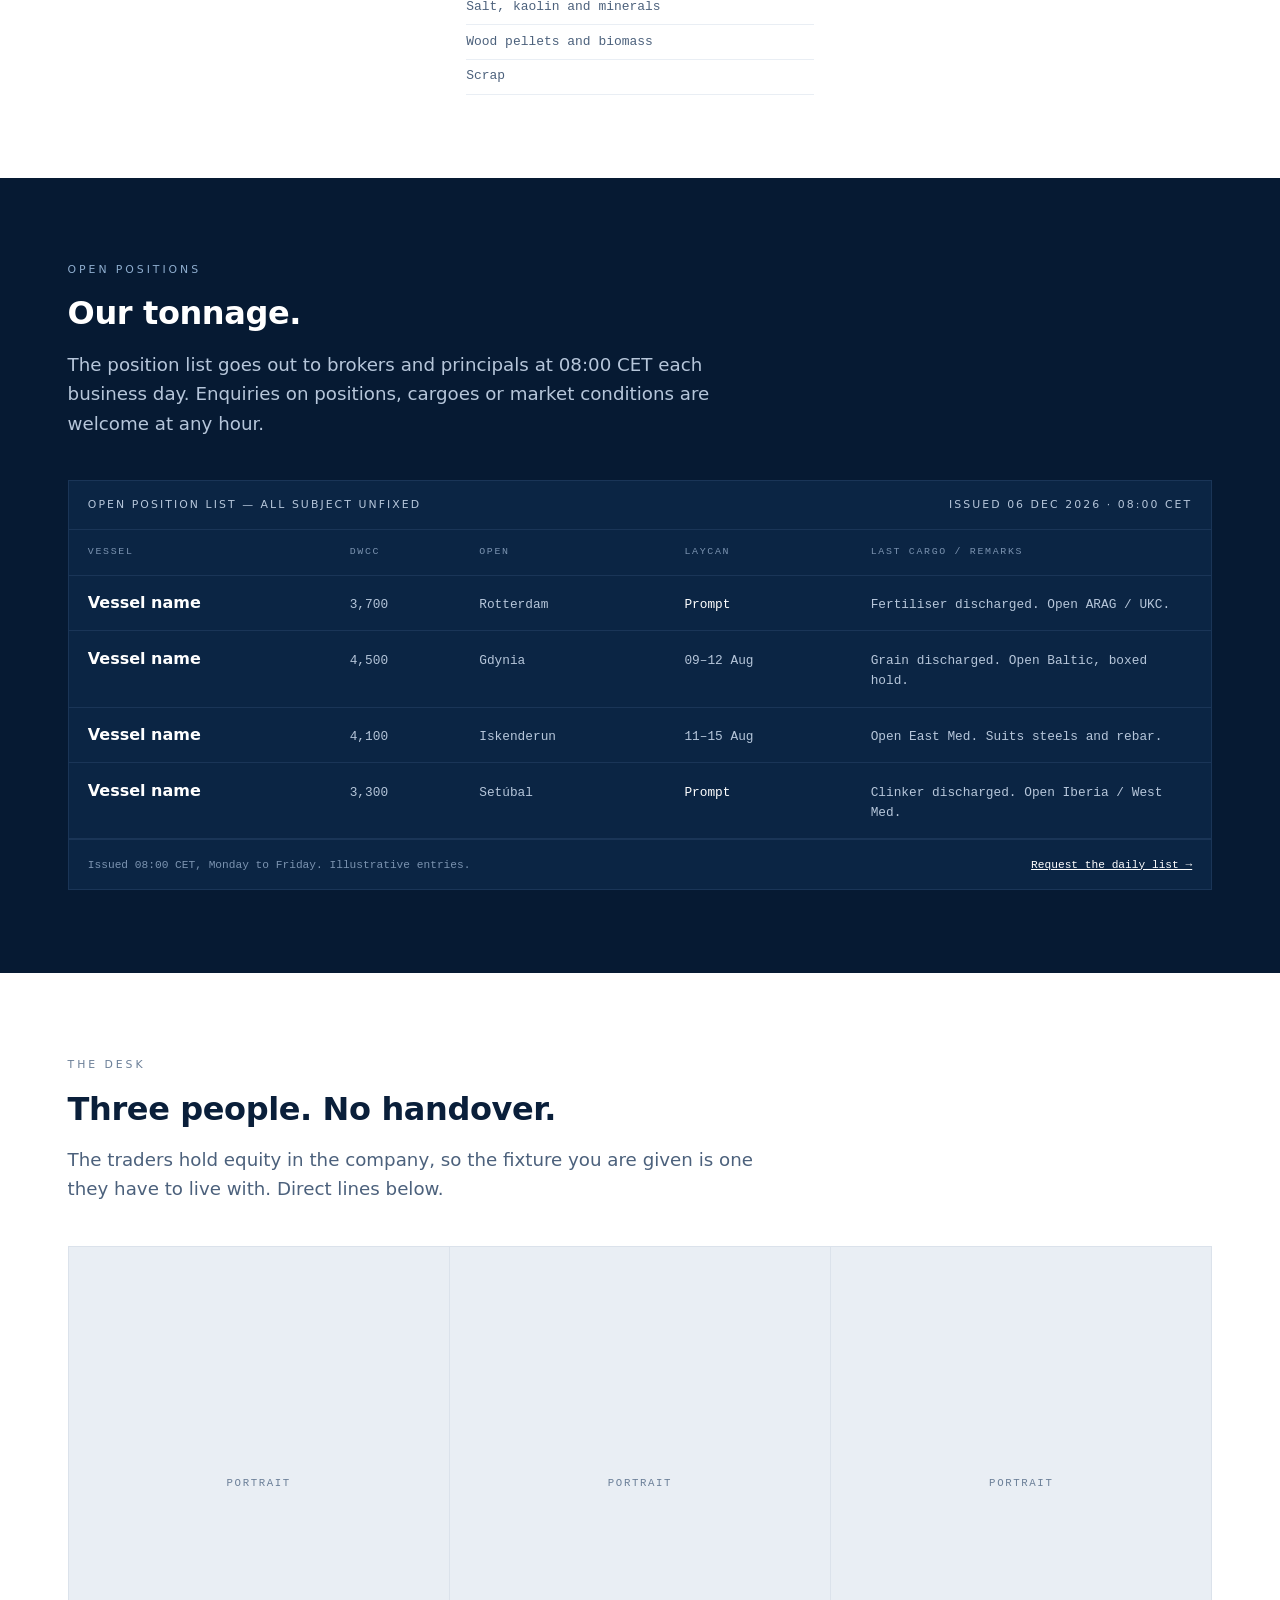
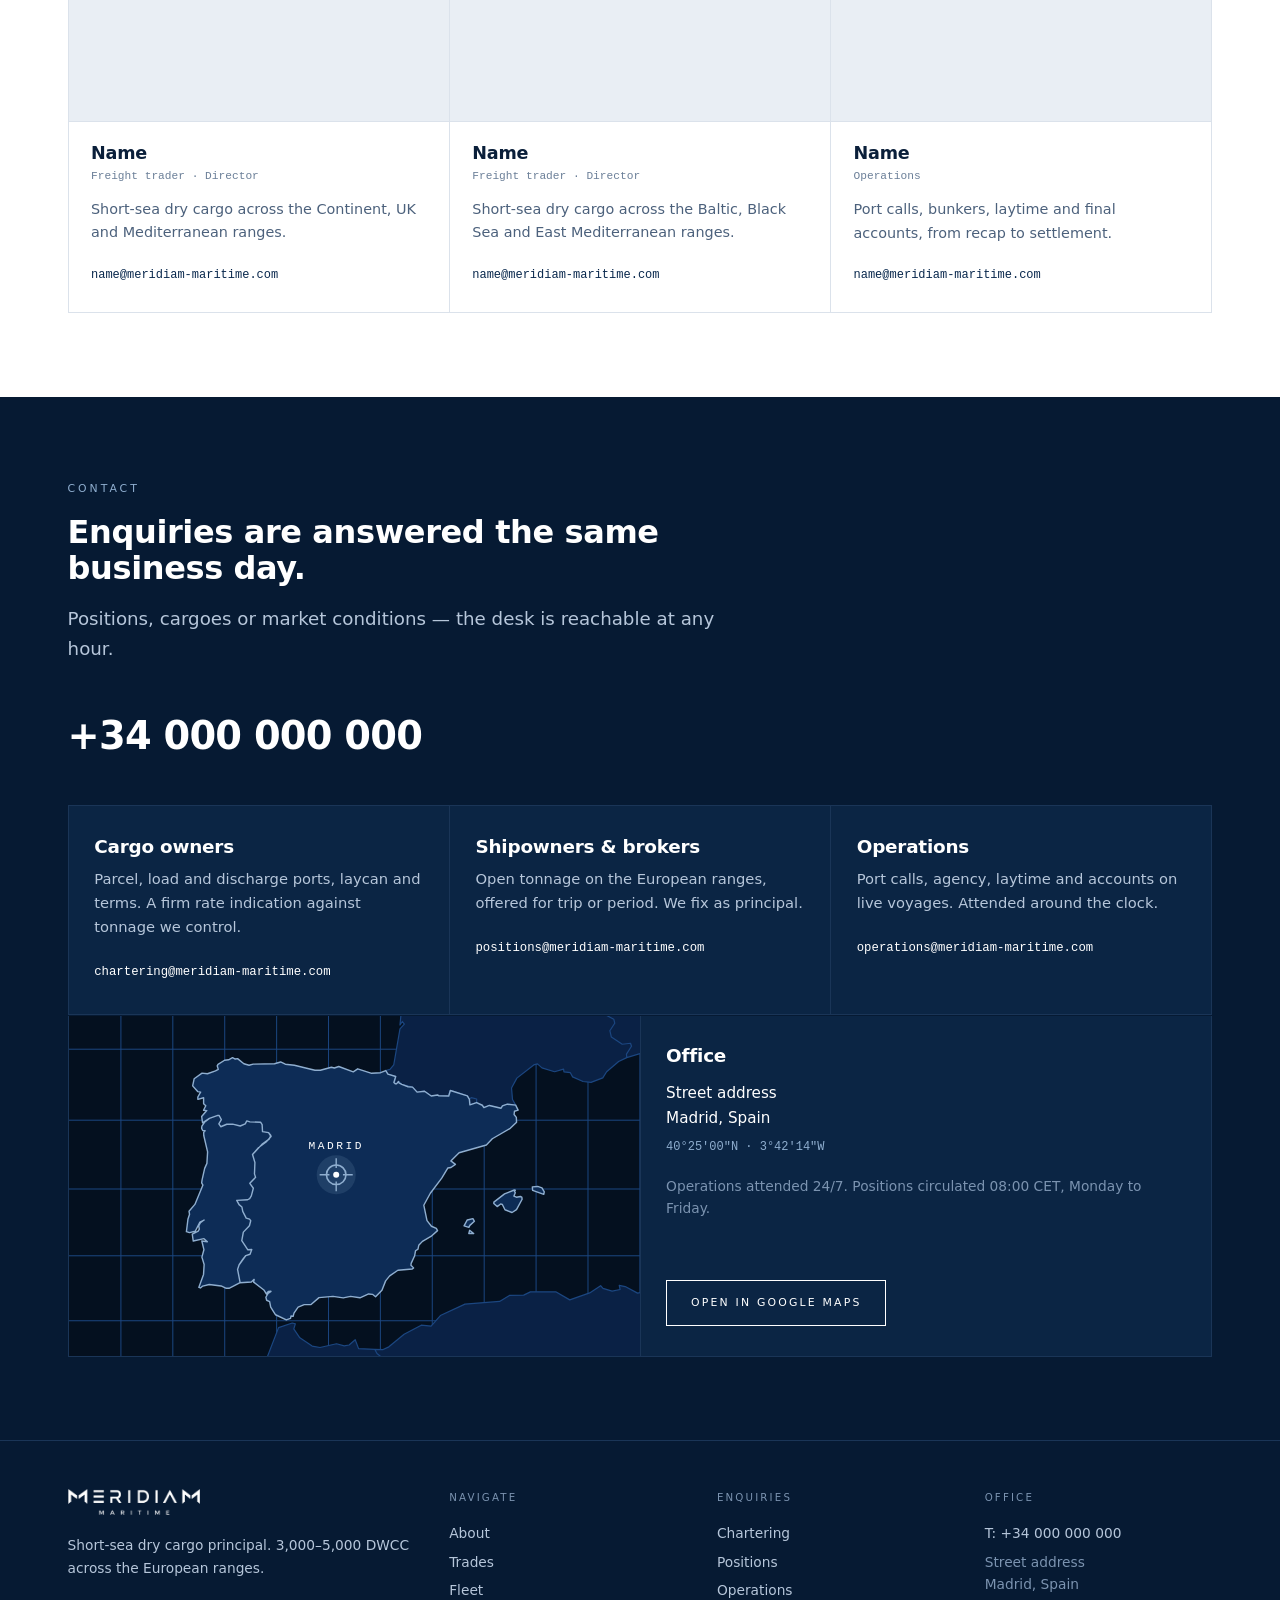
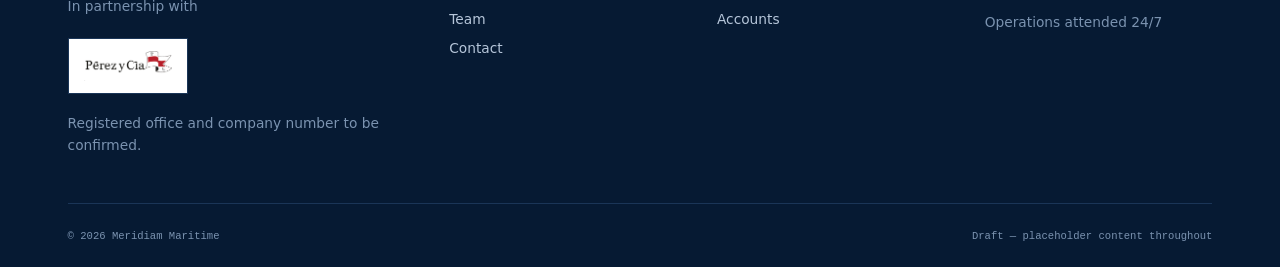
==== commit 7f3fa528: "Drop the label from inside the map Two controls saying the same thing, side by side. The button in t" ====
--- a/index.html
+++ b/index.html
@@ -368,7 +368,6 @@
         </g>
         <text class="map-label" x="355.7" y="181.6" text-anchor="middle">MADRID</text>
         </svg>
-        <span class="map-hint" aria-hidden="true">Open in Google Maps &#8599;</span>
       </a>
       <div class="office-detail">
         <h3>Office</h3>
--- a/assets/style.css
+++ b/assets/style.css
@@ -396,13 +396,8 @@
 .office-map{position:relative;display:block;background:#04101F;overflow:hidden;min-height:340px;
   text-decoration:none;-webkit-tap-highlight-color:transparent}
 .office-map:focus-visible{outline:2px solid var(--steel);outline-offset:-3px}
-/* Always on show rather than hover-only: on a phone there is no hover, and
-   an unmarked clickable map is not discoverable. */
-.map-hint{position:absolute;left:1rem;bottom:1rem;z-index:2;
-  font-family:var(--f-mono);font-size:.68rem;letter-spacing:.06em;color:#fff;
-  background:rgba(4,16,31,.66);border:1px solid rgba(255,255,255,.28);
-  padding:.42rem .7rem;transition:background .2s,border-color .2s}
-.office-map:hover .map-hint{background:rgba(4,16,31,.9);border-color:#fff}
+/* The button in the detail column carries the label, so the panel itself
+   stays unmarked; brightening the landmass is its only hover cue. */
 .office-map:hover .map-land{fill:#123B72}
 .map-land{transition:fill .2s}
 /* Absolute fill plus preserveAspectRatio="slice" lets the panel match the
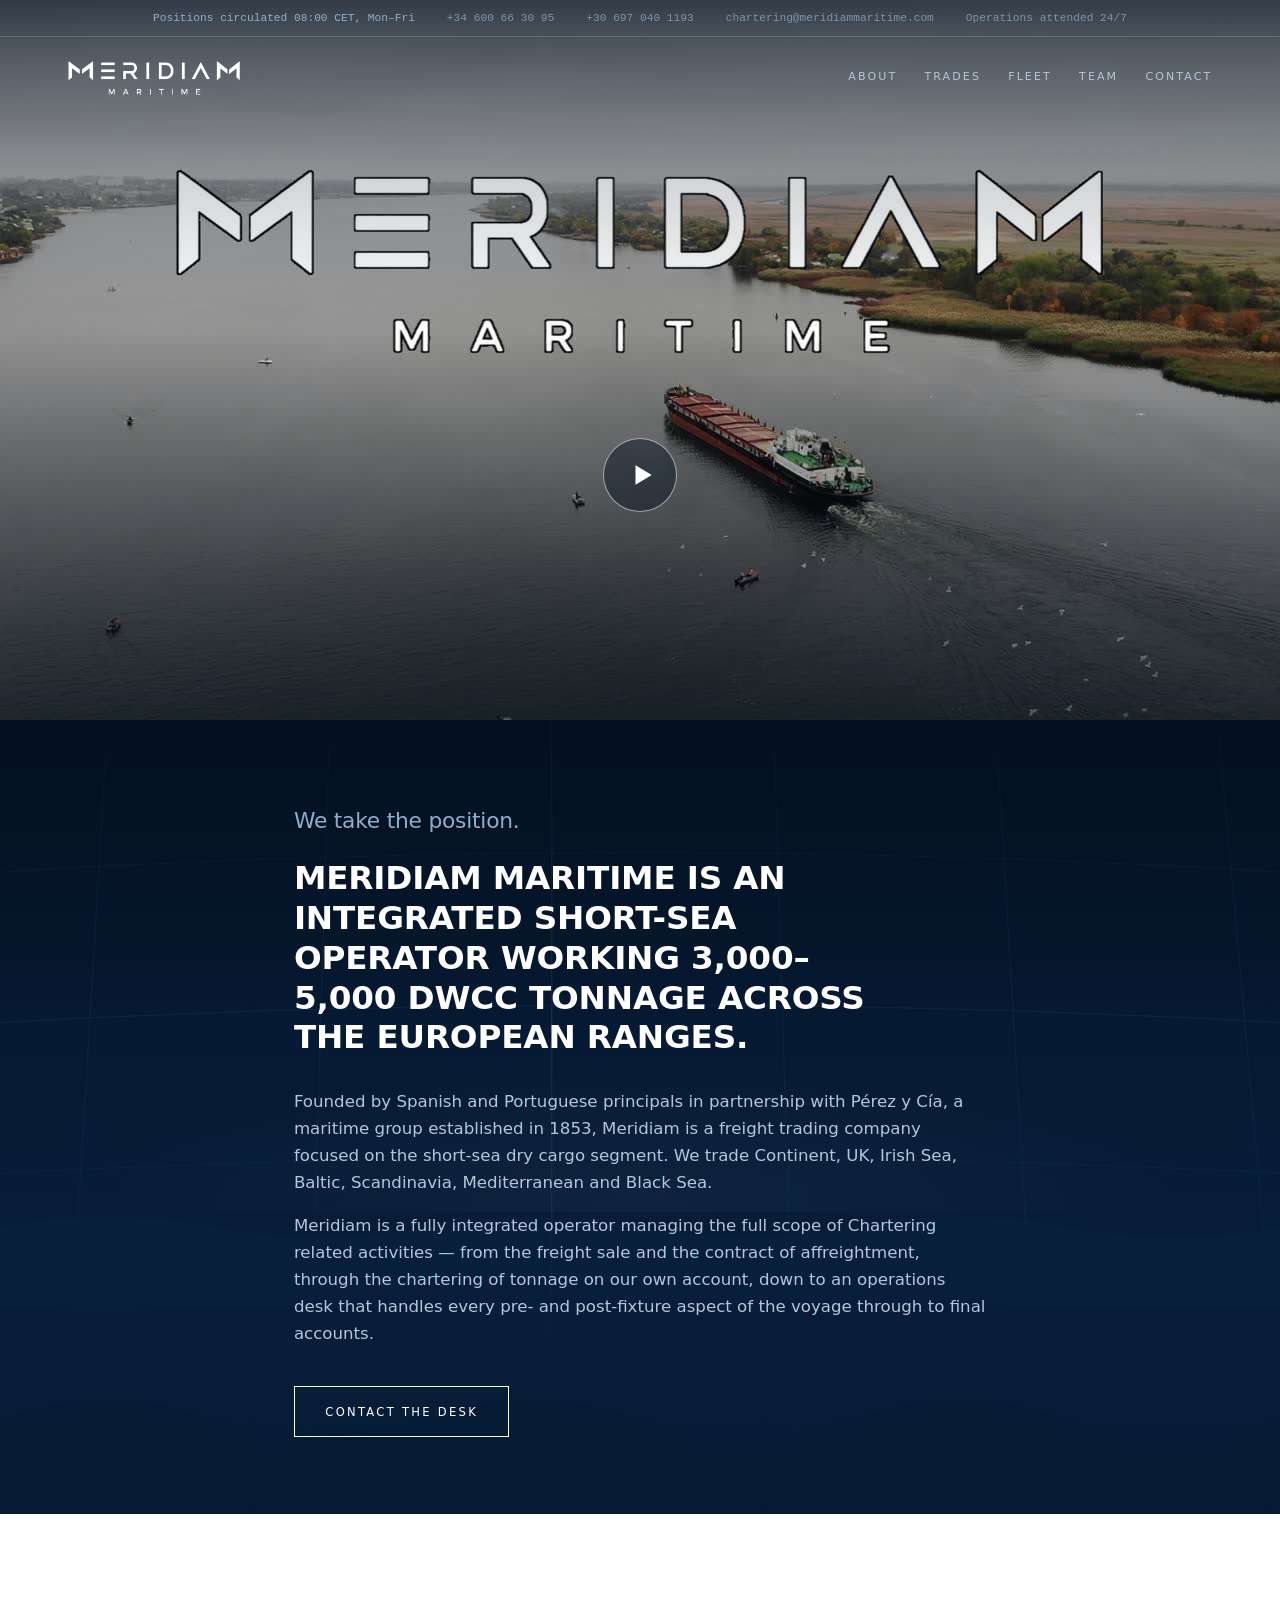
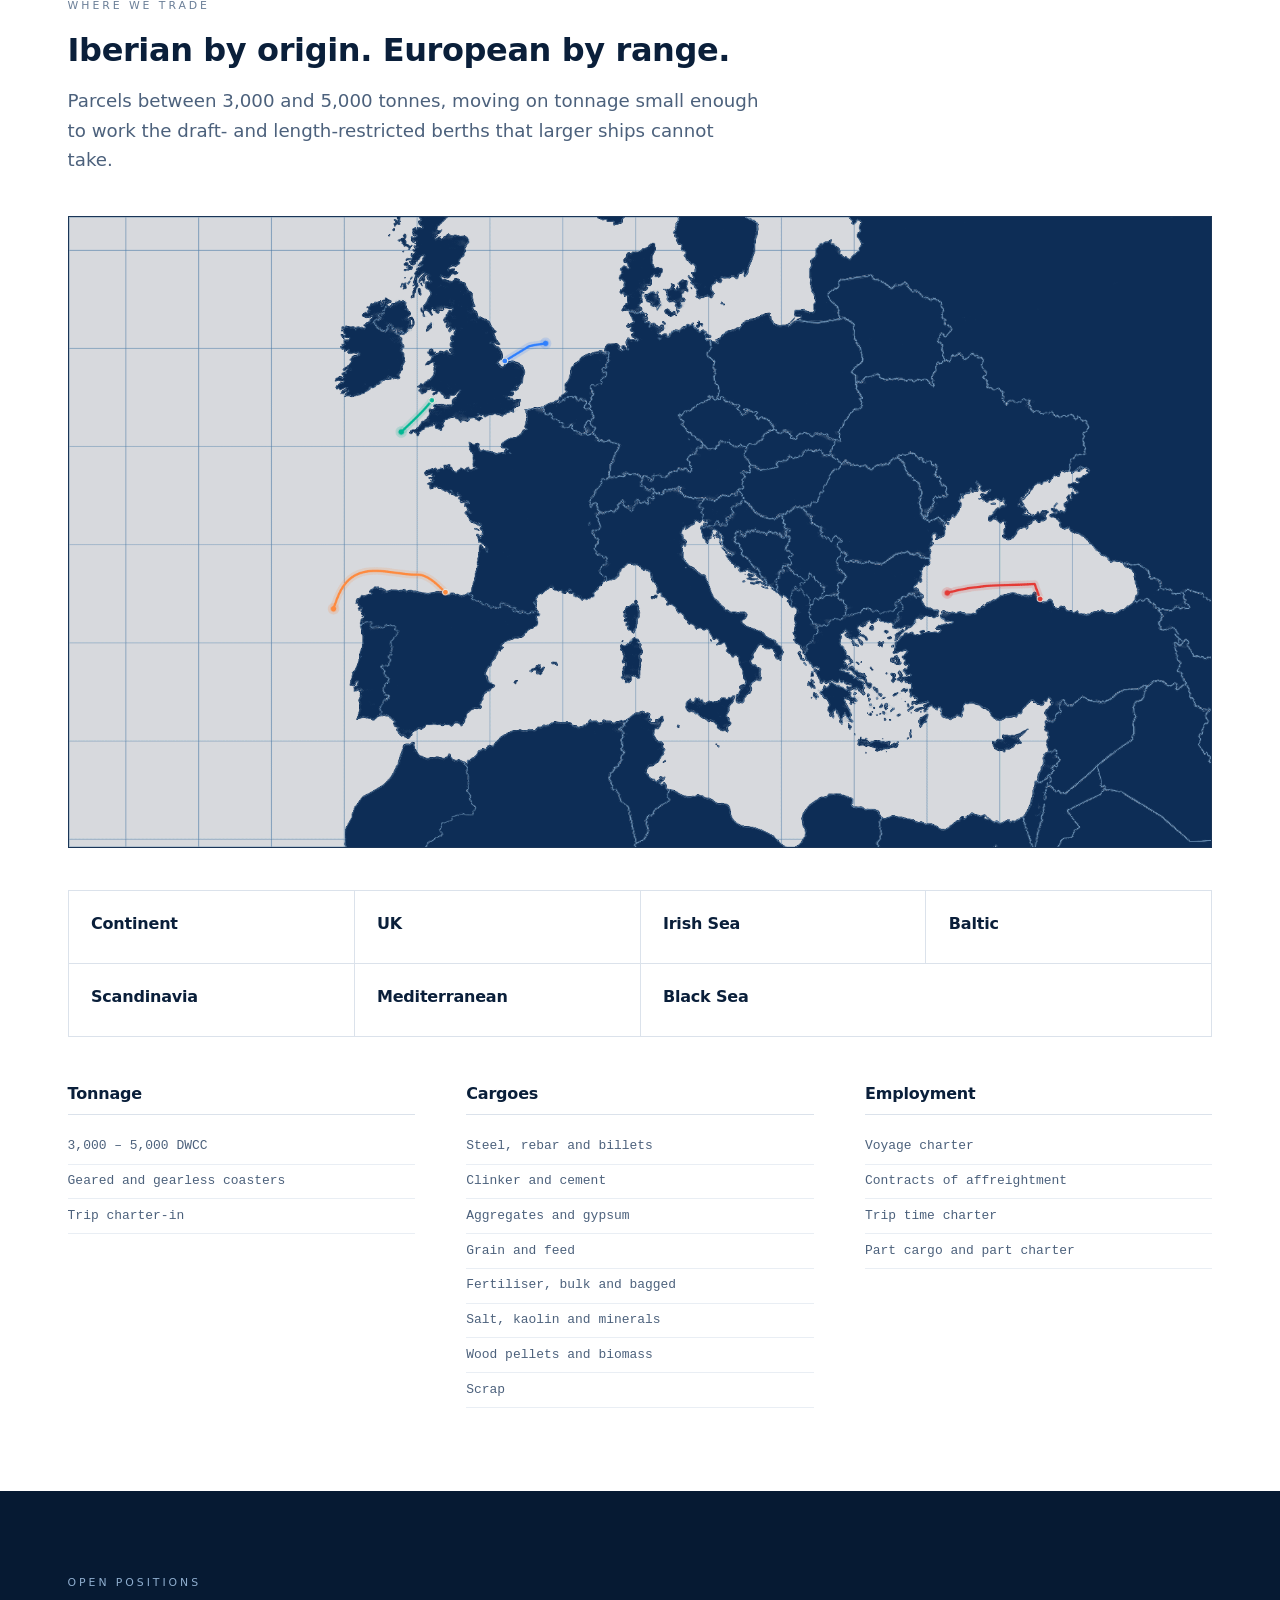
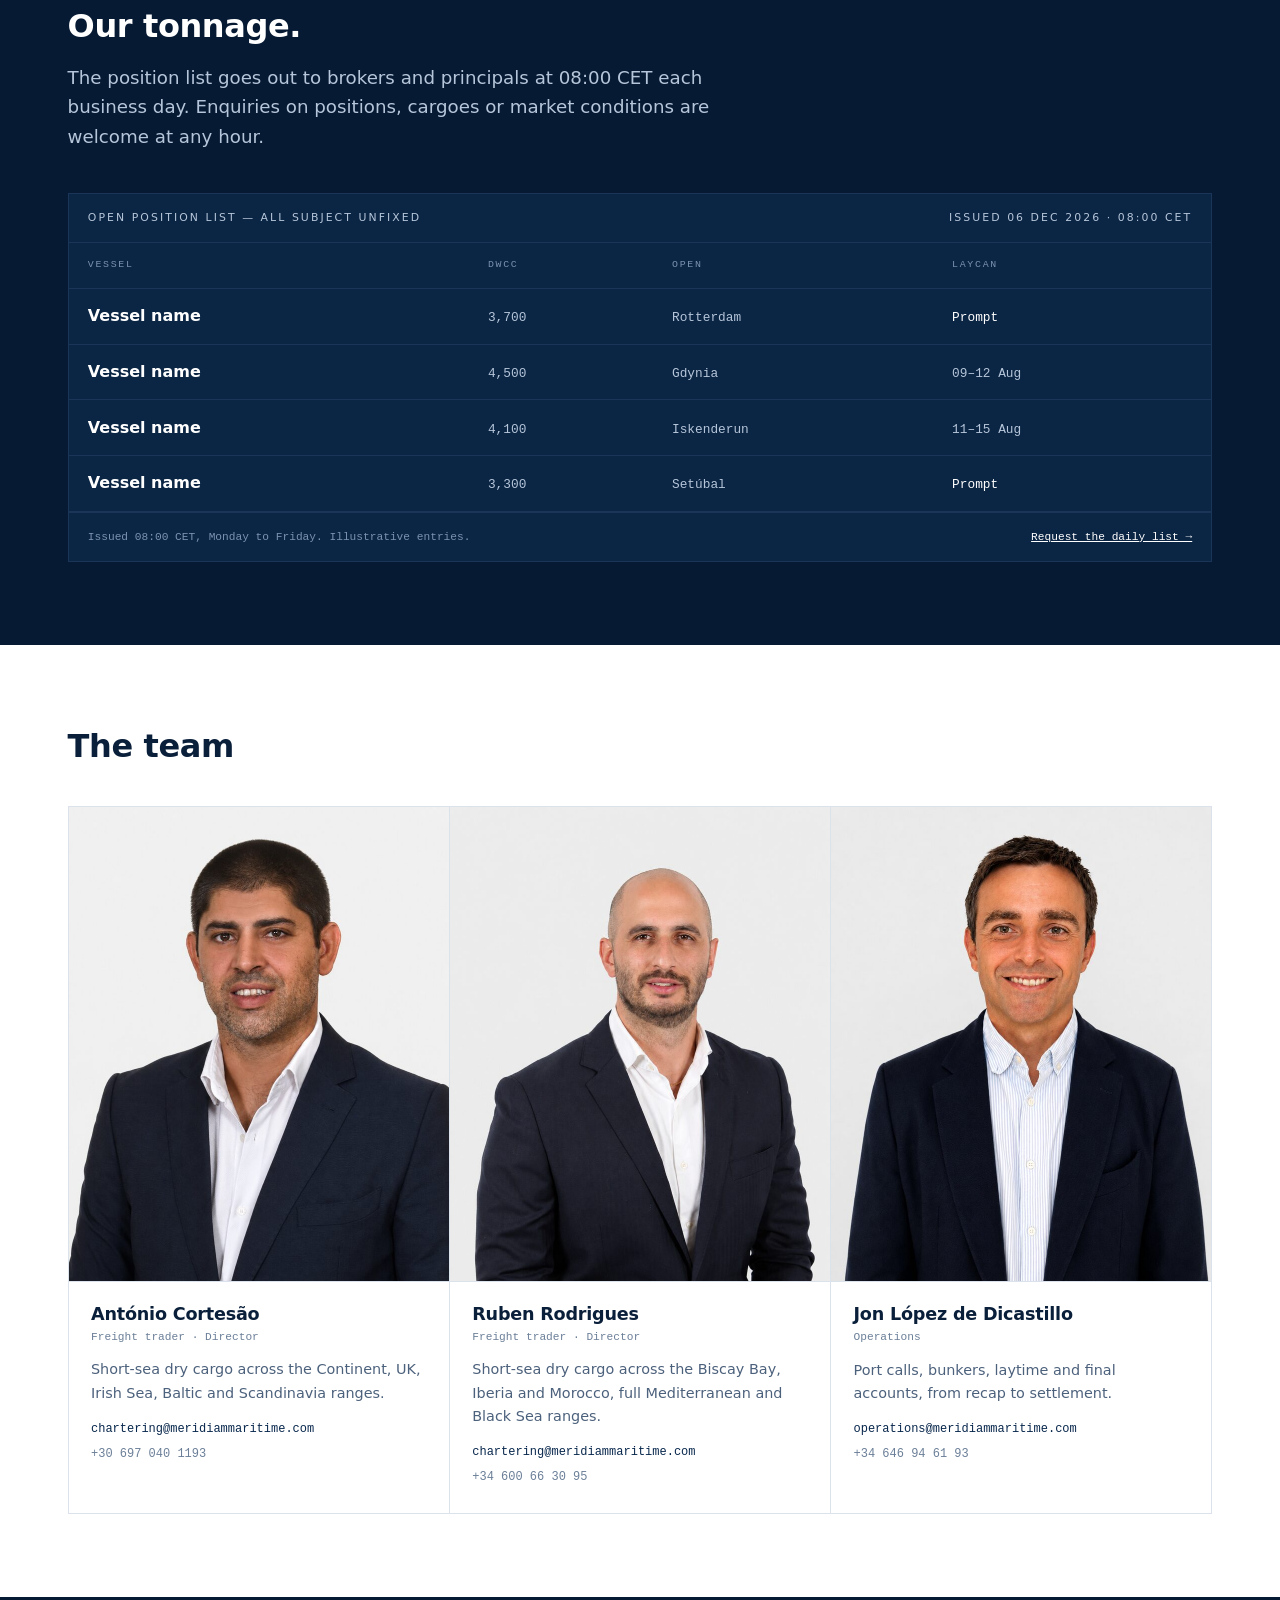
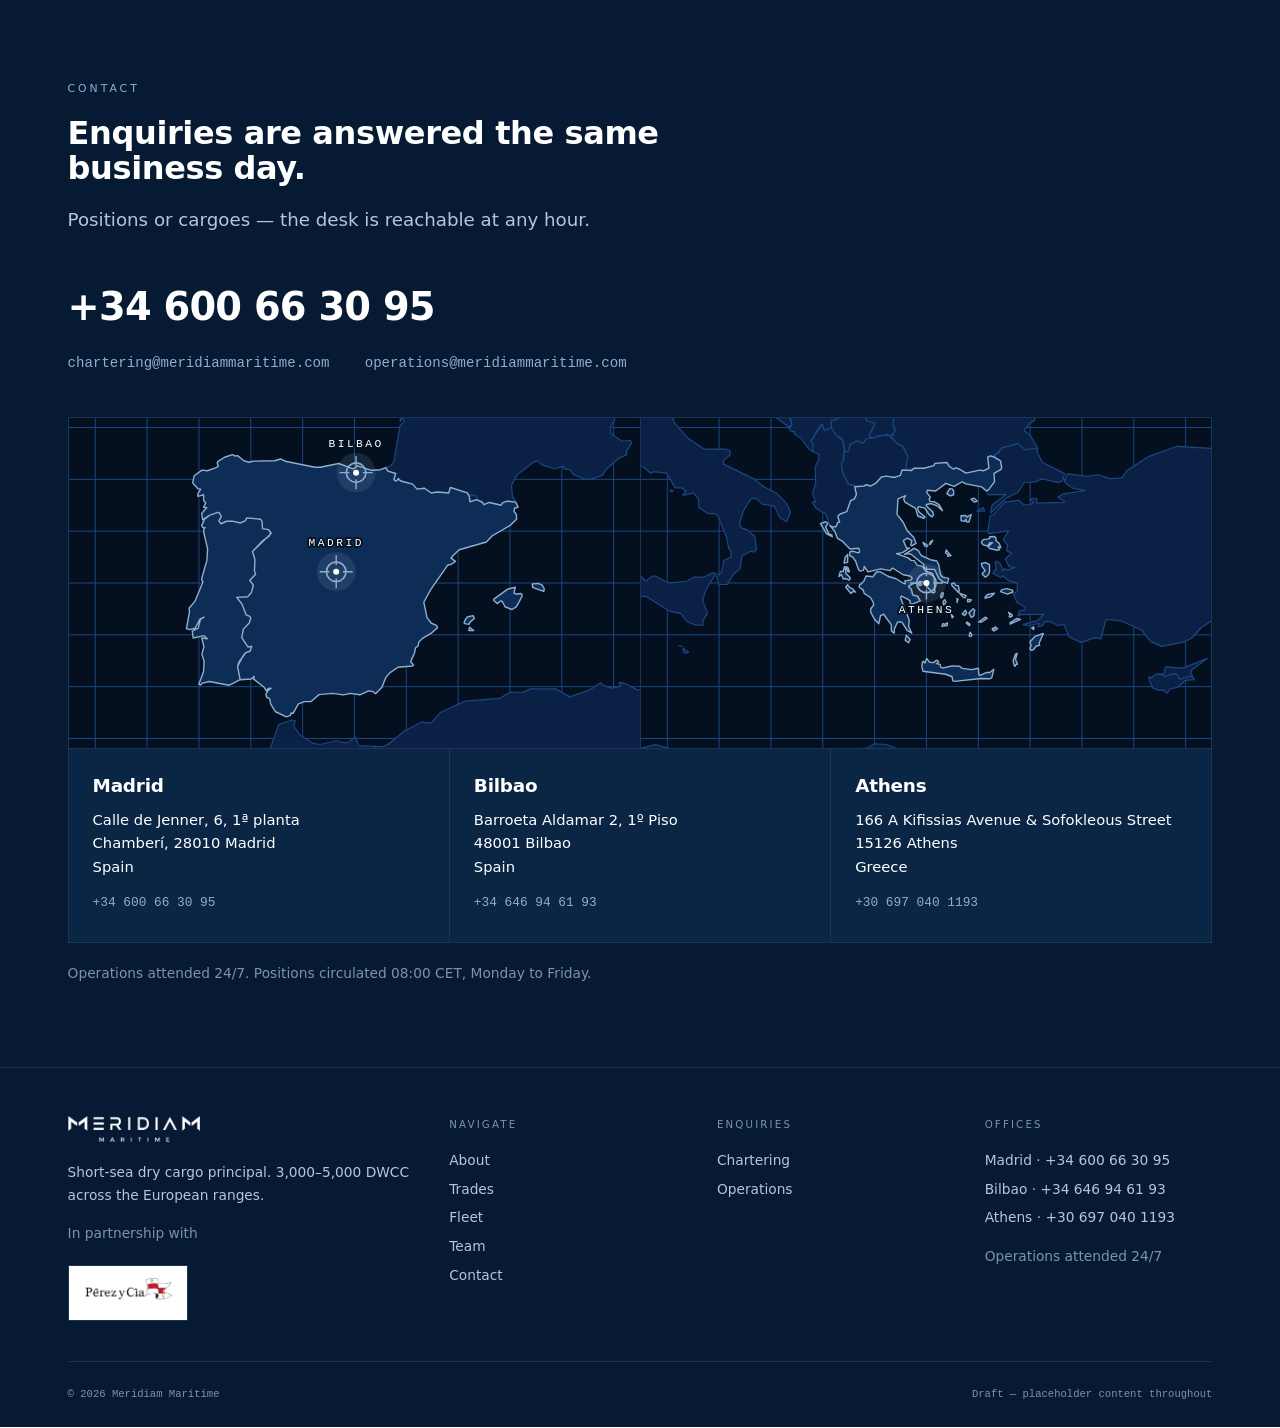
==== commit 461e994b: "Take the site through the client's content pass One round of edits from the client, applied together" ====
--- a/index.html
+++ b/index.html
@@ -39,8 +39,9 @@
 <div class="util">
   <div class="wrap util-in">
     <span class="live">Positions circulated 08:00 CET, Mon–Fri</span>
-    <a href="tel:+34000000000">+34 000 000 000</a>
-    <a href="mailto:chartering@meridiam-maritime.com">chartering@meridiam-maritime.com</a>
+    <a href="tel:+34600663095">+34 600 66 30 95</a>
+    <a href="tel:+306970401193">+30 697 040 1193</a>
+    <a href="mailto:chartering@meridiammaritime.com">chartering@meridiammaritime.com</a>
     <span>Operations attended 24/7</span>
   </div>
 </div>
@@ -52,7 +53,7 @@
     </a>
     <button class="navtoggle" id="navtoggle" aria-expanded="false" aria-controls="nav">Menu</button>
     <nav id="nav">
-      <a href="#about">About</a>
+      <a href="#position">About</a>
       <a href="#trades">Trades</a>
       <a href="#fleet">Fleet</a>
       <a href="#team">Team</a>
@@ -112,115 +113,11 @@
     <h1>Meridiam Maritime is an integrated short-sea operator working 3,000–5,000 DWCC tonnage across the European ranges.</h1>
 
     <div class="hero-body">
-      <p>Founded by Spanish and Portuguese principals in partnership with Pérez y Cía, a maritime group established in 1853, and a Geneva shipping financier, Meridiam is a chartering, shipping and transport service provider concentrating in the short-sea dry cargo segment. We trade ARAG, UK Continent, North Sea, Irish Sea, Baltic, Mediterranean and Black Sea.</p>
-      <p>Meridiam is a fully integrated operator managing the full scope of shipping related activities — from the freight sale and the contract of affreightment, through the chartering of tonnage on our own account, down to an operations desk that handles every pre- and post-fixture aspect of the voyage through to final accounts. Nothing is passed to a third party.</p>
-      <p>Three people, thirty years on the European short-sea markets between them, and shareholder capital behind the book rather than third-party working capital.</p>
+      <p>Founded by Spanish and Portuguese principals in partnership with Pérez y Cía, a maritime group established in 1853, Meridiam is a freight trading company focused on the short-sea dry cargo segment. We trade Continent, UK, Irish Sea, Baltic, Scandinavia, Mediterranean and Black Sea.</p>
+      <p>Meridiam is a fully integrated operator managing the full scope of Chartering related activities — from the freight sale and the contract of affreightment, through the chartering of tonnage on our own account, down to an operations desk that handles every pre- and post-fixture aspect of the voyage through to final accounts.</p>
     </div>
 
     <a class="btn" href="#contact">Contact the desk</a>
-  </div>
-</section>
-
-<!-- ══ STATS ══ -->
-<section class="stats" id="about">
-  <div class="wrap"><div class="stats-in">
-    <div class="stat"><div class="n">3,000–5,000</div><div class="l">DWCC segment</div></div>
-    <div class="stat"><div class="n">1853</div><div class="l">Our majority shareholder, established</div></div>
-    <div class="stat"><div class="n">24/7</div><div class="l">Operations attended</div></div>
-  </div></div>
-</section>
-
-<!-- ══ OWNERSHIP — signature ══ -->
-<section class="sect owners">
-  <div class="wrap">
-    <div class="sect-head">
-      <p class="eyebrow">Partnership</p>
-      <h2 style="color:#fff">Who stands behind the fixture.</h2>
-      <p class="lede">A principal is worth exactly what stands behind it. Meridiam was formed in partnership with one of Spain's oldest maritime groups and a Geneva shipping financier, and is funded on their facilities rather than on third-party working capital.</p>
-    </div>
-
-    <div class="struct-base">Meridiam Maritime</div>
-    <svg class="struct-link" viewBox="0 0 900 56" preserveAspectRatio="none" aria-hidden="true">
-      <path d="M450 0 V22 M150 22 H750 M150 22 V56 M450 22 V56 M750 22 V56"/>
-    </svg>
-
-    <div class="holders">
-      <div class="holder">
-        <div class="pc">Majority shareholder</div>
-        <div class="plate"><img src="assets/perez-y-cia.png" alt="Pérez y Cía" width="360" height="122" loading="lazy" decoding="async"></div>
-        <h3>Pérez y Cía</h3>
-        <p class="meta">Madrid · established 1853</p>
-        <p>One of Spain's longest-established maritime groups, holding the largest agency network in Spain and Portugal and more than forty offices across fifteen countries.</p>
-      </div>
-      <div class="holder">
-        <div class="pc">Shareholder</div>
-        <h3>Pedro Bravo</h3>
-        <p class="meta">Geneva · shipping financier</p>
-        <p>A Geneva-based financier and dry-bulk principal with a long record in the integrated operator model — freight sale, chartering, operations and risk held under one desk. Meridiam applies that model to the short-sea segment, with his backing and on his counsel.</p>
-      </div>
-      <div class="holder">
-        <div class="pc">Shareholders &amp; management</div>
-        <h3>The desk</h3>
-        <p class="meta">Two freight traders and an operator</p>
-        <p>The people who fix, operate and settle your cargo hold equity in the company that carries it. Thirty years of combined experience across the European short-sea trades, in the hands of the three people who answer the phone.</p>
-      </div>
-    </div>
-  </div>
-</section>
-
-<!-- ══ PROMISES ══ -->
-<section class="sect">
-  <div class="wrap">
-    <div class="sect-head">
-      <p class="eyebrow">What this means for you</p>
-      <h2>Two counterparties. Two commitments.</h2>
-    </div>
-    <div class="promises">
-      <div class="promise">
-        <div class="who">For shipowners</div>
-        <h3>Hire on the day. Every time.</h3>
-        <p>Your ship is employed by a principal capitalised by its shareholders, not by an intermediary passing it on to a third party whose credit you have never seen. Period and trip employment, planned rotations, and a desk that keeps the ship working rather than idle between fixtures.</p>
-        <ul>
-          <li>Hire paid on the due date, without reminder</li>
-          <li>Shareholder facilities behind the working capital</li>
-          <li>Bunkers procured and paid by us on TC-in tonnage</li>
-          <li>Employment planned to minimise ballast legs</li>
-        </ul>
-      </div>
-      <div class="promise">
-        <div class="who">For cargo owners</div>
-        <h3>A rate that holds.</h3>
-        <p>We take the tonnage risk before you take the price. Once terms are agreed the number is ours to defend, whatever the market does between fixture and loading. The desk that fixed your cargo executes it through to final accounts.</p>
-        <ul>
-          <li>Firm rates, held through market movement</li>
-          <li>Contracts of affreightment across a season</li>
-          <li>One desk from enquiry to demurrage settlement</li>
-        </ul>
-      </div>
-    </div>
-  </div>
-</section>
-
-<!-- ══ CHARTERING & OPERATIONS ══ -->
-<section class="sect" id="chartering" style="background:var(--paper-2);border-block:1px solid var(--rule)">
-  <div class="wrap">
-    <div class="sect-head">
-      <p class="eyebrow">Chartering &amp; operations</p>
-      <h2>The full scope, under one desk.</h2>
-      <p class="lede">Freight sale, tonnage procurement, voyage execution and settlement are handled by the same three people. Nothing is passed on.</p>
-    </div>
-    <div class="acts">
-      <div class="act"><span class="i">01</span><div><h4>Freight sale and cargo contracting</h4>
-        <p>Spot freight and contracts of affreightment priced against tonnage we control.</p></div></div>
-      <div class="act"><span class="i">02</span><div><h4>Time chartering on own account</h4>
-        <p>Trip and period tonnage taken in as principal, staggered so no single market point rolls the book.</p></div></div>
-      <div class="act"><span class="i">03</span><div><h4>Bunker procurement</h4>
-        <p>Purchased and paid by Meridiam on TC-in tonnage, with quality and quantity attended at the stem.</p></div></div>
-      <div class="act"><span class="i">04</span><div><h4>Port call and agency</h4>
-        <p>Agents appointed and supervised, proforma DAs verified against our shareholder's network.</p></div></div>
-      <div class="act"><span class="i">05</span><div><h4>Laytime and final accounts</h4>
-        <p>Laytime calculated, demurrage claimed and settled, statements issued on a fixed schedule.</p></div></div>
-    </div>
   </div>
 </section>
 
@@ -233,21 +130,27 @@
       <p class="lede">Parcels between 3,000 and 5,000 tonnes, moving on tonnage small enough to work the draft- and length-restricted berths that larger ships cannot take.</p>
     </div>
 
+    <!-- Trading ranges. Same inline-SVG approach as the office maps: coastline
+         from Natural Earth, nothing fetched from a third party. -->
+    <div class="trade-map">
+      <img class="tmap" src="assets/trade-routes.gif" width="1689" height="931"
+           alt="Animated map of the European ranges Meridiam trades: Continent, UK, Irish Sea, Baltic, Scandinavia, Mediterranean and Black Sea"
+           loading="lazy" decoding="async">
+    </div>
+
     <div class="rngs">
-      <div class="rngc"><h4>ARAG</h4></div>
-      <div class="rngc"><h4>UK Continent</h4></div>
-      <div class="rngc"><h4>North Sea</h4></div>
+      <div class="rngc"><h4>Continent</h4></div>
+      <div class="rngc"><h4>UK</h4></div>
       <div class="rngc"><h4>Irish Sea</h4></div>
       <div class="rngc"><h4>Baltic</h4></div>
+      <div class="rngc"><h4>Scandinavia</h4></div>
       <div class="rngc"><h4>Mediterranean</h4></div>
       <div class="rngc"><h4>Black Sea</h4></div>
-      <div class="rngc"><h4>Iberia &amp; islands</h4></div>
     </div>
 
     <div class="plists">
       <div class="plist"><h4>Tonnage</h4><ul>
-        <li>3,000 – 5,000 DWCC</li><li>Geared and gearless coasters</li><li>Single and twin hold, box or boxed</li>
-        <li>Below the 5,000 GT threshold</li><li>Trip and period charter-in</li>
+        <li>3,000 – 5,000 DWCC</li><li>Geared and gearless coasters</li><li>Trip charter-in</li>
       </ul></div>
       <div class="plist"><h4>Cargoes</h4><ul>
         <li>Steel, rebar and billets</li><li>Clinker and cement</li><li>Aggregates and gypsum</li>
@@ -255,8 +158,8 @@
         <li>Wood pellets and biomass</li><li>Scrap</li>
       </ul></div>
       <div class="plist"><h4>Employment</h4><ul>
-        <li>Voyage charter</li><li>Contracts of affreightment</li><li>Time charter, trip and period</li>
-        <li>Part cargo and part charter</li><li>Triangulated and backhaul rounds</li>
+        <li>Voyage charter</li><li>Contracts of affreightment</li><li>Trip time charter</li>
+        <li>Part cargo and part charter</li>
       </ul></div>
     </div>
   </div>
@@ -275,15 +178,15 @@
         <span>Open position list — all subject unfixed</span>
         <span>Issued <span id="stamp">—</span></span>
       </div>
-      <div class="prow h"><span>Vessel</span><span>DWCC</span><span>Open</span><span>Laycan</span><span>Last cargo / remarks</span></div>
+      <div class="prow h"><span>Vessel</span><span>DWCC</span><span>Open</span><span>Laycan</span></div>
       <div class="prow"><span class="v">Vessel name</span><span>3,700</span><span>Rotterdam</span>
-        <span class="flag">Prompt</span><span class="n">Fertiliser discharged. Open ARAG / UKC.</span></div>
+        <span class="flag">Prompt</span></div>
       <div class="prow"><span class="v">Vessel name</span><span>4,500</span><span>Gdynia</span>
-        <span>09–12 Aug</span><span class="n">Grain discharged. Open Baltic, boxed hold.</span></div>
+        <span>09–12 Aug</span></div>
       <div class="prow"><span class="v">Vessel name</span><span>4,100</span><span>Iskenderun</span>
-        <span>11–15 Aug</span><span class="n">Open East Med. Suits steels and rebar.</span></div>
+        <span>11–15 Aug</span></div>
       <div class="prow"><span class="v">Vessel name</span><span>3,300</span><span>Setúbal</span>
-        <span class="flag">Prompt</span><span class="n">Clinker discharged. Open Iberia / West Med.</span></div>
+        <span class="flag">Prompt</span></div>
       <div class="board-foot">
         <span>Issued 08:00 CET, Monday to Friday. Illustrative entries.</span>
         <a href="#contact">Request the daily list →</a>
@@ -296,28 +199,29 @@
 <section class="sect" id="team">
   <div class="wrap">
     <div class="sect-head">
-      <p class="eyebrow">The desk</p>
-      <h2>Three people. No handover.</h2>
-      <p class="lede">The traders hold equity in the company, so the fixture you are given is one they have to live with. Direct lines below.</p>
+      <h2>The team</h2>
     </div>
     <div class="team">
       <div class="member">
-        <div class="portrait"><span>Portrait</span></div>
-        <div class="body"><h4>Name</h4><p class="role">Freight trader · Director</p>
-          <p>Short-sea dry cargo across the Continent, UK and Mediterranean ranges.</p>
-          <a class="em" href="#">name@meridiam-maritime.com</a></div>
+        <div class="portrait"><img src="assets/team-antonio-cortesao.jpg" alt="" width="760" height="950" loading="lazy" decoding="async"></div>
+        <div class="body"><h4>António Cortesão</h4><p class="role">Freight trader · Director</p>
+          <p>Short-sea dry cargo across the Continent, UK, Irish Sea, Baltic and Scandinavia ranges.</p>
+          <a class="em" href="mailto:chartering@meridiammaritime.com">chartering@meridiammaritime.com</a>
+          <a class="tel" href="tel:+306970401193">+30 697 040 1193</a></div>
       </div>
       <div class="member">
-        <div class="portrait"><span>Portrait</span></div>
-        <div class="body"><h4>Name</h4><p class="role">Freight trader · Director</p>
-          <p>Short-sea dry cargo across the Baltic, Black Sea and East Mediterranean ranges.</p>
-          <a class="em" href="#">name@meridiam-maritime.com</a></div>
+        <div class="portrait"><img src="assets/team-ruben-rodrigues.jpg" alt="" width="760" height="950" loading="lazy" decoding="async"></div>
+        <div class="body"><h4>Ruben Rodrigues</h4><p class="role">Freight trader · Director</p>
+          <p>Short-sea dry cargo across the Biscay Bay, Iberia and Morocco, full Mediterranean and Black Sea ranges.</p>
+          <a class="em" href="mailto:chartering@meridiammaritime.com">chartering@meridiammaritime.com</a>
+          <a class="tel" href="tel:+34600663095">+34 600 66 30 95</a></div>
       </div>
       <div class="member">
-        <div class="portrait"><span>Portrait</span></div>
-        <div class="body"><h4>Name</h4><p class="role">Operations</p>
+        <div class="portrait"><img src="assets/team-jon-lopez.jpg" alt="" width="760" height="950" loading="lazy" decoding="async"></div>
+        <div class="body"><h4>Jon López de Dicastillo</h4><p class="role">Operations</p>
           <p>Port calls, bunkers, laytime and final accounts, from recap to settlement.</p>
-          <a class="em" href="#">name@meridiam-maritime.com</a></div>
+          <a class="em" href="mailto:operations@meridiammaritime.com">operations@meridiammaritime.com</a>
+          <a class="tel" href="tel:+34646946193">+34 646 94 61 93</a></div>
       </div>
     </div>
   </div>
@@ -329,55 +233,43 @@
     <div class="sect-head">
       <p class="eyebrow">Contact</p>
       <h2 style="color:#fff">Enquiries are answered the same business day.</h2>
-      <p class="lede">Positions, cargoes or market conditions — the desk is reachable at any hour.</p>
-    </div>
-    <a class="phone" href="tel:+34000000000">+34 000 000 000</a>
-    <div class="ccards">
-      <a class="ccard" href="mailto:chartering@meridiam-maritime.com">
-        <h3>Cargo owners</h3>
-        <p>Parcel, load and discharge ports, laycan and terms. A firm rate indication against tonnage we control.</p>
-        <span class="addr">chartering@meridiam-maritime.com</span>
-      </a>
-      <a class="ccard" href="mailto:positions@meridiam-maritime.com">
-        <h3>Shipowners &amp; brokers</h3>
-        <p>Open tonnage on the European ranges, offered for trip or period. We fix as principal.</p>
-        <span class="addr">positions@meridiam-maritime.com</span>
-      </a>
-      <a class="ccard" href="mailto:operations@meridiam-maritime.com">
-        <h3>Operations</h3>
-        <p>Port calls, agency, laytime and accounts on live voyages. Attended around the clock.</p>
-        <span class="addr">operations@meridiam-maritime.com</span>
-      </a>
-    </div>
-
-    <!-- Office locator. The map is inline SVG built from Natural Earth's
-         public-domain coastline, so it needs no tiles, no API key and no
-         third-party request — the strict CSP stays intact. -->
-    <div class="office">
-      <a class="office-map" href="https://www.google.com/maps/search/?api=1&amp;query=40.4168%2C-3.7038"
-         target="_blank" rel="noopener"
-         aria-label="Open the Madrid office location in Google Maps">
-        <svg class="map" viewBox="0 0 760 461" role="img" aria-label="Map of the Iberian Peninsula with the Madrid office marked" preserveAspectRatio="xMidYMid slice">
-        <rect width="760" height="461" class="map-sea"/>
-        <g class="map-grat"><path d="M69.1 0V461"/><path d="M138.2 0V461"/><path d="M207.3 0V461"/><path d="M276.4 0V461"/><path d="M345.5 0V461"/><path d="M414.5 0V461"/><path d="M483.6 0V461"/><path d="M552.7 0V461"/><path d="M621.8 0V461"/><path d="M690.9 0V461"/><path d="M760.0 0V461"/><path d="M0 409.9H760"/><path d="M0 323.4H760"/><path d="M0 234.5H760"/><path d="M0 142.9H760"/><path d="M0 48.4H760"/></g>
-        <path class="map-land map-land-far" d="M774.0 474.8L758.1 474.8L766.7 467.2L773.6 443.7L768.5 418.4L772.0 394.2L767.2 387.7L774.0 380.2ZM407.0 447.9L410.0 453.6L421.6 462.8L419.7 468.9L423.7 474.8L257.5 474.8L279.0 419.0L297.2 412.9L301.3 414.1L299.2 420.8L307.3 432.6L323.7 443.6L334.1 445.5L356.1 440.5L366.4 443.4L372.9 442.2L381.0 435.1L385.5 447.0L407.0 447.9ZM774.0 -14.0L774.0 37.5L760.2 54.3L742.5 59.6L742.1 54.9L748.8 44.4L747.5 40.5L736.5 41.8L722.0 32.3L720.0 23.8L726.5 13.8L725.2 8.4L716.4 3.8L712.8 -3.3L712.6 -5.8L720.0 -6.6L728.7 -14.0ZM774.0 262.3L774.0 217.9L766.6 204.9L766.2 199.5L767.7 193.0L774.0 196.3ZM728.7 -14.0L720.0 -6.6L712.6 -5.8L712.8 -3.3L716.4 3.8L725.2 8.4L726.5 13.8L720.0 23.8L722.0 32.3L736.5 41.8L747.5 40.5L748.8 44.4L742.1 54.9L742.5 59.6L731.7 64.8L715.7 78.4L710.6 86.6L694.9 92.6L684.3 91.4L670.4 85.2L667.4 79.7L658.9 78.7L658.4 75.0L646.4 78.4L629.6 73.3L623.6 67.9L618.7 69.3L596.2 86.9L589.1 100.1L590.4 115.3L594.6 122.8L583.5 121.6L577.0 123.9L575.2 127.0L559.6 123.3L552.3 126.2L542.6 119.4L542.7 114.7L535.5 112.9L533.0 115.1L530.3 110.6L510.0 103.7L506.8 103.8L505.5 110.7L482.2 110.7L473.3 104.3L463.4 105.5L457.3 98.9L443.0 95.1L438.7 91.3L436.3 94.3L433.2 93.6L434.9 84.7L424.5 81.5L421.7 76.8L427.3 75.3L432.3 69.3L440.6 21.4L446.4 15.1L443.8 11.5L440.6 16.2L443.5 -14.0L457.5 -14.0L459.8 -4.6L464.7 -0.0L459.4 -14.0ZM542.6 119.4L533.7 122.5L533.0 115.1L535.5 112.9L542.7 114.7L542.6 119.4ZM774.0 380.2L767.2 387.7L772.0 394.2L768.5 418.4L773.6 443.7L766.7 467.2L758.1 474.8L423.7 474.8L419.7 468.9L421.6 462.8L410.0 453.6L407.0 447.9L417.5 448.4L425.8 444.6L446.1 427.8L468.9 415.8L482.0 417.0L494.4 403.0L527.1 387.7L573.2 384.2L586.3 376.2L605.3 375.8L614.2 371.4L648.0 371.4L666.6 382.1L693.1 372.8L707.7 363.2L710.8 366.8L723.0 370.4L733.7 368.3L732.5 362.9L740.4 364.4L756.9 373.1L774.0 370.1Z"/>
-        <path class="map-land" d="M538.7 293.8L532.2 293.8L533.3 289.5L538.7 293.8ZM592.3 243.9L595.6 245.4L600.9 244.5L602.8 245.2L603.2 248.1L595.7 262.0L589.8 265.8L580.4 262.1L576.9 255.1L574.6 254.4L570.0 257.9L565.5 253.7L565.6 251.9L579.8 241.0L592.8 235.8L594.1 236.2L593.0 237.9L594.1 239.4L592.3 243.9ZM632.0 241.6L617.2 236.3L616.8 231.6L623.9 231.1L629.6 233.0L632.7 238.2L632.0 241.6ZM533.6 282.9L532.3 285.6L525.9 283.5L530.2 275.7L537.7 273.9L539.7 277.5L533.6 282.9ZM421.7 76.8L424.5 81.5L434.9 84.7L432.5 92.7L434.3 94.3L436.3 94.3L438.7 91.3L439.2 93.2L443.0 95.1L451.4 98.4L457.3 98.9L463.4 105.5L473.3 104.3L482.2 110.7L490.6 109.3L492.5 110.5L505.5 110.7L507.7 103.4L530.3 110.6L533.0 115.1L533.7 122.5L542.6 119.4L550.2 123.0L552.3 126.2L559.6 123.3L575.2 127.0L577.0 123.9L583.5 121.6L594.6 122.8L597.9 129.5L593.0 131.0L592.5 135.4L595.5 139.1L595.8 145.5L587.4 153.7L563.5 167.6L555.6 175.9L519.3 186.2L508.3 197.1L514.4 201.7L508.5 205.9L504.2 206.6L496.2 220.1L481.0 240.1L472.3 256.1L476.6 276.5L482.5 284.1L489.0 287.0L490.6 289.9L481.8 297.6L470.5 304.2L465.6 309.5L464.6 314.5L461.3 316.7L460.0 323.7L455.5 333.5L455.2 336.0L458.7 339.5L457.0 341.0L437.8 342.6L426.9 350.2L421.5 356.8L416.6 369.3L408.1 377.9L404.0 374.7L398.9 374.2L387.3 379.3L374.8 377.4L365.1 379.5L351.4 377.5L332.8 379.1L322.2 388.2L313.1 388.4L305.0 391.8L299.5 399.8L298.4 404.1L295.6 403.5L294.9 406.8L289.3 408.8L275.0 401.9L268.5 391.7L267.1 384.3L263.1 382.6L262.1 378.6L265.0 373.5L268.9 370.7L265.3 370.9L262.7 374.2L259.4 368.9L245.8 358.5L246.5 354.8L242.7 358.3L227.8 359.2L224.4 341.5L226.5 335.3L231.7 327.5L235.4 323.1L241.0 321.4L243.3 315.1L238.1 315.4L230.0 303.3L232.1 291.9L240.2 283.4L241.9 276.7L240.3 274.5L235.9 273.2L231.3 264.2L230.2 258.5L226.4 255.3L223.3 249.7L237.8 248.8L240.5 247.3L242.7 243.6L245.4 233.5L240.7 226.9L248.4 219.0L246.9 214.4L247.5 199.2L244.3 188.6L256.8 175.1L266.4 168.1L268.7 163.3L265.7 159.5L257.6 158.1L257.1 148.8L255.0 145.6L240.8 145.2L236.7 143.8L234.6 147.8L227.9 150.6L217.9 148.1L210.0 148.3L202.0 151.6L199.5 147.8L202.8 142.1L199.9 136.7L198.1 136.5L186.9 140.5L177.8 146.3L176.6 138.0L183.4 130.1L179.1 129.6L182.1 123.7L179.2 121.0L179.2 113.0L171.6 115.2L171.5 112.0L175.2 105.6L171.3 104.8L164.6 97.2L166.6 87.8L177.1 80.2L184.3 81.1L195.0 77.3L198.7 75.2L197.3 70.5L198.4 68.5L207.1 63.1L212.4 62.5L217.7 59.7L221.3 61.5L224.4 60.9L232.8 67.8L239.7 69.8L245.2 68.3L273.6 67.8L281.7 65.4L287.9 68.4L300.0 69.8L327.4 76.4L334.6 76.4L349.3 72.4L353.3 73.4L359.1 71.4L378.4 78.5L384.3 74.5L402.9 80.5L414.8 79.7L421.7 76.8ZM180.4 145.7L186.9 140.5L198.1 136.5L199.9 136.7L202.8 142.1L199.5 147.8L202.0 151.6L210.0 148.3L217.9 148.1L227.9 150.6L234.6 147.8L236.7 143.8L240.8 145.2L255.0 145.6L257.1 148.8L257.6 158.1L265.7 159.5L269.0 164.6L262.4 171.8L252.5 179.2L244.3 188.6L247.5 199.2L246.9 214.4L248.4 219.0L240.7 226.9L245.4 233.5L242.7 243.6L240.5 247.3L237.8 248.8L223.3 249.7L226.4 255.3L230.2 258.5L231.3 264.2L235.9 273.2L240.3 274.5L241.9 276.7L240.2 283.4L232.1 291.9L230.0 303.3L238.1 315.4L243.3 315.1L241.0 321.4L235.4 323.1L226.5 335.3L224.4 341.5L227.8 359.2L213.0 366.7L209.4 366.7L202.5 363.6L186.6 361.7L178.0 363.7L175.0 366.2L172.8 365.5L179.1 348.2L179.9 335.1L176.9 325.2L179.6 315.3L176.8 303.7L184.2 304.7L179.7 300.6L165.4 303.7L164.1 294.5L172.0 290.5L173.5 288.0L172.7 283.6L174.9 279.3L179.9 275.8L174.3 278.5L168.0 290.7L160.4 292.6L156.3 291.2L158.4 274.3L160.5 268.2L159.8 264.2L167.6 255.0L178.3 229.3L176.6 226.4L177.1 222.8L180.6 207.0L183.6 200.4L184.5 185.1L179.4 163.3L179.3 159.1L181.2 156.9L178.0 156.6L176.6 153.8L176.9 150.7L180.4 145.7Z"/>
-        <g class="map-pin" transform="translate(355.7 215.6)">
-        <circle class="map-halo" r="26"/><circle class="map-ring" r="13"/><circle class="map-dot" r="4"/>
-        <path class="map-cross" d="M-22 0h13M9 0h13M0 -22v13M0 9v13"/>
-        </g>
-        <text class="map-label" x="355.7" y="181.6" text-anchor="middle">MADRID</text>
-        </svg>
-      </a>
-      <div class="office-detail">
-        <h3>Office</h3>
-        <address>Street address<br>Madrid, Spain</address>
-        <p class="coord">40°25′00″N · 3°42′14″W</p>
-        <p class="office-note">Operations attended 24/7. Positions circulated 08:00 CET, Monday to Friday.</p>
-        <a class="btn" href="https://www.google.com/maps/search/?api=1&amp;query=40.4168%2C-3.7038"
-           target="_blank" rel="noopener">Open in Google Maps</a>
-      </div>
-    </div>
+      <p class="lede">Positions or cargoes — the desk is reachable at any hour.</p>
+    </div>
+    <div class="phones">
+      <a class="phone" href="tel:+34600663095">+34 600 66 30 95</a>
+    </div>
+    <div class="cmails">
+      <a href="mailto:chartering@meridiammaritime.com">chartering@meridiammaritime.com</a>
+      <a href="mailto:operations@meridiammaritime.com">operations@meridiammaritime.com</a>
+    </div>
+    <!-- Office locator. The maps are inline SVG built from Natural Earth's
+         public-domain coastline, so they need no tiles, no API key and no
+         third-party request — the strict CSP stays intact. Each pin is its
+         own link, so the map carrying two offices still opens the right one. -->
+    <div class="offices">
+      <div class="office-maps">
+        <div class="office-map"><svg class="map" viewBox="0 0 760 461" role="img" aria-label="Map of the Iberian Peninsula with the Madrid and Bilbao offices marked" preserveAspectRatio="xMidYMid slice"><rect width="760" height="461" class="map-sea"/><g class="map-grat"><path d="M0 161.5H760"/><path d="M0 23.5H760"/><path d="M0 230.5H760"/><path d="M0 299.5H760"/><path d="M0 368.5H760"/><path d="M0 437.5H760"/><path d="M0 92.5H760"/><path d="M104.0 0V461"/><path d="M173.0 0V461"/><path d="M242.0 0V461"/><path d="M311.0 0V461"/><path d="M35.0 0V461"/><path d="M380.0 0V461"/><path d="M449.0 0V461"/><path d="M518.0 0V461"/><path d="M587.0 0V461"/><path d="M656.0 0V461"/><path d="M725.0 0V461"/></g><path class="map-land map-land-far" d="M407.0 447.9L410.0 453.6L421.6 462.8L419.7 468.9L423.8 474.7L421.7 478.9L424.7 486.9L424.4 501.0L237.3 501.0L250.3 488.7L264.2 461.8L279.0 419.0L297.2 412.9L301.3 414.1L299.2 420.8L307.3 432.6L323.7 443.6L334.1 445.5L356.1 440.5L366.4 443.4L372.9 442.2L381.0 435.1L385.5 447.0L407.0 447.9ZM800.0 170.7L787.9 162.0L790.6 156.8L784.8 154.0L785.6 146.4L781.5 146.1L784.2 138.5L780.3 135.4L779.6 132.7L783.3 129.7L779.5 126.2L784.6 117.3L800.0 108.7ZM718.7 -40.0L718.8 -34.9L730.8 -19.7L728.2 -11.7L720.0 -6.6L714.8 -7.1L712.8 -3.3L716.4 3.8L725.2 8.4L726.5 13.8L720.0 23.8L722.0 32.3L736.5 41.8L747.5 40.5L748.8 44.4L742.1 54.9L742.5 59.6L731.7 64.8L715.7 78.4L710.6 86.6L694.9 92.6L684.3 91.4L670.4 85.2L667.4 79.7L658.9 78.7L658.4 75.0L646.4 78.4L629.6 73.3L623.6 67.9L618.7 69.3L596.2 86.9L589.1 100.1L590.4 115.3L594.6 122.8L583.5 121.6L577.0 123.9L575.2 127.0L559.6 123.3L552.3 126.2L542.6 119.4L542.7 114.7L535.5 112.9L533.0 115.1L530.3 110.6L510.0 103.7L506.8 103.8L505.5 110.7L501.5 110.8L482.2 110.7L473.3 104.3L463.4 105.5L457.3 98.9L443.0 95.1L438.7 91.3L434.3 94.3L432.5 92.7L434.9 84.7L423.1 80.7L421.7 76.8L427.3 75.3L432.3 69.3L440.6 21.4L446.4 15.1L443.8 11.5L440.6 16.2L446.3 -26.1L455.1 -18.7L459.8 -4.6L464.7 -0.0L456.3 -23.0L442.3 -35.1L441.8 -37.9L448.0 -36.4L446.7 -40.0ZM542.6 119.4L533.7 122.5L533.0 115.1L535.5 112.9L542.7 114.7L542.6 119.4ZM779.9 369.7L780.8 374.1L767.2 387.7L772.0 394.2L768.5 418.4L773.6 443.7L768.5 463.5L764.3 470.7L754.4 477.1L751.3 483.6L743.2 490.9L742.7 501.0L424.4 501.0L424.7 486.9L421.7 478.9L423.8 474.7L419.7 468.9L421.6 462.8L410.0 453.6L407.0 447.9L417.5 448.4L425.8 444.6L446.1 427.8L468.9 415.8L482.0 417.0L494.4 403.0L527.1 387.7L573.2 384.2L586.3 376.2L605.3 375.8L614.2 371.4L648.0 371.4L666.6 382.1L693.1 372.8L707.7 363.2L710.8 366.8L723.0 370.4L733.7 368.3L732.5 362.9L740.4 364.4L756.9 373.1L779.9 369.7Z"/><path class="map-land" d="M538.7 293.8L532.2 293.8L533.3 289.5L538.7 293.8ZM592.3 243.9L595.6 245.4L600.9 244.5L602.8 245.2L603.2 248.1L595.7 262.0L589.8 265.8L580.4 262.1L576.9 255.1L574.6 254.4L570.0 257.9L565.5 253.7L565.6 251.9L584.0 238.6L594.1 236.2L592.3 243.9ZM632.0 241.6L617.2 236.3L616.8 231.6L623.9 231.1L629.6 233.0L632.7 238.2L632.0 241.6ZM533.6 282.9L532.3 285.6L527.1 284.6L525.9 283.5L527.0 280.4L530.2 275.7L537.7 273.9L539.7 277.5L533.6 282.9ZM421.7 76.8L424.5 81.5L434.9 84.7L432.5 92.7L434.3 94.3L436.3 94.3L438.7 91.3L439.2 93.2L443.0 95.1L457.3 98.9L463.4 105.5L473.3 104.3L482.2 110.7L490.6 109.3L505.5 110.7L507.7 103.4L530.3 110.6L533.0 115.1L533.7 122.5L542.6 119.4L550.2 123.0L552.3 126.2L559.6 123.3L575.2 127.0L577.0 123.9L583.5 121.6L594.6 122.8L597.9 129.5L593.0 131.0L592.5 135.4L595.5 139.1L595.8 145.5L587.4 153.7L563.5 167.6L555.6 175.9L519.3 186.2L508.3 197.1L514.4 201.7L508.5 205.9L504.2 206.6L481.0 240.1L472.3 256.1L476.6 276.5L482.5 284.1L489.0 287.0L490.6 289.9L481.8 297.6L470.5 304.2L465.6 309.5L464.6 314.5L461.3 316.7L460.0 323.7L455.5 333.5L455.2 336.0L458.7 339.5L457.0 341.0L437.8 342.6L426.9 350.2L421.5 356.8L416.6 369.3L408.1 377.9L404.0 374.7L398.9 374.2L387.3 379.3L374.8 377.4L365.1 379.5L351.4 377.5L332.8 379.1L322.2 388.2L313.1 388.4L305.0 391.8L298.4 404.1L295.6 403.5L294.9 406.8L289.3 408.8L275.0 401.9L268.5 391.7L267.1 384.3L263.1 382.6L262.1 378.6L265.0 373.5L268.9 370.7L265.3 370.9L262.7 374.2L259.4 368.9L245.8 358.5L246.5 354.8L242.7 358.3L227.8 359.2L224.4 341.5L231.7 327.5L235.4 323.1L241.0 321.4L243.3 315.1L238.1 315.4L230.0 303.3L232.1 291.9L240.2 283.4L241.9 276.7L240.3 274.5L235.9 273.2L230.2 258.5L223.3 249.7L237.8 248.8L242.7 243.6L245.4 233.5L240.7 226.9L248.4 219.0L246.9 214.4L247.5 199.2L244.3 188.6L256.8 175.1L266.4 168.1L268.7 163.3L265.7 159.5L257.6 158.1L257.1 148.8L255.0 145.6L236.7 143.8L234.6 147.8L227.9 150.6L217.9 148.1L210.0 148.3L202.0 151.6L199.5 147.8L202.8 142.1L199.9 136.7L198.1 136.5L186.9 140.5L177.8 146.3L176.6 138.0L183.4 130.1L179.1 129.6L182.1 123.7L179.2 121.0L179.2 113.0L171.6 115.2L171.5 112.0L175.2 105.6L171.3 104.8L164.6 97.2L166.6 87.8L177.1 80.2L184.3 81.1L195.0 77.3L198.7 75.2L197.3 70.5L198.4 68.5L207.1 63.1L217.7 59.7L221.3 61.5L224.4 60.9L232.8 67.8L239.7 69.8L245.2 68.3L273.6 67.8L281.7 65.4L287.9 68.4L327.4 76.4L334.6 76.4L359.1 71.4L378.4 78.5L384.3 74.5L402.9 80.5L414.8 79.7L421.7 76.8ZM180.4 145.7L186.9 140.5L198.1 136.5L199.9 136.7L202.8 142.1L199.5 147.8L202.0 151.6L210.0 148.3L217.9 148.1L227.9 150.6L234.6 147.8L236.7 143.8L255.0 145.6L257.1 148.8L257.6 158.1L265.7 159.5L269.0 164.6L244.3 188.6L247.5 199.2L246.9 214.4L248.4 219.0L240.7 226.9L245.4 233.5L242.7 243.6L237.8 248.8L223.3 249.7L230.2 258.5L235.9 273.2L240.3 274.5L241.9 276.7L240.2 283.4L232.1 291.9L230.0 303.3L238.1 315.4L243.3 315.1L241.0 321.4L235.4 323.1L226.5 335.3L224.4 341.5L227.8 359.2L213.0 366.7L186.6 361.7L178.0 363.7L175.0 366.2L172.8 365.5L179.1 348.2L179.9 335.1L176.9 325.2L179.6 315.3L176.8 303.7L184.2 304.7L179.7 300.6L165.4 303.7L164.1 294.5L172.0 290.5L174.9 279.3L179.9 275.8L174.3 278.5L168.0 290.7L160.4 292.6L156.3 291.2L160.5 268.2L159.8 264.2L167.6 255.0L178.3 229.3L176.6 226.4L177.1 222.8L183.6 200.4L184.5 185.1L179.4 163.3L179.3 159.1L181.2 156.9L178.0 156.6L176.6 153.8L180.4 145.7Z"/><a href="https://www.google.com/maps/search/?api=1&amp;query=Calle+de+Jenner+6%2C+28010+Madrid%2C+Spain" target="_blank" rel="noopener" aria-label="Open the Madrid office in Google Maps"><g class="map-pin" transform="translate(355.7 215.6)"><circle class="map-hit" r="34"/><circle class="map-halo" r="26"/><circle class="map-ring" r="13"/><circle class="map-dot" r="4"/><path class="map-cross" d="M-22 0h13M9 0h13M0 -22v13M0 9v13"/><text class="map-label" y="-34" text-anchor="middle">MADRID</text></g></a><a href="https://www.google.com/maps/search/?api=1&amp;query=Barroeta+Aldamar+2%2C+48001+Bilbao%2C+Spain" target="_blank" rel="noopener" aria-label="Open the Bilbao office in Google Maps"><g class="map-pin" transform="translate(382.2 83.6)"><circle class="map-hit" r="34"/><circle class="map-halo" r="26"/><circle class="map-ring" r="13"/><circle class="map-dot" r="4"/><path class="map-cross" d="M-22 0h13M9 0h13M0 -22v13M0 9v13"/><text class="map-label" y="-34" text-anchor="middle">BILBAO</text></g></a></svg></div>
+        <div class="office-map"><svg class="map" viewBox="0 0 760 461" role="img" aria-label="Map of Greece and the Aegean with the Athens office marked" preserveAspectRatio="xMidYMid slice"><rect width="760" height="461" class="map-sea"/><g class="map-grat"><path d="M0 161.5H760"/><path d="M0 23.5H760"/><path d="M0 230.5H760"/><path d="M0 299.5H760"/><path d="M0 368.5H760"/><path d="M0 437.5H760"/><path d="M0 92.5H760"/><path d="M104.0 0V461"/><path d="M173.0 0V461"/><path d="M242.0 0V461"/><path d="M311.0 0V461"/><path d="M35.0 0V461"/><path d="M380.0 0V461"/><path d="M449.0 0V461"/><path d="M518.0 0V461"/><path d="M587.0 0V461"/><path d="M656.0 0V461"/><path d="M725.0 0V461"/></g><path class="map-land map-land-far" d="M457.5 134.7L447.1 134.7L455.7 130.1L457.5 134.7ZM800.0 309.4L797.4 303.1L800.0 298.8L800.0 280.5L788.0 290.7L783.0 291.7L759.2 281.2L745.2 290.4L733.3 303.7L724.3 308.5L693.2 314.8L678.8 308.5L666.5 293.4L639.5 281.0L618.9 279.1L612.1 304.8L604.7 303.2L585.9 309.6L569.9 302.4L563.5 286.6L561.1 285.6L555.8 287.4L544.3 281.8L538.1 281.5L534.4 286.9L528.3 289.1L530.5 284.1L515.7 287.4L508.7 285.8L527.8 280.6L536.0 272.1L505.1 272.5L502.1 274.3L503.4 267.8L511.5 266.2L511.0 262.5L500.6 256.5L495.4 244.8L500.8 241.8L501.1 230.7L488.9 227.4L482.1 221.1L478.6 223.2L468.5 217.6L470.4 213.5L472.9 213.6L471.6 202.3L473.7 201.6L478.8 205.3L481.8 215.0L483.6 211.4L488.3 213.4L498.0 209.9L489.8 208.6L484.9 198.5L493.5 190.7L486.7 187.4L488.0 180.5L482.1 172.6L489.6 161.1L462.4 164.8L461.8 162.4L464.8 141.3L469.3 139.7L484.0 122.8L502.9 120.3L509.5 126.4L518.2 126.0L522.4 123.6L518.3 119.1L523.3 117.7L527.2 118.7L526.3 124.2L562.4 123.2L564.0 121.7L554.8 116.7L560.7 112.3L591.3 107.4L574.7 104.2L566.1 98.3L563.7 95.1L567.3 85.3L593.9 88.5L608.6 86.4L624.7 91.6L640.0 90.5L647.1 80.8L676.4 61.9L713.5 48.5L760.8 51.3L769.6 46.4L774.8 48.0L773.6 54.4L779.7 61.9L788.7 66.3L800.0 62.9ZM528.1 50.8L527.2 56.1L534.4 70.0L564.1 84.9L560.6 95.1L554.6 96.6L533.5 91.7L525.0 95.9L510.3 96.7L502.0 109.7L485.2 118.3L465.5 137.5L467.3 126.7L485.9 112.5L462.1 113.2L459.9 107.9L469.9 97.5L469.9 84.5L480.1 77.0L478.6 67.8L469.6 62.5L469.8 59.9L476.2 57.4L479.8 50.9L501.5 45.0L511.5 53.0L528.1 50.8ZM333.3 -40.0L337.6 -22.2L354.1 -6.4L353.8 -4.3L344.7 7.9L336.4 9.9L335.4 19.9L338.7 26.9L334.9 34.0L317.0 34.3L307.1 38.0L303.7 34.0L311.8 18.0L299.3 14.2L299.7 10.4L287.7 -1.9L280.4 -5.7L278.9 -9.9L272.8 -6.9L272.8 0.8L267.6 4.7L267.4 9.2L263.1 10.6L260.5 5.5L237.9 -5.7L223.5 -20.5L225.5 -25.3L232.3 -24.2L233.8 -28.1L227.5 -40.0ZM549.2 -40.0L547.8 -32.8L542.2 -32.7L529.3 -36.6L526.8 -40.0L457.8 -40.0L452.2 -34.0L441.1 -29.4L362.6 -39.1L352.1 -37.2L350.0 -40.0ZM223.4 -22.8L224.2 -18.9L237.9 -5.7L249.3 -1.4L263.2 9.4L257.9 14.0L253.1 13.8L253.7 23.3L249.1 25.7L243.9 27.1L241.8 19.7L239.3 20.0L226.4 41.3L229.2 46.1L228.5 55.4L223.1 51.7L213.0 37.7L204.0 31.7L204.5 28.7L200.0 29.1L197.3 24.9L201.0 19.3L198.2 13.0L198.0 2.6L203.7 1.2L205.4 -8.5L211.5 -13.9L217.6 -11.4L215.0 -22.5L223.4 -22.8ZM63.5 322.6L59.0 323.9L56.1 321.8L56.1 317.2L63.5 322.6ZM54.8 315.1L50.2 313.7L54.8 315.1ZM305.2 37.8L328.6 32.6L340.5 44.4L347.8 48.1L355.0 61.4L352.4 79.1L347.4 80.2L345.4 87.3L341.2 89.0L320.1 89.4L312.7 97.7L305.7 101.4L299.7 99.7L284.5 102.3L283.5 99.9L276.8 99.8L268.1 82.9L266.7 71.5L269.1 69.0L270.3 55.7L276.3 55.2L278.1 46.0L287.8 41.3L295.7 44.6L299.2 39.1L305.2 37.8ZM-40.0 501.0L-40.0 435.7L-15.5 447.9L0.9 450.3L19.2 445.6L49.3 454.0L61.7 462.2L84.6 467.1L90.9 476.5L91.0 484.2L98.3 501.0L249.9 501.0L250.3 483.1L264.0 465.5L287.9 451.3L300.4 450.4L310.7 444.5L326.8 445.5L358.0 457.8L358.5 469.5L364.8 474.3L382.4 476.6L393.9 482.7L419.8 483.7L424.8 487.8L429.2 497.1L425.7 501.0ZM263.1 10.6L267.4 9.2L267.6 4.7L272.8 0.8L272.8 -6.9L278.9 -9.9L280.4 -5.7L287.7 -1.9L299.7 10.4L299.3 14.2L311.8 18.0L303.7 34.0L305.2 37.8L299.2 39.1L295.7 44.6L287.8 41.3L278.1 46.0L276.3 55.2L271.2 55.5L268.0 38.9L259.5 33.5L253.4 23.8L253.1 13.8L257.9 14.0L263.1 10.6ZM-40.0 -40.0L7.9 -40.0L27.0 -26.6L33.4 -16.0L44.3 17.1L62.6 37.9L84.3 52.4L111.8 52.1L118.7 54.1L118.3 60.5L110.1 66.9L109.6 71.9L151.2 92.6L164.0 102.7L180.6 111.2L193.5 124.1L198.9 136.1L194.0 148.9L184.8 143.7L177.5 128.2L161.3 125.5L153.8 118.1L148.7 117.6L145.1 120.1L136.2 134.7L131.1 152.2L133.7 157.1L141.5 159.8L151.6 168.7L153.6 185.7L151.0 189.2L145.9 188.3L134.4 194.5L131.9 211.8L122.8 218.8L115.0 232.3L103.5 232.5L100.7 222.1L106.9 216.5L110.5 200.2L119.8 196.3L120.3 188.3L116.8 184.6L113.9 169.9L102.4 141.3L98.7 138.5L88.7 137.7L76.8 130.1L76.7 119.6L70.4 110.6L55.7 113.8L59.9 107.8L54.6 104.0L45.5 104.0L34.7 84.6L17.9 82.2L12.5 84.3L4.2 76.7L-3.3 73.9L-22.5 52.1L-31.8 45.5L-40.0 34.2ZM41.8 108.9L39.4 108.7L39.5 106.3L42.7 107.3L41.8 108.9ZM-23.4 283.8L-27.2 282.8L-26.9 280.1L-23.4 283.8ZM98.4 220.1L86.6 239.2L81.9 253.4L88.7 270.9L82.5 280.3L82.4 286.8L70.8 285.8L61.3 282.0L52.9 271.3L37.1 267.5L6.8 248.6L-3.0 247.5L-10.1 237.7L-6.2 227.5L0.2 221.8L6.1 228.3L14.9 221.4L19.5 221.4L36.7 230.6L61.4 227.8L71.2 222.5L82.6 223.1L95.7 217.0L100.4 218.0L98.4 220.1ZM425.7 501.0L429.2 497.1L431.2 501.0L454.8 498.5L466.0 501.0L632.7 501.0L634.1 499.2L640.5 501.0ZM735.0 356.0L730.3 354.8L716.8 358.7L713.6 351.9L706.9 351.4L697.5 355.0L690.4 351.5L696.2 351.1L698.3 342.2L721.3 343.8L754.1 330.7L732.9 346.4L731.7 350.2L735.0 356.0ZM690.4 351.5L697.5 355.0L706.9 351.4L713.6 351.9L716.8 358.7L730.3 354.8L735.0 356.0L736.6 359.2L724.5 360.0L714.7 369.2L704.3 371.6L700.6 376.8L698.3 376.6L695.7 373.0L689.7 373.5L681.3 370.1L676.7 360.7L676.2 355.2L679.3 356.6L685.0 352.2L690.4 351.5ZM528.1 50.8L511.5 53.0L501.5 45.0L479.8 50.9L469.6 62.5L462.2 62.0L463.2 77.7L455.9 81.1L432.6 84.3L423.7 78.7L418.7 77.3L416.1 79.1L406.3 69.9L391.4 71.2L389.8 74.3L376.8 77.7L352.0 80.0L355.0 61.4L349.2 49.6L340.5 44.4L332.2 34.7L338.4 28.7L335.4 19.9L336.4 9.9L344.7 7.9L354.1 -6.4L337.6 -22.2L333.3 -40.0L350.0 -40.0L352.1 -37.2L373.3 -38.1L397.2 -33.8L404.3 -35.3L441.1 -29.4L452.2 -34.0L457.8 -40.0L526.8 -40.0L535.3 -34.3L547.8 -32.8L547.0 -21.3L543.7 -16.0L538.6 -17.8L532.2 -16.3L525.1 -6.3L523.8 14.3L519.1 16.3L509.8 27.5L517.5 33.0L528.1 50.8ZM227.5 -40.0L233.6 -31.0L233.3 -25.8L215.0 -22.5L217.6 -11.4L211.5 -13.9L205.4 -8.5L203.7 1.2L197.5 4.0L201.0 19.3L197.2 23.2L175.3 7.1L167.8 5.4L170.1 2.1L157.7 -12.0L157.1 -18.7L150.5 -22.0L134.2 -40.0ZM228.5 55.4L229.2 46.1L226.4 41.3L241.0 19.0L243.9 27.1L253.4 23.8L259.5 33.5L269.3 41.3L271.3 53.2L269.1 69.0L266.7 71.5L268.1 82.9L275.7 98.7L283.5 99.9L286.8 112.7L284.1 118.5L279.1 120.7L273.9 135.6L262.0 141.8L264.4 149.8L261.8 150.0L258.4 156.5L251.3 154.0L246.1 138.9L233.4 131.4L227.8 122.5L232.5 122.5L228.3 110.8L232.6 98.5L231.9 75.9L236.6 66.0L236.6 59.2L228.5 55.4Z"/><path class="map-land" d="M522.8 292.6L520.2 290.3L522.8 288.8L522.8 292.6ZM272.4 212.9L272.8 218.0L278.5 223.6L277.5 226.7L272.2 224.5L269.3 225.1L266.9 219.5L263.4 221.9L265.4 215.0L269.2 215.2L270.7 208.9L272.4 212.9ZM281.9 238.3L285.6 242.6L282.6 241.5L279.5 244.5L272.6 236.1L275.1 232.9L277.4 236.2L281.9 238.3ZM275.0 203.0L270.4 204.1L271.7 196.3L275.2 192.6L275.0 203.0ZM277.4 215.3L275.7 215.8L272.8 208.7L275.5 209.9L277.4 215.3ZM253.9 166.4L254.7 168.9L247.2 165.1L239.0 151.4L245.7 149.0L248.7 151.1L245.9 155.8L249.7 164.7L253.9 166.4ZM369.2 187.5L373.0 193.9L385.2 199.5L393.8 201.2L396.3 206.0L398.9 220.1L401.8 222.7L409.7 224.4L407.9 230.7L401.8 229.0L396.7 224.6L390.8 212.6L381.1 212.2L377.3 210.3L376.2 205.5L359.8 192.5L355.9 191.3L350.8 192.4L363.8 184.3L369.2 187.5ZM381.8 180.6L380.3 182.1L377.9 181.4L375.4 176.4L381.8 180.6ZM385.5 178.6L383.9 179.1L385.5 175.6L388.4 173.7L385.5 178.6ZM412.7 194.1L408.1 195.0L409.0 193.1L405.3 190.6L406.2 186.5L412.7 194.1ZM416.2 113.0L411.7 114.6L407.2 111.6L410.9 104.9L414.3 105.2L416.1 107.8L416.2 113.0ZM373.9 233.0L371.0 234.1L369.4 232.8L371.6 230.2L373.9 233.0ZM356.7 308.2L356.3 310.1L351.8 306.9L353.2 299.9L358.2 305.8L356.7 308.2ZM499.1 339.1L497.8 341.4L496.5 339.4L495.5 333.4L498.5 325.3L500.8 324.0L498.5 332.1L501.1 338.5L499.1 339.1ZM493.7 275.1L490.3 275.7L490.9 272.3L489.2 269.6L494.4 273.3L493.7 275.1ZM491.3 285.1L491.5 283.1L500.5 277.7L505.2 279.0L491.3 285.1ZM442.8 274.7L439.7 276.4L436.5 270.3L442.1 264.8L444.3 266.7L442.8 274.7ZM433.6 270.4L430.8 273.7L427.6 271.8L432.1 266.9L433.6 270.4ZM440.6 299.5L439.0 301.8L436.8 300.9L438.1 296.0L440.6 299.5ZM437.1 287.4L432.9 283.8L434.2 282.4L438.0 285.5L437.1 287.4ZM487.0 238.0L494.4 239.9L495.0 242.5L487.7 245.3L478.6 241.9L480.6 239.4L487.0 238.0ZM459.5 250.4L457.9 250.5L458.4 248.8L461.5 245.8L470.6 244.0L465.6 248.7L459.5 250.4ZM453.6 282.4L449.6 282.4L458.5 276.0L460.7 277.5L453.6 282.4ZM474.4 291.2L470.0 294.4L467.8 292.9L467.8 290.8L470.1 291.4L471.3 288.9L474.4 291.2ZM401.7 248.3L399.4 250.4L399.0 247.2L400.5 243.9L402.5 243.7L401.7 248.3ZM404.5 258.4L402.5 259.7L402.2 255.1L404.3 252.7L406.0 255.6L404.5 258.4ZM407.9 283.5L407.7 287.0L400.7 288.2L401.8 284.4L404.1 285.7L407.9 283.5ZM422.0 251.9L420.9 256.4L420.7 251.2L422.0 251.9ZM423.7 240.3L422.7 243.2L414.1 234.2L413.6 231.5L416.7 230.2L419.0 233.6L422.5 234.0L423.7 240.3ZM432.8 247.3L431.5 250.1L429.4 249.7L423.8 243.9L432.8 247.3ZM414.3 276.7L413.0 272.4L415.8 275.5L414.3 276.7ZM461.8 220.2L458.5 222.7L454.8 219.1L454.2 217.9L458.2 214.3L453.4 207.4L453.2 204.5L458.9 203.3L464.0 206.0L463.9 216.5L461.8 220.2ZM472.7 171.0L472.1 173.6L476.9 178.0L479.1 183.5L475.4 182.3L477.4 185.9L474.7 186.9L464.1 184.5L462.2 182.0L467.9 176.9L464.6 177.0L461.0 181.4L455.3 179.5L453.1 176.7L455.4 172.8L461.6 172.1L464.2 170.9L464.2 169.0L470.5 168.6L472.7 171.0ZM447.6 121.6L443.7 122.8L439.4 119.0L443.6 117.5L447.6 121.6ZM439.1 141.6L436.3 149.5L433.1 148.9L432.6 145.6L430.4 148.5L426.1 147.5L426.0 140.9L432.0 140.6L433.8 142.8L439.5 139.3L439.1 141.6ZM437.9 255.2L434.6 255.4L434.8 252.1L440.0 252.9L437.9 255.2ZM407.5 267.9L404.1 267.6L406.1 264.2L407.7 265.0L407.5 267.9ZM522.2 319.3L518.8 320.1L517.8 318.1L519.2 313.4L517.8 309.0L524.6 301.5L535.6 297.7L529.9 310.8L530.6 313.5L526.4 314.3L522.2 319.3ZM384.3 336.1L389.9 336.3L392.6 333.6L395.1 333.6L396.2 336.0L393.2 337.8L398.2 338.9L398.9 342.4L401.6 343.6L414.3 340.8L424.1 341.4L427.6 344.1L440.4 345.8L449.2 344.0L449.7 352.7L451.3 353.6L459.5 349.7L464.3 349.7L469.6 345.4L466.9 356.9L464.2 358.0L452.6 357.7L417.0 361.5L415.2 360.8L413.9 355.0L405.4 352.0L375.3 347.9L373.8 341.2L374.6 336.1L375.9 334.8L378.1 337.0L380.3 331.0L384.3 336.1ZM469.6 62.5L478.6 67.8L480.1 77.0L479.3 79.2L469.9 84.5L470.7 95.6L462.3 106.9L459.9 107.9L453.5 102.6L432.6 98.5L427.6 95.7L416.8 102.0L405.9 97.8L392.3 108.0L381.2 107.0L380.5 110.2L385.2 116.2L383.6 119.1L384.8 121.9L390.5 122.4L396.8 126.1L401.3 134.2L394.9 128.2L386.4 124.7L380.0 126.0L379.8 127.9L388.3 135.7L389.4 139.8L387.6 142.4L383.7 139.9L377.8 130.8L369.6 128.9L368.2 130.8L369.8 135.7L378.2 142.7L376.5 144.3L368.5 141.3L365.6 131.1L351.3 122.8L349.7 118.7L352.2 114.1L342.1 118.4L340.8 139.2L349.2 149.9L354.1 160.5L362.9 169.7L366.2 177.9L360.2 181.1L359.0 179.7L360.5 174.2L354.6 170.9L352.2 172.0L349.3 174.1L350.9 178.1L353.7 184.3L357.2 184.0L348.1 190.0L340.0 191.5L355.6 197.1L359.6 200.4L363.6 200.7L367.6 206.7L374.5 208.3L378.5 214.3L388.3 217.7L390.3 223.7L391.3 242.5L388.4 243.9L374.9 229.3L372.2 228.3L361.6 231.6L356.1 235.1L360.0 238.8L361.7 246.4L368.6 248.2L371.8 254.2L360.4 258.9L358.3 257.6L358.2 254.2L355.4 252.4L347.1 247.9L345.4 249.8L357.0 279.7L356.3 288.7L360.4 297.1L354.3 293.7L347.3 282.6L345.1 282.2L341.3 282.8L337.2 292.0L337.2 297.2L335.1 295.9L333.3 294.3L333.3 286.2L323.1 272.1L318.8 273.8L316.6 284.7L311.3 279.2L305.9 269.8L305.8 264.7L309.7 259.9L309.2 256.5L305.5 249.8L297.2 244.3L295.7 239.7L290.5 236.2L290.8 233.3L296.4 228.6L299.7 221.2L308.5 222.1L314.3 215.4L318.7 215.7L328.7 221.5L339.5 224.8L349.6 231.2L352.1 231.6L351.2 227.6L359.1 226.6L361.2 223.9L358.1 221.2L349.1 219.5L334.9 210.5L331.4 214.1L319.1 211.7L302.1 215.7L297.2 208.4L296.3 213.4L292.1 214.6L289.7 212.9L285.5 201.0L281.4 195.6L278.1 194.2L277.8 191.2L278.1 188.9L282.1 188.3L289.6 190.3L291.0 189.1L289.9 184.3L278.2 185.3L267.4 174.3L261.6 171.1L257.8 161.3L251.3 154.0L255.8 156.1L259.8 155.3L261.8 150.0L264.4 149.8L262.0 141.8L265.3 138.6L273.9 135.6L279.1 120.7L284.1 118.5L286.8 112.7L284.5 102.3L297.0 101.5L299.7 99.7L305.7 101.4L312.7 97.7L320.1 89.4L326.7 88.2L337.4 90.0L345.4 87.3L347.4 80.2L360.3 80.7L363.2 77.8L376.8 77.7L389.8 74.3L391.4 71.2L407.3 70.0L410.0 75.1L416.1 79.1L418.7 77.3L423.7 78.7L432.6 84.3L451.1 80.3L455.9 81.1L463.2 77.7L461.5 63.0L465.4 61.2L469.6 62.5Z"/><a href="https://www.google.com/maps/search/?api=1&amp;query=166+Kifissias+Avenue%2C+15126+Athens%2C+Greece" target="_blank" rel="noopener" aria-label="Open the Athens office in Google Maps"><g class="map-pin" transform="translate(380.0 230.5)"><circle class="map-hit" r="34"/><circle class="map-halo" r="26"/><circle class="map-ring" r="13"/><circle class="map-dot" r="4"/><path class="map-cross" d="M-22 0h13M9 0h13M0 -22v13M0 9v13"/><text class="map-label" y="40" text-anchor="middle">ATHENS</text></g></a></svg></div>
+      </div>
+      <div class="office-cards">
+        <div class="office-card">
+          <h3>Madrid</h3>
+          <address>Calle de Jenner, 6, 1ª planta<br>Chamberí, 28010 Madrid<br>Spain</address>
+          <a class="office-tel" href="tel:+34600663095">+34 600 66 30 95</a>
+        </div>
+        <div class="office-card">
+          <h3>Bilbao</h3>
+          <address>Barroeta Aldamar 2, 1º Piso<br>48001 Bilbao<br>Spain</address>
+          <a class="office-tel" href="tel:+34646946193">+34 646 94 61 93</a>
+        </div>
+        <div class="office-card">
+          <h3>Athens</h3>
+          <address>166 A Kifissias Avenue &amp; Sofokleous Street<br>15126 Athens<br>Greece</address>
+          <a class="office-tel" href="tel:+306970401193">+30 697 040 1193</a>
+        </div>
+      </div>
+    </div>
+    <p class="office-note">Operations attended 24/7. Positions circulated 08:00 CET, Monday to Friday.</p>
   </div>
 </section>
 
@@ -391,24 +283,22 @@
         <p>Short-sea dry cargo principal. 3,000–5,000 DWCC across the European ranges.</p>
         <p style="margin-top:1rem;color:var(--ink-inv-2)">In partnership with</p>
         <span class="fplate"><img src="assets/perez-y-cia.png" alt="Pérez y Cía" width="360" height="122" loading="lazy" decoding="async"></span>
-        <p style="margin-top:1.1rem;color:var(--ink-inv-2)">Registered office and company number to be confirmed.</p>
       </div>
       <div><h5>Navigate</h5><ul>
-        <li><a href="#about">About</a></li>
+        <li><a href="#position">About</a></li>
         <li><a href="#trades">Trades</a></li>
         <li><a href="#fleet">Fleet</a></li>
         <li><a href="#team">Team</a></li>
         <li><a href="#contact">Contact</a></li>
       </ul></div>
       <div><h5>Enquiries</h5><ul>
-        <li><a href="mailto:chartering@meridiam-maritime.com">Chartering</a></li>
-        <li><a href="mailto:positions@meridiam-maritime.com">Positions</a></li>
-        <li><a href="mailto:operations@meridiam-maritime.com">Operations</a></li>
-        <li><a href="mailto:accounts@meridiam-maritime.com">Accounts</a></li>
-      </ul></div>
-      <div><h5>Office</h5>
-        <p>T: +34 000 000 000</p>
-        <p style="color:var(--ink-inv-2)">Street address<br>Madrid, Spain</p>
+        <li><a href="mailto:chartering@meridiammaritime.com">Chartering</a></li>
+        <li><a href="mailto:operations@meridiammaritime.com">Operations</a></li>
+      </ul></div>
+      <div><h5>Offices</h5>
+        <p>Madrid · <a href="tel:+34600663095">+34 600 66 30 95</a></p>
+        <p>Bilbao · <a href="tel:+34646946193">+34 646 94 61 93</a></p>
+        <p>Athens · <a href="tel:+306970401193">+30 697 040 1193</a></p>
         <p style="margin-top:1rem;color:var(--ink-inv-2)">Operations attended 24/7</p>
       </div>
     </div>
--- a/assets/style.css
+++ b/assets/style.css
@@ -271,61 +271,23 @@
 .hero .btn{color:#fff}
 
 /* Stats ------------------------------------------------------ */
-.stats{background:var(--navy);border-top:1px solid var(--rule-dark)}
-.stats-in{display:grid;grid-template-columns:repeat(3,1fr);gap:1px;background:var(--rule-dark)}
-@media (max-width:700px){.stats-in{grid-template-columns:1fr}}
-.stat{background:var(--navy);padding:1.7rem clamp(1rem,2.5vw,1.8rem)}
-.stat .n{font-size:clamp(1.4rem,2.3vw,1.9rem);font-weight:600;letter-spacing:-.02em;color:#fff;line-height:1}
-.stat .l{font-family:var(--f-mono);font-size:.69rem;color:var(--ink-inv-2);margin-top:.6rem;line-height:1.45}
-
 /* ── SIGNATURE: partnership structure ───────────────────────── */
-.owners{background:var(--navy);color:#fff}
-.owners .eyebrow{color:var(--steel)}
-.owners .lede{color:var(--ink-inv)}
-.struct-base{background:var(--navy-600);border:1px solid var(--steel);color:#fff;
-  padding:1.1rem 2rem;margin:2.6rem auto 0;display:table;
-  font-size:.78rem;font-weight:500;letter-spacing:.22em;text-transform:uppercase}
-.struct-link{display:block;width:100%;height:56px}
-.struct-link path{fill:none;stroke:var(--rule-dark);stroke-width:1;vector-effect:non-scaling-stroke}
-@media (max-width:880px){.struct-link{display:none}.struct-base{margin-bottom:2rem}}
-.holders{display:grid;grid-template-columns:repeat(3,1fr);gap:1px;background:var(--rule-dark);border:1px solid var(--rule-dark)}
-@media (max-width:880px){.holders{grid-template-columns:1fr}}
-.holder{background:var(--navy-800);padding:1.9rem 1.6rem}
-.holder .pc{font-family:var(--f-mono);font-size:.72rem;letter-spacing:.14em;color:var(--steel);margin-bottom:.9rem}
-.holder h3{color:#fff;margin-bottom:.5rem}
-.holder .meta{font-family:var(--f-mono);font-size:.71rem;color:var(--ink-inv-2);margin-bottom:.9rem}
-.holder p{color:var(--ink-inv);font-size:.92rem;margin:0}
-/* Partner mark sits on white — their red is part of their identity, so it is not recoloured */
-.plate{background:#fff;border:1px solid var(--rule);padding:1.1rem 1.3rem;margin-bottom:1.4rem;
-  display:flex;align-items:center;justify-content:flex-start;min-height:86px}
-.plate img{height:44px;width:auto}
-.fplate{background:#fff;border:1px solid var(--rule-dark);padding:.75rem .95rem;
-  display:inline-flex;margin-top:.9rem}
-.fplate img{height:30px;width:auto}
-
-/* Promises --------------------------------------------------- */
-.promises{display:grid;grid-template-columns:1fr 1fr;gap:1px;background:var(--rule);border:1px solid var(--rule)}
-@media (max-width:820px){.promises{grid-template-columns:1fr}}
-.promise{background:var(--paper);padding:2.1rem 1.8rem}
-.promise .who{font-family:var(--f-mono);font-size:.68rem;letter-spacing:.2em;text-transform:uppercase;
-  color:var(--ink-3);margin-bottom:1.2rem}
-.promise h3{margin-bottom:.7rem;font-size:1.35rem}
-.promise p{color:var(--ink-2);font-size:.95rem}
-.promise ul{list-style:none;margin:1.2rem 0 0;padding:0;font-family:var(--f-mono);font-size:.8rem;color:var(--ink-2)}
-.promise li{padding:.5rem 0;border-top:1px solid var(--rule)}
-
-/* Activity lists --------------------------------------------- */
-.acts{display:grid;grid-template-columns:repeat(2,1fr);gap:1px;background:var(--rule);border:1px solid var(--rule)}
-@media (max-width:700px){.acts{grid-template-columns:1fr}}
-.act{background:var(--paper);padding:1.5rem 1.5rem;display:flex;gap:1.1rem;align-items:baseline}
-.act .i{font-family:var(--f-mono);font-size:.7rem;color:var(--ink-3);min-width:1.8rem}
-.act h4{margin-bottom:.3rem}
-.act p{font-size:.9rem;color:var(--ink-2);margin:0}
-
 /* Ranges ----------------------------------------------------- */
 .rngs{display:grid;grid-template-columns:repeat(4,1fr);gap:1px;background:var(--rule);border:1px solid var(--rule)}
 @media (max-width:900px){.rngs{grid-template-columns:repeat(2,1fr)}}
 @media (max-width:560px){.rngs{grid-template-columns:1fr}}
+/* Seven ranges divide evenly into neither four columns nor two, and the odd
+   cell left over shows the grid's own rule colour as a grey hole. Widening
+   the last card closes the row at both counts; at one column it is a no-op. */
+.rngs>:last-child{grid-column:span 2}
+
+/* Trading ranges map ----------------------------------------- */
+/* The panel holds the artwork's own sea colour, so the reserved row reads as
+   part of the map while the animation is still on its way down. */
+.trade-map{background:#D7D9DD;border:1px solid var(--rule-dark);margin-bottom:2.6rem}
+/* width/height are on the tag as well, so the row is reserved before the
+   1.3 MB animation arrives and nothing below it jumps. */
+.tmap{display:block;width:100%;height:auto}
 .rngc{background:var(--paper);padding:1.5rem 1.4rem}
 .rngc h4{margin-bottom:.4rem}
 .rngc p{font-family:var(--f-mono);font-size:.71rem;color:var(--ink-3);margin:0;line-height:1.55}
@@ -343,7 +305,7 @@
 .board-head{display:flex;flex-wrap:wrap;justify-content:space-between;gap:.6rem;padding:.95rem 1.2rem;
   border-bottom:1px solid var(--rule-dark);font-size:.68rem;font-weight:500;letter-spacing:.19em;
   text-transform:uppercase;color:var(--ink-inv)}
-.prow{display:grid;grid-template-columns:minmax(0,1.3fr) .6fr 1fr .9fr minmax(0,1.7fr);gap:1rem;align-items:baseline;
+.prow{display:grid;grid-template-columns:minmax(0,1.6fr) .7fr 1.1fr 1fr;gap:1rem;align-items:baseline;
   padding:.9rem 1.2rem;border-bottom:1px solid var(--rule-dark);font-family:var(--f-mono);font-size:.8rem;color:var(--ink-inv)}
 .prow:last-of-type{border-bottom:0}
 .prow.h{font-size:.62rem;letter-spacing:.17em;text-transform:uppercase;color:var(--ink-inv-2)}
@@ -363,79 +325,110 @@
 .team{display:grid;grid-template-columns:repeat(3,1fr);gap:1px;background:var(--rule);border:1px solid var(--rule)}
 @media (max-width:820px){.team{grid-template-columns:1fr}}
 .member{background:var(--paper)}
-.portrait{aspect-ratio:4/5;background:var(--paper-3);display:flex;align-items:center;justify-content:center;border-bottom:1px solid var(--rule)}
-.portrait span{font-family:var(--f-mono);font-size:.67rem;letter-spacing:.15em;text-transform:uppercase;color:var(--ink-3)}
+.portrait{aspect-ratio:4/5;background:var(--paper-3);border-bottom:1px solid var(--rule);overflow:hidden}
+/* The files are already 4:5, so cover only guards against a future crop. */
+.portrait img{display:block;width:100%;height:100%;object-fit:cover}
 .member .body{padding:1.4rem 1.4rem 1.6rem}
 .member h4{margin-bottom:.2rem;font-size:1.1rem}
 .member .role{font-family:var(--f-mono);font-size:.7rem;color:var(--ink-3);margin-bottom:.8rem}
 .member p{font-size:.9rem;color:var(--ink-2);margin:0 0 .9rem}
-.member .em{font-family:var(--f-mono);font-size:.75rem;color:var(--navy);text-decoration:none;word-break:break-all}
+.member .em{display:block;font-family:var(--f-mono);font-size:.75rem;color:var(--navy);
+  text-decoration:none;word-break:break-all}
 .member .em:hover{text-decoration:underline}
+.member .tel{display:block;margin-top:.35rem;font-family:var(--f-mono);font-size:.75rem;
+  color:var(--ink-3);text-decoration:none}
+.member .tel:hover{color:var(--navy)}
 
 /* Contact + footer ------------------------------------------- */
 .contact{background:var(--navy-900);color:#fff}
 .contact .eyebrow{color:var(--steel)}
 .contact .lede{color:var(--ink-inv)}
+/* Two desks, two numbers. Wrapping the pair carries the spacing so each
+   number keeps its own line and never breaks mid-digit on a narrow screen. */
+.phones{display:flex;flex-wrap:wrap;gap:.2rem 2.4rem;margin:.5rem 0 .9rem}
+/* Sits directly under the number, as a second way to reach the same desks. */
+.cmails{display:flex;flex-wrap:wrap;gap:.45rem 2.2rem;margin:0 0 2.6rem}
+.cmails a{font-family:var(--f-mono);font-size:.88rem;color:var(--steel);text-decoration:none}
+.cmails a:hover{color:#fff}
 .phone{display:block;font-size:clamp(1.6rem,3vw,2.4rem);font-weight:600;letter-spacing:-.02em;color:#fff;
-  text-decoration:none;margin:.5rem 0 2.4rem}
+  text-decoration:none;white-space:nowrap}
 .phone:hover{color:var(--steel)}
-.ccards{display:grid;grid-template-columns:1fr 1fr 1fr;gap:1px;background:var(--rule-dark);border:1px solid var(--rule-dark)}
-@media (max-width:820px){.ccards{grid-template-columns:1fr}}
-.ccard{background:var(--navy-800);padding:1.9rem 1.6rem;text-decoration:none;display:block;transition:background .2s}
-.ccard:hover{background:var(--navy-700)}
-.ccard h3{margin-bottom:.6rem;color:#fff}
-.ccard p{color:var(--ink-inv);font-size:.92rem;margin:0 0 1.1rem}
-.ccard .addr{font-family:var(--f-mono);font-size:.77rem;color:#fff;word-break:break-all}
 
 /* Office locator --------------------------------------------- */
-/* Sits flush under the contact cards, sharing their 1px rule grid. */
-.office{display:grid;grid-template-columns:1fr 1fr;gap:1px;margin-top:1px;
-  background:var(--rule-dark);border:1px solid var(--rule-dark);border-top:0}
-@media (max-width:820px){.office{grid-template-columns:1fr}}
-/* The whole panel is the link, so the map itself is the click target. */
-.office-map{position:relative;display:block;background:#04101F;overflow:hidden;min-height:340px;
-  text-decoration:none;-webkit-tap-highlight-color:transparent}
-.office-map:focus-visible{outline:2px solid var(--steel);outline-offset:-3px}
-/* The button in the detail column carries the label, so the panel itself
-   stays unmarked; brightening the landmass is its only hover cue. */
-.office-map:hover .map-land{fill:#123B72}
-.map-land{transition:fill .2s}
-/* Absolute fill plus preserveAspectRatio="slice" lets the panel match the
-   detail column's height at any width. Half the row at desktop is close to
-   the artwork's own 1.65:1, and the pin sits near its centre, so 'slice'
-   trims only open sea. */
+/* Two map panels over three address cards, all sharing one 1px rule grid. */
+.offices{display:grid;gap:1px;margin-top:2.6rem;
+  background:var(--rule-dark);border:1px solid var(--rule-dark)}
+.office-maps{display:grid;grid-template-columns:1fr 1fr;gap:1px;background:var(--rule-dark)}
+.office-cards{display:grid;grid-template-columns:repeat(3,1fr);gap:1px;background:var(--rule-dark)}
+@media (max-width:820px){
+  .office-maps,.office-cards{grid-template-columns:1fr}
+}
+/* Each panel is near the artwork's own 1.65:1 at half the row, so
+   preserveAspectRatio="slice" trims only open sea. */
+.office-map{position:relative;background:#04101F;overflow:hidden;min-height:330px}
 .map{position:absolute;inset:0;width:100%;height:100%;display:block}
 .map-sea{fill:#04101F}
 .map-grat path{fill:none;stroke:#1B4680;stroke-width:1;vector-effect:non-scaling-stroke}
 .map-land{fill:#0D2C56;stroke:var(--steel);stroke-width:1.4;stroke-linejoin:round;
-  vector-effect:non-scaling-stroke}
+  vector-effect:non-scaling-stroke;transition:fill .2s}
 .map-land-far{fill:#0A2145;stroke:#1B4680;stroke-width:1.2}
+/* A map can carry two offices, so the pin is the link rather than the panel.
+   The invisible disc gives it a finger-sized target on a phone. */
+.map-pin{cursor:pointer}
+.map-hit{fill:transparent}
+.map-pin:hover .map-ring,.map-pin:focus-visible .map-ring{stroke:#fff}
+.map-pin:hover .map-halo{opacity:.3}
+.office-map a:focus-visible{outline:2px solid var(--steel);outline-offset:-3px}
 .map-halo{fill:var(--steel);opacity:.14}
-.map-ring{fill:none;stroke:var(--steel);stroke-width:1.6;vector-effect:non-scaling-stroke}
+.map-ring{fill:none;stroke:var(--steel);stroke-width:1.6;vector-effect:non-scaling-stroke;
+  transition:stroke .2s}
 .map-dot{fill:#fff}
 .map-cross{stroke:var(--steel);stroke-width:1.4;vector-effect:non-scaling-stroke}
-.map-label{fill:#fff;font-family:var(--f-mono);font-size:15px;letter-spacing:.22em}
+/* Coastlines run under the labels wherever a city sits on a crowded coast.
+   paint-order draws the stroke first, so this reads as a cut-out halo in the
+   sea colour rather than an outline on the letters. */
+.map-label{fill:#fff;font-family:var(--f-mono);font-size:15px;letter-spacing:.22em;
+  paint-order:stroke fill;stroke:#04101F;stroke-width:4.5px;stroke-linejoin:round}
 @media (prefers-reduced-motion:no-preference){
   .map-halo{animation:ping 3.4s ease-out infinite}
 }
 @keyframes ping{0%{transform:scale(.7);opacity:.3}70%,100%{transform:scale(1.5);opacity:0}}
-.office-detail{background:var(--navy-800);padding:1.9rem 1.6rem;display:flex;flex-direction:column;
-  align-items:flex-start}
-.office-detail h3{margin-bottom:.9rem;color:#fff}
-.office-detail address{font-style:normal;font-size:.95rem;color:#fff;line-height:1.6}
-.office-detail .coord{font-family:var(--f-mono);font-size:.75rem;color:var(--steel);margin:.5rem 0 0}
-.office-detail .office-note{font-size:.86rem;color:var(--ink-inv-2);margin:1.1rem 0 1.6rem}
-.office-detail .btn{margin-top:auto;font-size:.68rem;padding:.8rem 1.5rem}
+.office-card{background:var(--navy-800);padding:1.7rem 1.5rem}
+.office-card h3{margin-bottom:.7rem;color:#fff}
+.office-card address{font-style:normal;font-size:.92rem;color:#fff;line-height:1.6}
+.office-card .office-tel{display:inline-block;margin-top:.9rem;font-family:var(--f-mono);
+  font-size:.8rem;color:var(--steel);text-decoration:none}
+.office-card .office-tel:hover{color:#fff}
+.contact .office-note{font-size:.86rem;color:var(--ink-inv-2);margin:1.2rem 0 0}
 footer{background:var(--navy-900);color:var(--ink-inv);border-top:1px solid var(--rule-dark);padding-block:3rem 1.5rem}
 .fgrid{display:grid;grid-template-columns:1.5fr 1fr 1fr 1fr;gap:2.5rem;padding-bottom:2.5rem;border-bottom:1px solid var(--rule-dark)}
 @media (max-width:900px){.fgrid{grid-template-columns:1fr 1fr}}
-@media (max-width:620px){.fgrid{grid-template-columns:1fr;gap:2rem}}
+/* Phones: four stacked blocks ran to most of a screen, and the two link
+   lists each wasted half the width. Brand and office keep the full row; the
+   short lists pair up. column-gap:0 lets the two hairlines meet, so each row
+   is separated by one continuous rule rather than two broken ones — the
+   left column takes padding-right instead of a gap. */
+@media (max-width:620px){
+  .fgrid{grid-template-columns:1fr 1fr;column-gap:0;row-gap:1.6rem;padding-bottom:1.8rem}
+  .fgrid>*{border-top:1px solid var(--rule-dark);padding-top:1.4rem}
+  .fgrid>:first-child{grid-column:1/-1;border-top:0;padding-top:0}
+  .fgrid>:nth-child(2){padding-right:1.2rem}
+  /* Each office is one short line now, so the block simply runs full width
+     rather than being split into a column that would wrap every entry. */
+  .fgrid>:last-child{grid-column:1/-1}
+  footer{padding-block:2.4rem 1.2rem}
+}
 .flogo{height:26px;width:auto;margin-bottom:1.2rem}
 .fgrid h5{font-size:.64rem;font-weight:500;letter-spacing:.21em;text-transform:uppercase;color:var(--ink-inv-2);margin:0 0 1rem}
 .fgrid p,.fgrid li{font-size:.86rem;margin:0 0 .4rem}
 .fgrid ul{list-style:none;padding:0;margin:0}
 .fgrid a{text-decoration:none}
 .fgrid a:hover{color:#fff}
+/* The partner mark needs its own white ground to sit on: the artwork is a
+   dark logotype, invisible against the navy footer. */
+.fplate{background:#fff;border:1px solid var(--rule-dark);padding:.75rem .95rem;
+  display:inline-flex;margin-top:.9rem}
+.fplate img{height:30px;width:auto}
 .fbot{display:flex;flex-wrap:wrap;gap:.5rem 2rem;justify-content:space-between;padding-top:1.5rem;
   font-family:var(--f-mono);font-size:.66rem;color:var(--ink-inv-2)}
 
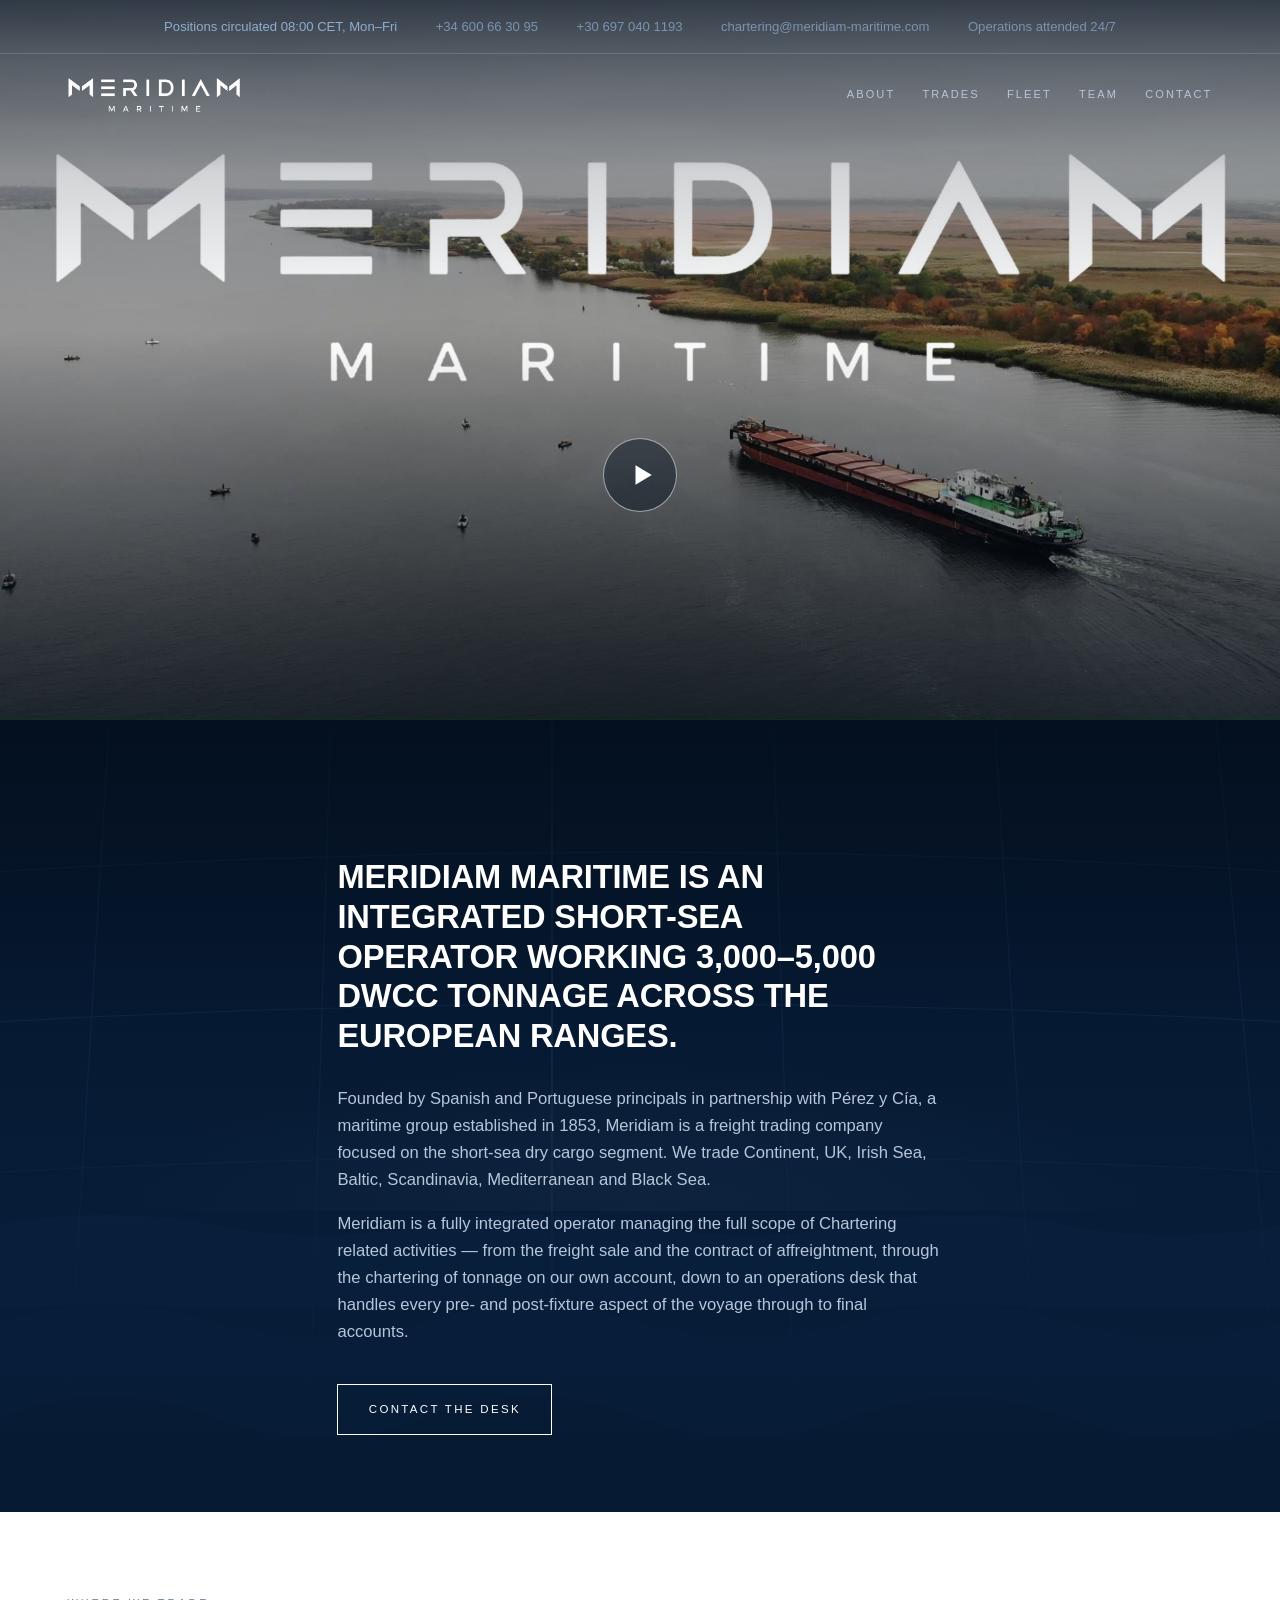
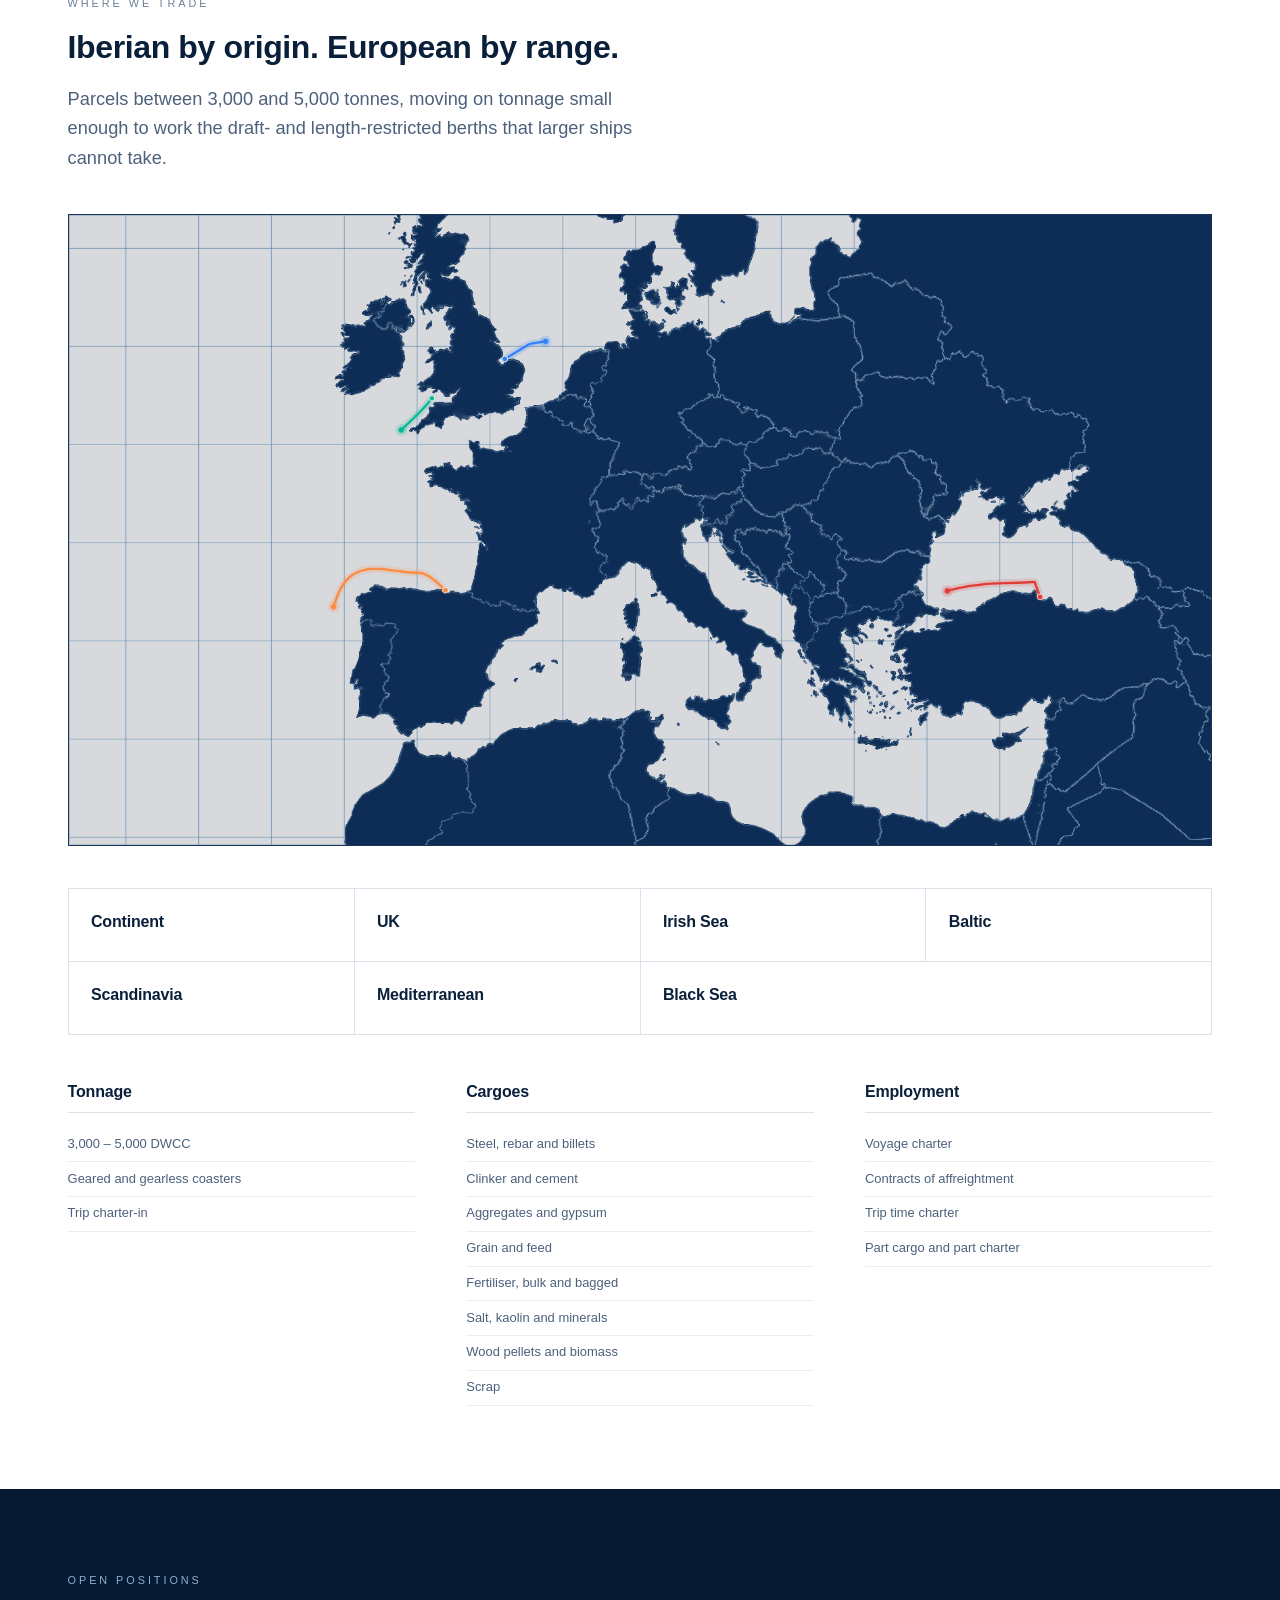
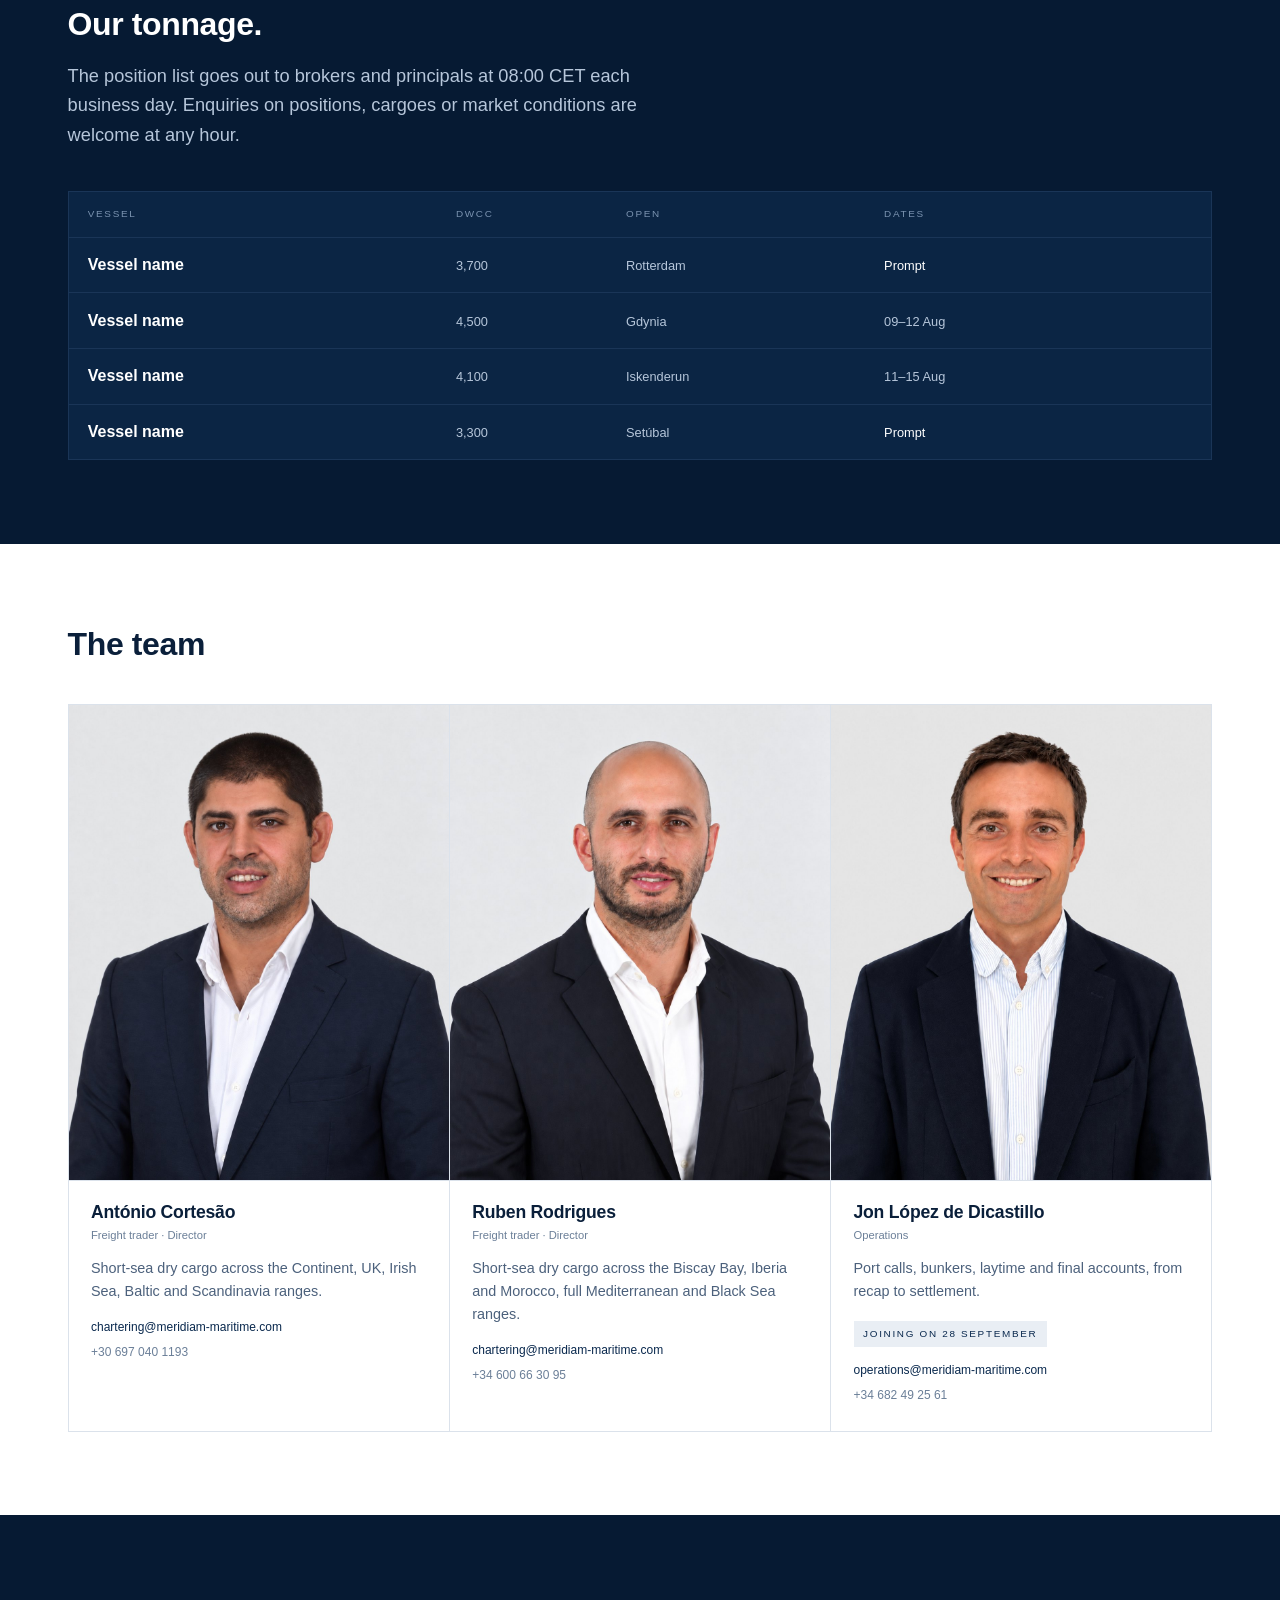
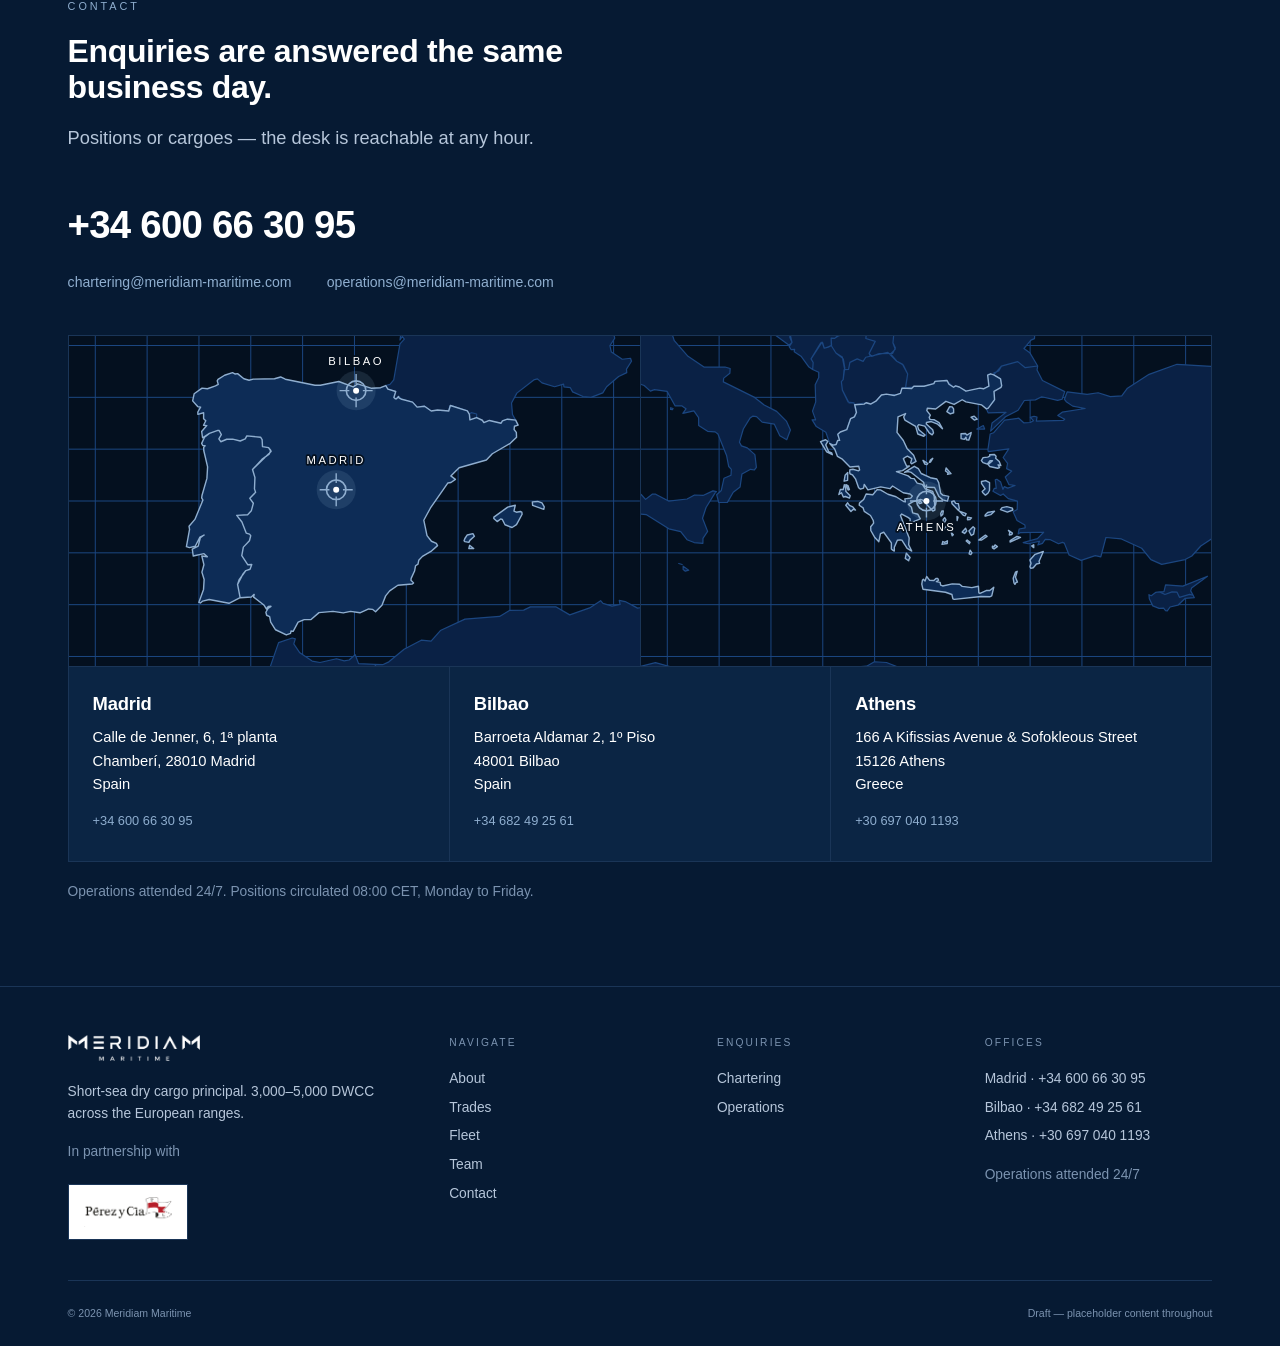
==== commit 74b8dacb: "Carry the second round of client changes Film The opener now plays the master as delivered — 1920x10" ====
--- a/index.html
+++ b/index.html
@@ -24,8 +24,6 @@
 <meta property="og:url" content="https://rodrigo-louzada.github.io/meridiam/">
 <meta name="twitter:card" content="summary_large_image">
 
-<link rel="preload" href="assets/fonts/barlow-600-latin.woff2" as="font" type="font/woff2" crossorigin>
-<link rel="preload" href="assets/fonts/ibm-plex-mono-400-latin.woff2" as="font" type="font/woff2" crossorigin>
 <link rel="stylesheet" href="assets/style.css">
 <noscript><style>
 .topbar.over-film{background:rgba(6,26,51,.94);border-bottom-color:var(--rule-dark)}
@@ -41,7 +39,7 @@
     <span class="live">Positions circulated 08:00 CET, Mon–Fri</span>
     <a href="tel:+34600663095">+34 600 66 30 95</a>
     <a href="tel:+306970401193">+30 697 040 1193</a>
-    <a href="mailto:chartering@meridiammaritime.com">chartering@meridiammaritime.com</a>
+    <a href="mailto:chartering@meridiam-maritime.com">chartering@meridiam-maritime.com</a>
     <span>Operations attended 24/7</span>
   </div>
 </div>
@@ -69,8 +67,8 @@
      instantly, and remains the backdrop for reduced-motion and no-JS viewers. -->
 <section class="film" aria-label="Meridiam Maritime at sea">
   <video class="film-video" poster="assets/poster.jpg" muted loop playsinline autoplay preload="none"
-         data-src-wide="assets/hero-1080.mp4"
-         data-src-narrow="assets/hero-720.mp4"></video>
+         data-src-wide="assets/video.mp4"
+         data-src-narrow="assets/video.mp4"></video>
   <button class="film-play" type="button" aria-label="Play the film">
     <svg viewBox="0 0 24 24" aria-hidden="true"><path d="M6 3l15 9-15 9z"/></svg>
   </button>
@@ -108,8 +106,6 @@
     </div>
   </div>
   <div class="wrap">
-    <p class="tagline">We take the position.</p>
-
     <h1>Meridiam Maritime is an integrated short-sea operator working 3,000–5,000 DWCC tonnage across the European ranges.</h1>
 
     <div class="hero-body">
@@ -173,23 +169,20 @@
       <h2 style="color:#fff">Our tonnage.</h2>
       <p class="lede">The position list goes out to brokers and principals at 08:00 CET each business day. Enquiries on positions, cargoes or market conditions are welcome at any hour.</p>
     </div>
+    <!-- Rows come from assets/fleet.json so the list can be kept up to date
+         without touching this file. What is written here is the fallback,
+         used if that file is missing or cannot be read. -->
     <div class="board">
-      <div class="board-head">
-        <span>Open position list — all subject unfixed</span>
-        <span>Issued <span id="stamp">—</span></span>
-      </div>
-      <div class="prow h"><span>Vessel</span><span>DWCC</span><span>Open</span><span>Laycan</span></div>
-      <div class="prow"><span class="v">Vessel name</span><span>3,700</span><span>Rotterdam</span>
-        <span class="flag">Prompt</span></div>
-      <div class="prow"><span class="v">Vessel name</span><span>4,500</span><span>Gdynia</span>
-        <span>09–12 Aug</span></div>
-      <div class="prow"><span class="v">Vessel name</span><span>4,100</span><span>Iskenderun</span>
-        <span>11–15 Aug</span></div>
-      <div class="prow"><span class="v">Vessel name</span><span>3,300</span><span>Setúbal</span>
-        <span class="flag">Prompt</span></div>
-      <div class="board-foot">
-        <span>Issued 08:00 CET, Monday to Friday. Illustrative entries.</span>
-        <a href="#contact">Request the daily list →</a>
+      <div class="prow h"><span>Vessel</span><span>DWCC</span><span>Open</span><span>Dates</span><span>Details</span></div>
+      <div id="fleet-rows">
+        <div class="prow"><span class="v">Vessel name</span><span>3,700</span><span>Rotterdam</span>
+          <span class="flag">Prompt</span><span></span></div>
+        <div class="prow"><span class="v">Vessel name</span><span>4,500</span><span>Gdynia</span>
+          <span>09–12 Aug</span><span></span></div>
+        <div class="prow"><span class="v">Vessel name</span><span>4,100</span><span>Iskenderun</span>
+          <span>11–15 Aug</span><span></span></div>
+        <div class="prow"><span class="v">Vessel name</span><span>3,300</span><span>Setúbal</span>
+          <span class="flag">Prompt</span><span></span></div>
       </div>
     </div>
   </div>
@@ -203,25 +196,26 @@
     </div>
     <div class="team">
       <div class="member">
-        <div class="portrait"><img src="assets/team-antonio-cortesao.jpg" alt="" width="760" height="950" loading="lazy" decoding="async"></div>
+        <div class="portrait"><img src="assets/team-antonio-cortesao.jpg" alt="" width="1122" height="1402" loading="lazy" decoding="async"></div>
         <div class="body"><h4>António Cortesão</h4><p class="role">Freight trader · Director</p>
           <p>Short-sea dry cargo across the Continent, UK, Irish Sea, Baltic and Scandinavia ranges.</p>
-          <a class="em" href="mailto:chartering@meridiammaritime.com">chartering@meridiammaritime.com</a>
+          <a class="em" href="mailto:chartering@meridiam-maritime.com">chartering@meridiam-maritime.com</a>
           <a class="tel" href="tel:+306970401193">+30 697 040 1193</a></div>
       </div>
       <div class="member">
-        <div class="portrait"><img src="assets/team-ruben-rodrigues.jpg" alt="" width="760" height="950" loading="lazy" decoding="async"></div>
+        <div class="portrait"><img src="assets/team-ruben-rodrigues.jpg" alt="" width="1122" height="1402" loading="lazy" decoding="async"></div>
         <div class="body"><h4>Ruben Rodrigues</h4><p class="role">Freight trader · Director</p>
           <p>Short-sea dry cargo across the Biscay Bay, Iberia and Morocco, full Mediterranean and Black Sea ranges.</p>
-          <a class="em" href="mailto:chartering@meridiammaritime.com">chartering@meridiammaritime.com</a>
+          <a class="em" href="mailto:chartering@meridiam-maritime.com">chartering@meridiam-maritime.com</a>
           <a class="tel" href="tel:+34600663095">+34 600 66 30 95</a></div>
       </div>
       <div class="member">
-        <div class="portrait"><img src="assets/team-jon-lopez.jpg" alt="" width="760" height="950" loading="lazy" decoding="async"></div>
+        <div class="portrait"><img src="assets/team-jon-lopez.jpg" alt="" width="1122" height="1402" loading="lazy" decoding="async"></div>
         <div class="body"><h4>Jon López de Dicastillo</h4><p class="role">Operations</p>
           <p>Port calls, bunkers, laytime and final accounts, from recap to settlement.</p>
-          <a class="em" href="mailto:operations@meridiammaritime.com">operations@meridiammaritime.com</a>
-          <a class="tel" href="tel:+34646946193">+34 646 94 61 93</a></div>
+          <p class="joining">Joining on 28 September</p>
+          <a class="em" href="mailto:operations@meridiam-maritime.com">operations@meridiam-maritime.com</a>
+          <a class="tel" href="tel:+34682492561">+34 682 49 25 61</a></div>
       </div>
     </div>
   </div>
@@ -239,8 +233,8 @@
       <a class="phone" href="tel:+34600663095">+34 600 66 30 95</a>
     </div>
     <div class="cmails">
-      <a href="mailto:chartering@meridiammaritime.com">chartering@meridiammaritime.com</a>
-      <a href="mailto:operations@meridiammaritime.com">operations@meridiammaritime.com</a>
+      <a href="mailto:chartering@meridiam-maritime.com">chartering@meridiam-maritime.com</a>
+      <a href="mailto:operations@meridiam-maritime.com">operations@meridiam-maritime.com</a>
     </div>
     <!-- Office locator. The maps are inline SVG built from Natural Earth's
          public-domain coastline, so they need no tiles, no API key and no
@@ -260,7 +254,7 @@
         <div class="office-card">
           <h3>Bilbao</h3>
           <address>Barroeta Aldamar 2, 1º Piso<br>48001 Bilbao<br>Spain</address>
-          <a class="office-tel" href="tel:+34646946193">+34 646 94 61 93</a>
+          <a class="office-tel" href="tel:+34682492561">+34 682 49 25 61</a>
         </div>
         <div class="office-card">
           <h3>Athens</h3>
@@ -292,12 +286,12 @@
         <li><a href="#contact">Contact</a></li>
       </ul></div>
       <div><h5>Enquiries</h5><ul>
-        <li><a href="mailto:chartering@meridiammaritime.com">Chartering</a></li>
-        <li><a href="mailto:operations@meridiammaritime.com">Operations</a></li>
+        <li><a href="mailto:chartering@meridiam-maritime.com">Chartering</a></li>
+        <li><a href="mailto:operations@meridiam-maritime.com">Operations</a></li>
       </ul></div>
       <div><h5>Offices</h5>
         <p>Madrid · <a href="tel:+34600663095">+34 600 66 30 95</a></p>
-        <p>Bilbao · <a href="tel:+34646946193">+34 646 94 61 93</a></p>
+        <p>Bilbao · <a href="tel:+34682492561">+34 682 49 25 61</a></p>
         <p>Athens · <a href="tel:+306970401193">+30 697 040 1193</a></p>
         <p style="margin-top:1rem;color:var(--ink-inv-2)">Operations attended 24/7</p>
       </div>
--- a/assets/style.css
+++ b/assets/style.css
@@ -1,103 +1,3 @@
-/* latin-ext */
-@font-face {
-  font-family: 'Barlow';
-  font-style: normal;
-  font-weight: 400;
-  font-display: swap;
-  src: url(./fonts/barlow-400-latin-ext.woff2) format('woff2');
-  unicode-range: U+0100-02BA, U+02BD-02C5, U+02C7-02CC, U+02CE-02D7, U+02DD-02FF, U+0304, U+0308, U+0329, U+1D00-1DBF, U+1E00-1E9F, U+1EF2-1EFF, U+2020, U+20A0-20AB, U+20AD-20C0, U+2113, U+2C60-2C7F, U+A720-A7FF;
-}
-
-/* latin */
-@font-face {
-  font-family: 'Barlow';
-  font-style: normal;
-  font-weight: 400;
-  font-display: swap;
-  src: url(./fonts/barlow-400-latin.woff2) format('woff2');
-  unicode-range: U+0000-00FF, U+0131, U+0152-0153, U+02BB-02BC, U+02C6, U+02DA, U+02DC, U+0304, U+0308, U+0329, U+2000-206F, U+20AC, U+2122, U+2191, U+2193, U+2212, U+2215, U+FEFF, U+FFFD;
-}
-
-/* latin-ext */
-@font-face {
-  font-family: 'Barlow';
-  font-style: normal;
-  font-weight: 500;
-  font-display: swap;
-  src: url(./fonts/barlow-500-latin-ext.woff2) format('woff2');
-  unicode-range: U+0100-02BA, U+02BD-02C5, U+02C7-02CC, U+02CE-02D7, U+02DD-02FF, U+0304, U+0308, U+0329, U+1D00-1DBF, U+1E00-1E9F, U+1EF2-1EFF, U+2020, U+20A0-20AB, U+20AD-20C0, U+2113, U+2C60-2C7F, U+A720-A7FF;
-}
-
-/* latin */
-@font-face {
-  font-family: 'Barlow';
-  font-style: normal;
-  font-weight: 500;
-  font-display: swap;
-  src: url(./fonts/barlow-500-latin.woff2) format('woff2');
-  unicode-range: U+0000-00FF, U+0131, U+0152-0153, U+02BB-02BC, U+02C6, U+02DA, U+02DC, U+0304, U+0308, U+0329, U+2000-206F, U+20AC, U+2122, U+2191, U+2193, U+2212, U+2215, U+FEFF, U+FFFD;
-}
-
-/* latin-ext */
-@font-face {
-  font-family: 'Barlow';
-  font-style: normal;
-  font-weight: 600;
-  font-display: swap;
-  src: url(./fonts/barlow-600-latin-ext.woff2) format('woff2');
-  unicode-range: U+0100-02BA, U+02BD-02C5, U+02C7-02CC, U+02CE-02D7, U+02DD-02FF, U+0304, U+0308, U+0329, U+1D00-1DBF, U+1E00-1E9F, U+1EF2-1EFF, U+2020, U+20A0-20AB, U+20AD-20C0, U+2113, U+2C60-2C7F, U+A720-A7FF;
-}
-
-/* latin */
-@font-face {
-  font-family: 'Barlow';
-  font-style: normal;
-  font-weight: 600;
-  font-display: swap;
-  src: url(./fonts/barlow-600-latin.woff2) format('woff2');
-  unicode-range: U+0000-00FF, U+0131, U+0152-0153, U+02BB-02BC, U+02C6, U+02DA, U+02DC, U+0304, U+0308, U+0329, U+2000-206F, U+20AC, U+2122, U+2191, U+2193, U+2212, U+2215, U+FEFF, U+FFFD;
-}
-
-/* latin-ext */
-@font-face {
-  font-family: 'IBM Plex Mono';
-  font-style: normal;
-  font-weight: 400;
-  font-display: swap;
-  src: url(./fonts/ibm-plex-mono-400-latin-ext.woff2) format('woff2');
-  unicode-range: U+0100-02BA, U+02BD-02C5, U+02C7-02CC, U+02CE-02D7, U+02DD-02FF, U+0304, U+0308, U+0329, U+1D00-1DBF, U+1E00-1E9F, U+1EF2-1EFF, U+2020, U+20A0-20AB, U+20AD-20C0, U+2113, U+2C60-2C7F, U+A720-A7FF;
-}
-
-/* latin */
-@font-face {
-  font-family: 'IBM Plex Mono';
-  font-style: normal;
-  font-weight: 400;
-  font-display: swap;
-  src: url(./fonts/ibm-plex-mono-400-latin.woff2) format('woff2');
-  unicode-range: U+0000-00FF, U+0131, U+0152-0153, U+02BB-02BC, U+02C6, U+02DA, U+02DC, U+0304, U+0308, U+0329, U+2000-206F, U+20AC, U+2122, U+2191, U+2193, U+2212, U+2215, U+FEFF, U+FFFD;
-}
-
-/* latin-ext */
-@font-face {
-  font-family: 'IBM Plex Mono';
-  font-style: normal;
-  font-weight: 500;
-  font-display: swap;
-  src: url(./fonts/ibm-plex-mono-500-latin-ext.woff2) format('woff2');
-  unicode-range: U+0100-02BA, U+02BD-02C5, U+02C7-02CC, U+02CE-02D7, U+02DD-02FF, U+0304, U+0308, U+0329, U+1D00-1DBF, U+1E00-1E9F, U+1EF2-1EFF, U+2020, U+20A0-20AB, U+20AD-20C0, U+2113, U+2C60-2C7F, U+A720-A7FF;
-}
-
-/* latin */
-@font-face {
-  font-family: 'IBM Plex Mono';
-  font-style: normal;
-  font-weight: 500;
-  font-display: swap;
-  src: url(./fonts/ibm-plex-mono-500-latin.woff2) format('woff2');
-  unicode-range: U+0000-00FF, U+0131, U+0152-0153, U+02BB-02BC, U+02C6, U+02DA, U+02DC, U+0304, U+0308, U+0329, U+2000-206F, U+20AC, U+2122, U+2191, U+2193, U+2212, U+2215, U+FEFF, U+FFFD;
-}
-
 /* ═══════════════════════════════════════════════════════════════
    MERIDIAM MARITIME — draft v5
    Positioning: trading house, not shipping company.
@@ -111,8 +11,9 @@
   --ink:#0A1F3A; --ink-2:#4C617C; --ink-3:#6B7F98;
   --ink-inv:#B6C6DA; --ink-inv-2:#7B93B0;
   --rule:#DBE2EB; --rule-dark:#1A3557; --steel:#8FAECF;
-  --f-sans:"Barlow",system-ui,-apple-system,sans-serif;
-  --f-mono:"IBM Plex Mono",ui-monospace,monospace;
+  /* Arial. It ships on Windows, macOS, iOS and Android, so the page looks the
+     same almost everywhere and downloads no font files. */
+  --f-sans:Arial,"Helvetica Neue",Helvetica,sans-serif;
   --gutter:clamp(1.25rem,4.5vw,4.5rem); --max:1260px; --pad:clamp(3.5rem,6.5vw,6rem);
 }
 *{box-sizing:border-box}
@@ -147,8 +48,17 @@
 /* Film opener ------------------------------------------------ */
 /* Poster as background so it paints immediately, and it stays the backdrop
    for reduced-motion, no-JS and blocked-autoplay viewers. */
+/* Every child here is absolutely positioned, so the section has no height of
+   its own — it comes entirely from the 16:9 ratio. A browser without
+   aspect-ratio (Safari 14 and earlier, so iOS 14 and the in-app browsers
+   built on it) therefore collapsed the opener to nothing and dropped the
+   viewer straight into the content. The padding keeps the same ratio there;
+   it is a percentage of the width, so 56.25% is 9/16. */
 .film{position:relative;overflow:hidden;background:#04101F url(./poster.jpg) center/cover no-repeat;
-  width:100%;aspect-ratio:16/9}
+  width:100%;padding-top:56.25%}
+@supports (aspect-ratio:16/9){
+  .film{padding-top:0;aspect-ratio:16/9}
+}
 /* Deliberately never faded in from opacity:0. WebKit only autoplays a video
    it considers visible, and pauses one that stops being visible, so waiting
    for 'playing' before revealing it prevents the very playback it waits on -
@@ -207,9 +117,9 @@
 .topbar.compact .util-in{padding-block:0}
 .topbar.compact .masthead{padding-block:1rem}
 .topbar.over-film .util{border-bottom-color:rgba(255,255,255,.15)}
-.util-in{display:flex;flex-wrap:wrap;gap:.4rem 2rem;justify-content:flex-end;padding-block:.55rem;
+.util-in{display:flex;flex-wrap:wrap;gap:.5rem 2.4rem;justify-content:flex-end;padding-block:1rem;
   transition:padding-block .35s ease;
-  font-family:var(--f-mono);font-size:.7rem;color:var(--ink-inv-2)}
+  font-size:.82rem;color:var(--ink-inv-2)}
 .util-in a{text-decoration:none}
 .util-in a:hover{color:#fff}
 .util-in .live{color:var(--steel)}
@@ -263,8 +173,11 @@
 .tagline{font-size:clamp(1.15rem,1.7vw,1.5rem);font-weight:500;color:var(--steel);
   letter-spacing:-.01em;margin:0 0 1.3rem}
 /* The statement — Element's move: one sentence that defines the business */
+/* The measure, not the size, sets how this breaks. Arial's capitals are wider
+   than the face this was drawn for, and at 26ch the sentence had spilled onto
+   a sixth line; 30ch puts it back on five at every width. */
 .hero h1{font-size:clamp(1.35rem,2.55vw,2.15rem);line-height:1.22;text-transform:uppercase;
-  letter-spacing:-.005em;max-width:26ch;margin-bottom:1.9rem}
+  letter-spacing:-.005em;max-width:30ch;margin-bottom:1.9rem}
 .hero-body{max-width:64ch;margin-bottom:2.4rem}
 .hero-body p{color:var(--ink-inv);font-size:clamp(.95rem,.6vw + .82rem,1.04rem);margin-bottom:1.05rem}
 .hero-body p:last-child{margin-bottom:0}
@@ -290,11 +203,11 @@
 .tmap{display:block;width:100%;height:auto}
 .rngc{background:var(--paper);padding:1.5rem 1.4rem}
 .rngc h4{margin-bottom:.4rem}
-.rngc p{font-family:var(--f-mono);font-size:.71rem;color:var(--ink-3);margin:0;line-height:1.55}
+.rngc p{font-family:var(--f-sans);font-size:.71rem;color:var(--ink-3);margin:0;line-height:1.55}
 .plists{display:grid;grid-template-columns:repeat(3,1fr);gap:clamp(1.5rem,4vw,3.5rem);margin-top:3rem}
 @media (max-width:760px){.plists{grid-template-columns:1fr;gap:2rem}}
 .plist h4{margin-bottom:.9rem;padding-bottom:.7rem;border-bottom:1px solid var(--rule)}
-.plist ul{list-style:none;margin:0;padding:0;font-family:var(--f-mono);font-size:.81rem;color:var(--ink-2)}
+.plist ul{list-style:none;margin:0;padding:0;font-family:var(--f-sans);font-size:.81rem;color:var(--ink-2)}
 .plist li{padding:.4rem 0;border-bottom:1px solid var(--paper-3)}
 
 /* Positions -------------------------------------------------- */
@@ -302,24 +215,31 @@
 .positions .eyebrow{color:var(--steel)}
 .positions .lede{color:var(--ink-inv)}
 .board{border:1px solid var(--rule-dark);background:var(--navy-800);margin-top:2.4rem}
-.board-head{display:flex;flex-wrap:wrap;justify-content:space-between;gap:.6rem;padding:.95rem 1.2rem;
-  border-bottom:1px solid var(--rule-dark);font-size:.68rem;font-weight:500;letter-spacing:.19em;
-  text-transform:uppercase;color:var(--ink-inv)}
-.prow{display:grid;grid-template-columns:minmax(0,1.6fr) .7fr 1.1fr 1fr;gap:1rem;align-items:baseline;
-  padding:.9rem 1.2rem;border-bottom:1px solid var(--rule-dark);font-family:var(--f-mono);font-size:.8rem;color:var(--ink-inv)}
+/* Five columns, the last one for the particulars download. It is a fixed
+   width on purpose: the heading row and the vessel rows are separate grids,
+   so an auto track sized itself to each one's own contents — the word
+   DETAILS in the header, the PDF button in the rows — and the two sets of
+   columns drifted apart. A fixed track makes both resolve identically. */
+.prow{display:grid;grid-template-columns:minmax(0,1.6fr) .7fr 1.1fr 1fr 4.5rem;gap:1rem;align-items:baseline;
+  padding:.9rem 1.2rem;border-bottom:1px solid var(--rule-dark);font-size:.8rem;color:var(--ink-inv)}
 .prow:last-of-type{border-bottom:0}
 .prow.h{font-size:.62rem;letter-spacing:.17em;text-transform:uppercase;color:var(--ink-inv-2)}
-.prow .v{font-family:var(--f-sans);font-weight:600;font-size:1rem;color:#fff}
+.prow .v{font-weight:600;font-size:1rem;color:#fff}
 .prow .flag{color:#fff;font-weight:500}
+.prow .pdf{text-align:right}
+.prow .pdf a{display:inline-block;color:#fff;text-decoration:none;
+  font-size:.64rem;font-weight:500;letter-spacing:.17em;text-transform:uppercase;
+  padding:.3rem .6rem;border:1px solid var(--rule-dark);transition:border-color .2s,background .2s}
+.prow .pdf a:hover{border-color:var(--steel);background:var(--navy-700)}
 @media (max-width:800px){
   .prow{grid-template-columns:1fr 1fr;gap:.25rem .9rem;padding-block:1.05rem}
   .prow.h{display:none}
   .prow .v{grid-column:1/-1;font-size:1.1rem}
   .prow .n{grid-column:1/-1;padding-top:.3rem;color:var(--ink-inv-2)}
-}
-.board-foot{padding:.95rem 1.2rem;border-top:1px solid var(--rule-dark);font-family:var(--f-mono);font-size:.7rem;
-  color:var(--ink-inv-2);display:flex;flex-wrap:wrap;gap:.5rem 2rem;justify-content:space-between}
-.board-foot a{color:#fff}
+  /* Its own line rather than squeezed against the dates. */
+  .prow .pdf{grid-column:1/-1;text-align:left;padding-top:.7rem}
+  .prow .pdf:empty{padding-top:0}
+}
 
 /* Team ------------------------------------------------------- */
 .team{display:grid;grid-template-columns:repeat(3,1fr);gap:1px;background:var(--rule);border:1px solid var(--rule)}
@@ -330,14 +250,19 @@
 .portrait img{display:block;width:100%;height:100%;object-fit:cover}
 .member .body{padding:1.4rem 1.4rem 1.6rem}
 .member h4{margin-bottom:.2rem;font-size:1.1rem}
-.member .role{font-family:var(--f-mono);font-size:.7rem;color:var(--ink-3);margin-bottom:.8rem}
+.member .role{font-family:var(--f-sans);font-size:.7rem;color:var(--ink-3);margin-bottom:.8rem}
 .member p{font-size:.9rem;color:var(--ink-2);margin:0 0 .9rem}
-.member .em{display:block;font-family:var(--f-mono);font-size:.75rem;color:var(--navy);
+.member .em{display:block;font-family:var(--f-sans);font-size:.75rem;color:var(--navy);
   text-decoration:none;word-break:break-all}
 .member .em:hover{text-decoration:underline}
-.member .tel{display:block;margin-top:.35rem;font-family:var(--f-mono);font-size:.75rem;
+.member .tel{display:block;margin-top:.35rem;font-family:var(--f-sans);font-size:.75rem;
   color:var(--ink-3);text-decoration:none}
 .member .tel:hover{color:var(--navy)}
+/* Someone not on the desk yet. Set apart from the description so it reads as
+   a status rather than as another line about what they do. */
+.member .joining{display:inline-block;margin:0 0 .9rem;padding:.3rem .6rem;
+  background:var(--paper-3);color:var(--navy);
+  font-size:.62rem;font-weight:500;letter-spacing:.17em;text-transform:uppercase}
 
 /* Contact + footer ------------------------------------------- */
 .contact{background:var(--navy-900);color:#fff}
@@ -348,7 +273,7 @@
 .phones{display:flex;flex-wrap:wrap;gap:.2rem 2.4rem;margin:.5rem 0 .9rem}
 /* Sits directly under the number, as a second way to reach the same desks. */
 .cmails{display:flex;flex-wrap:wrap;gap:.45rem 2.2rem;margin:0 0 2.6rem}
-.cmails a{font-family:var(--f-mono);font-size:.88rem;color:var(--steel);text-decoration:none}
+.cmails a{font-family:var(--f-sans);font-size:.88rem;color:var(--steel);text-decoration:none}
 .cmails a:hover{color:#fff}
 .phone{display:block;font-size:clamp(1.6rem,3vw,2.4rem);font-weight:600;letter-spacing:-.02em;color:#fff;
   text-decoration:none;white-space:nowrap}
@@ -387,7 +312,7 @@
 /* Coastlines run under the labels wherever a city sits on a crowded coast.
    paint-order draws the stroke first, so this reads as a cut-out halo in the
    sea colour rather than an outline on the letters. */
-.map-label{fill:#fff;font-family:var(--f-mono);font-size:15px;letter-spacing:.22em;
+.map-label{fill:#fff;font-family:var(--f-sans);font-size:15px;letter-spacing:.22em;
   paint-order:stroke fill;stroke:#04101F;stroke-width:4.5px;stroke-linejoin:round}
 @media (prefers-reduced-motion:no-preference){
   .map-halo{animation:ping 3.4s ease-out infinite}
@@ -396,7 +321,7 @@
 .office-card{background:var(--navy-800);padding:1.7rem 1.5rem}
 .office-card h3{margin-bottom:.7rem;color:#fff}
 .office-card address{font-style:normal;font-size:.92rem;color:#fff;line-height:1.6}
-.office-card .office-tel{display:inline-block;margin-top:.9rem;font-family:var(--f-mono);
+.office-card .office-tel{display:inline-block;margin-top:.9rem;font-family:var(--f-sans);
   font-size:.8rem;color:var(--steel);text-decoration:none}
 .office-card .office-tel:hover{color:#fff}
 .contact .office-note{font-size:.86rem;color:var(--ink-inv-2);margin:1.2rem 0 0}
@@ -430,7 +355,7 @@
   display:inline-flex;margin-top:.9rem}
 .fplate img{height:30px;width:auto}
 .fbot{display:flex;flex-wrap:wrap;gap:.5rem 2rem;justify-content:space-between;padding-top:1.5rem;
-  font-family:var(--f-mono);font-size:.66rem;color:var(--ink-inv-2)}
+  font-family:var(--f-sans);font-size:.66rem;color:var(--ink-inv-2)}
 
 /* Film on narrow screens ------------------------------------- */
 /* The film holds 16:9 everywhere, so on a phone it is only ~9/16 of the width
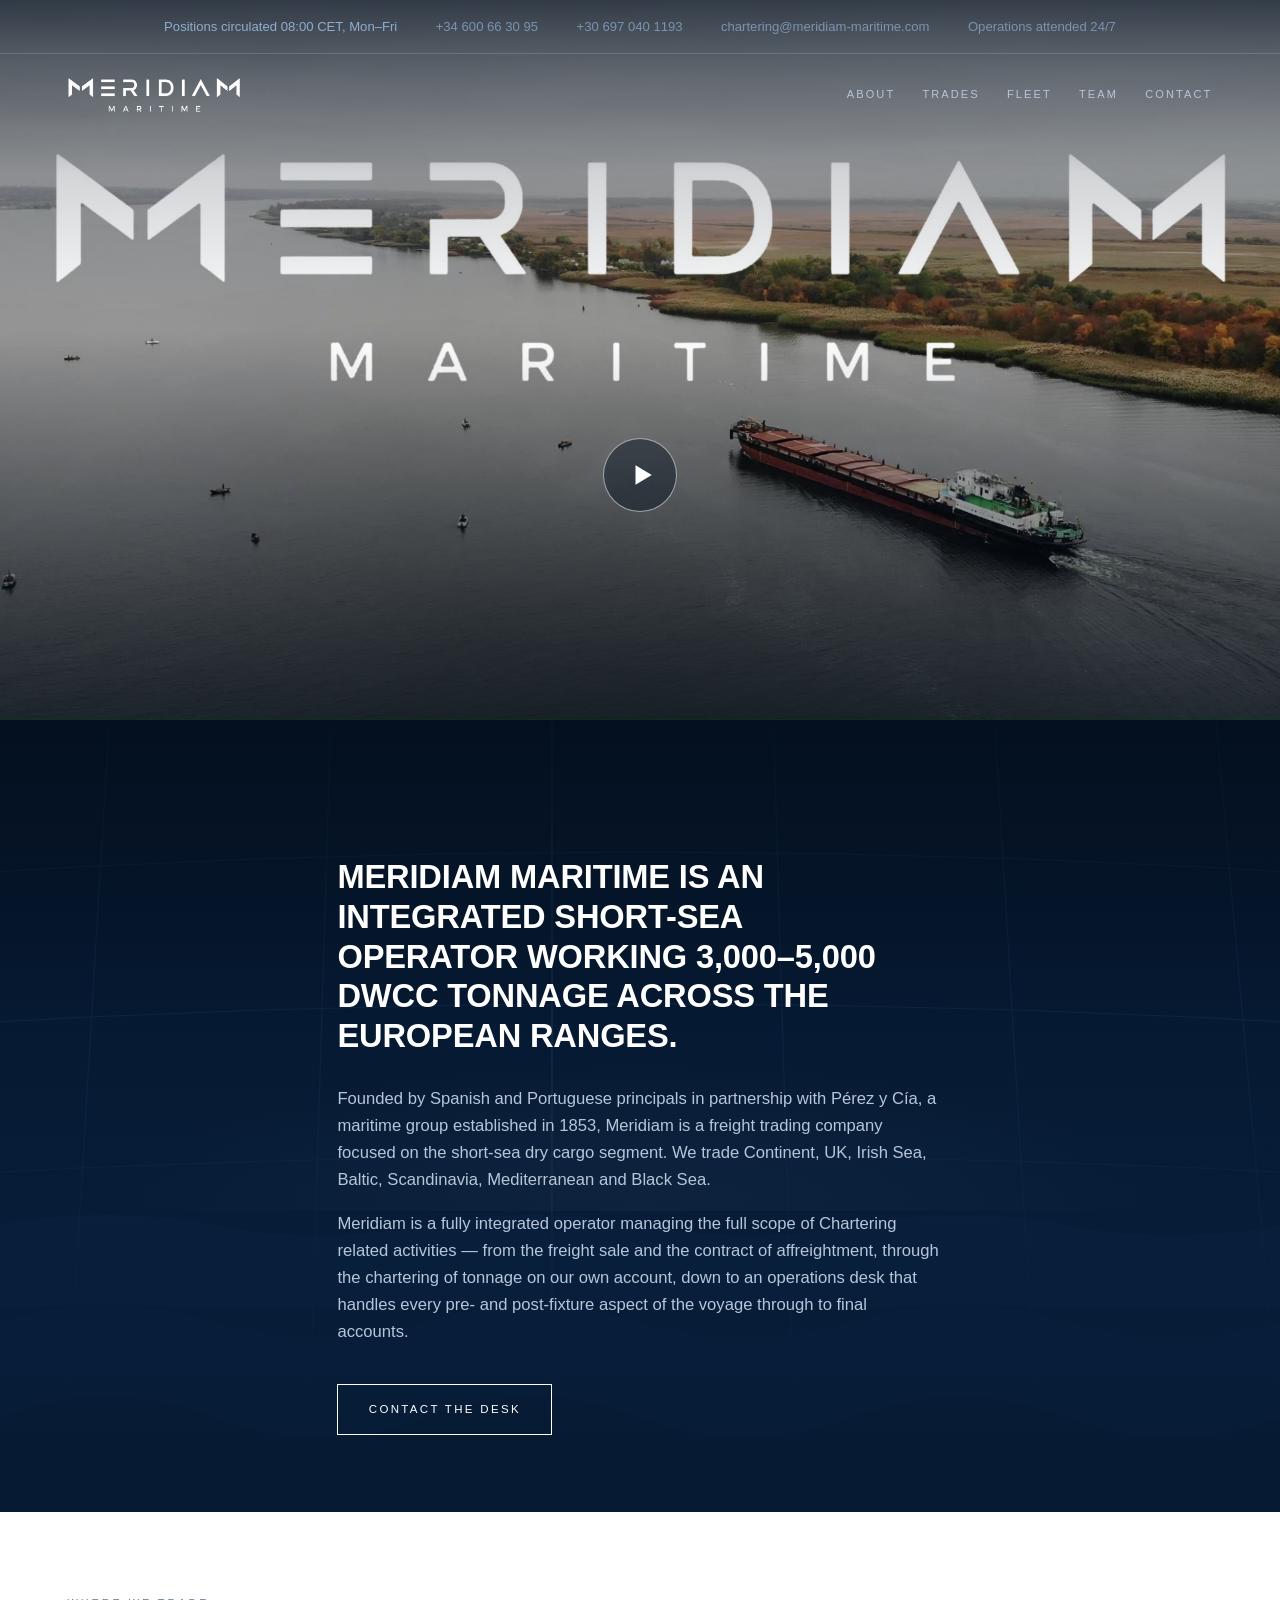
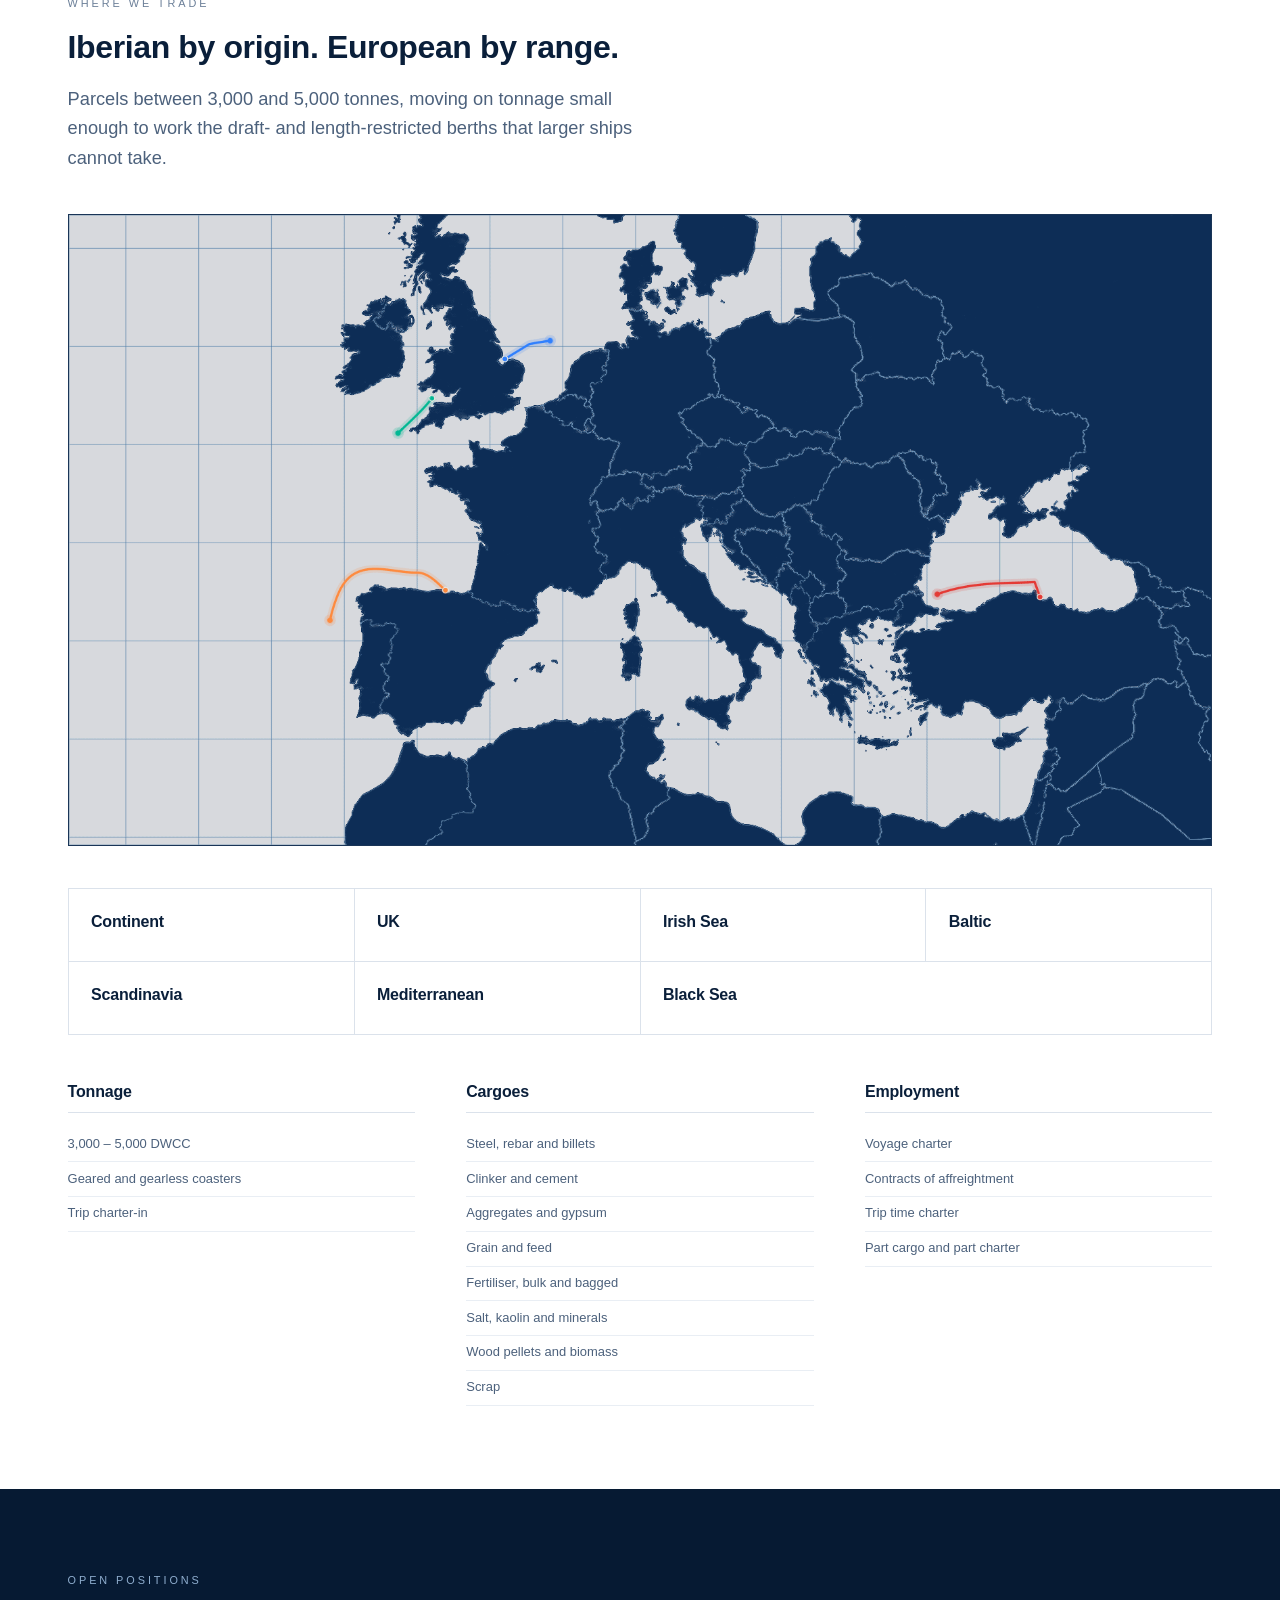
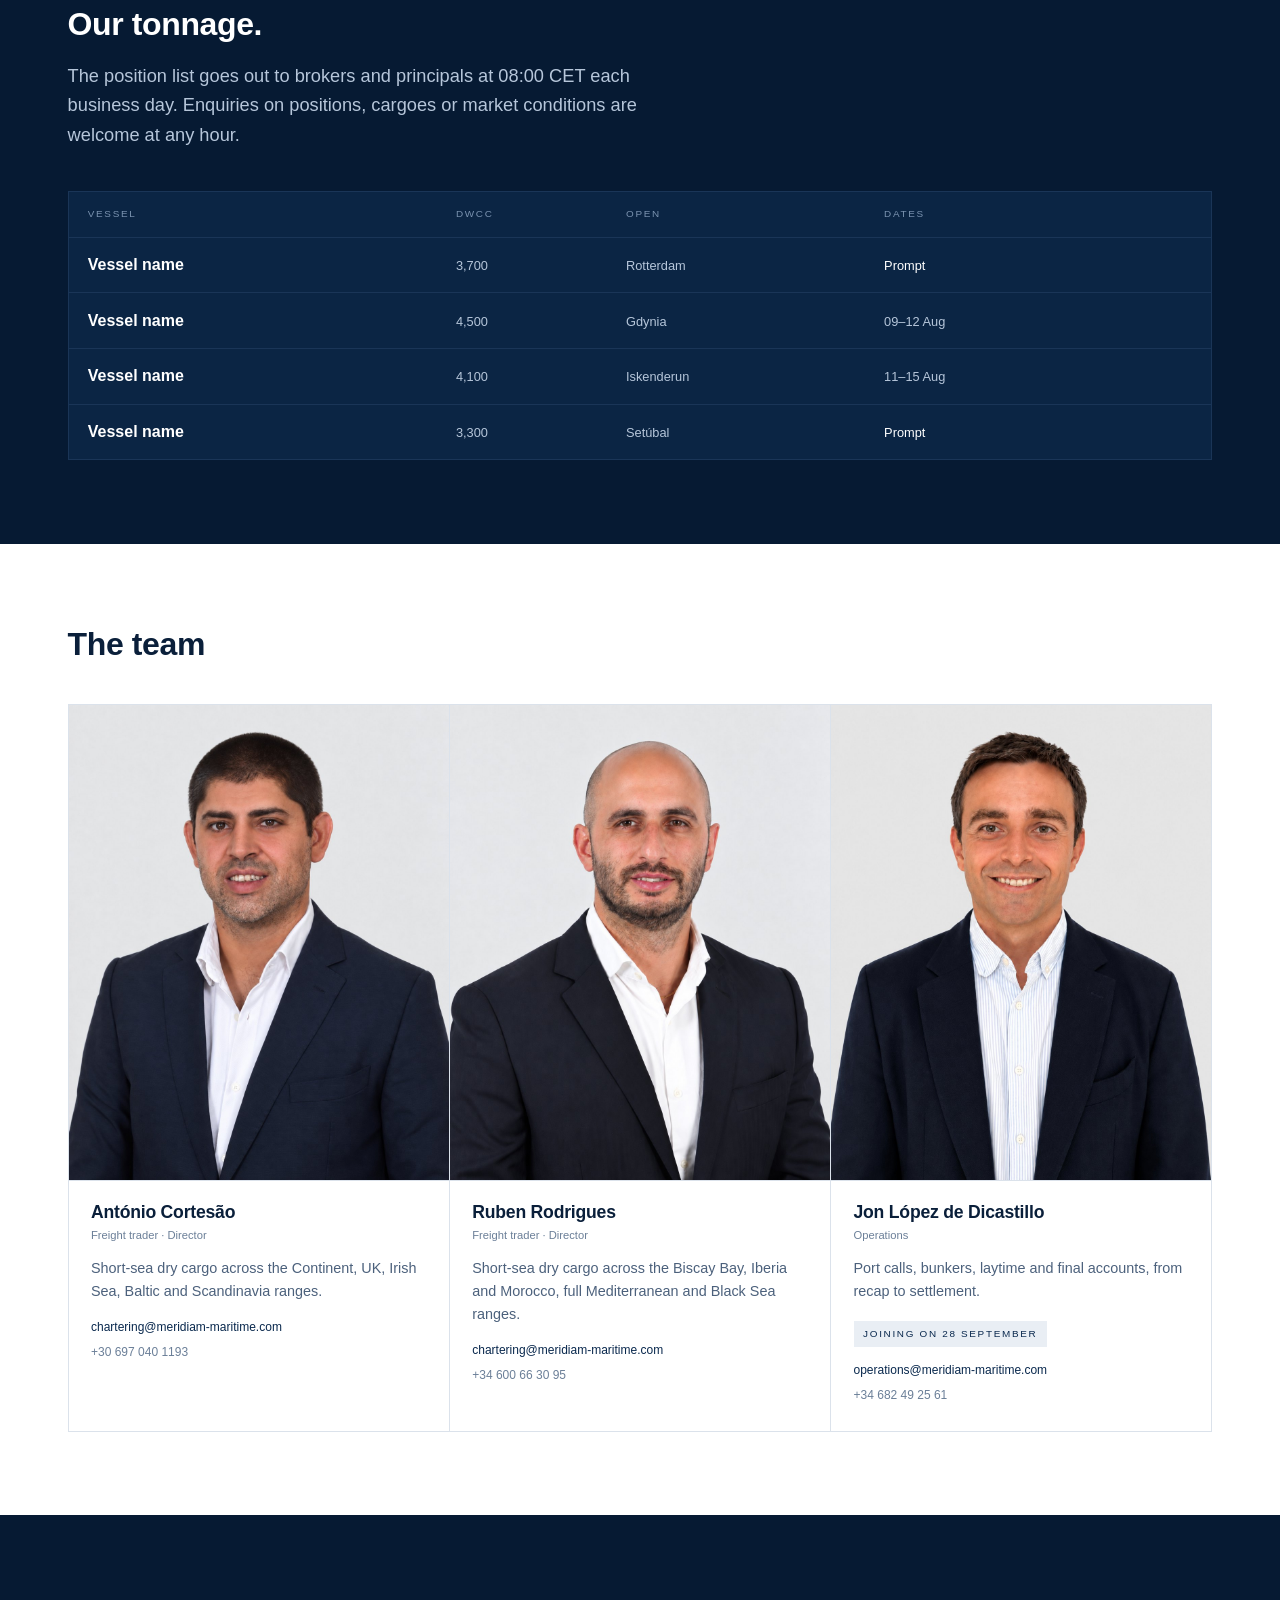
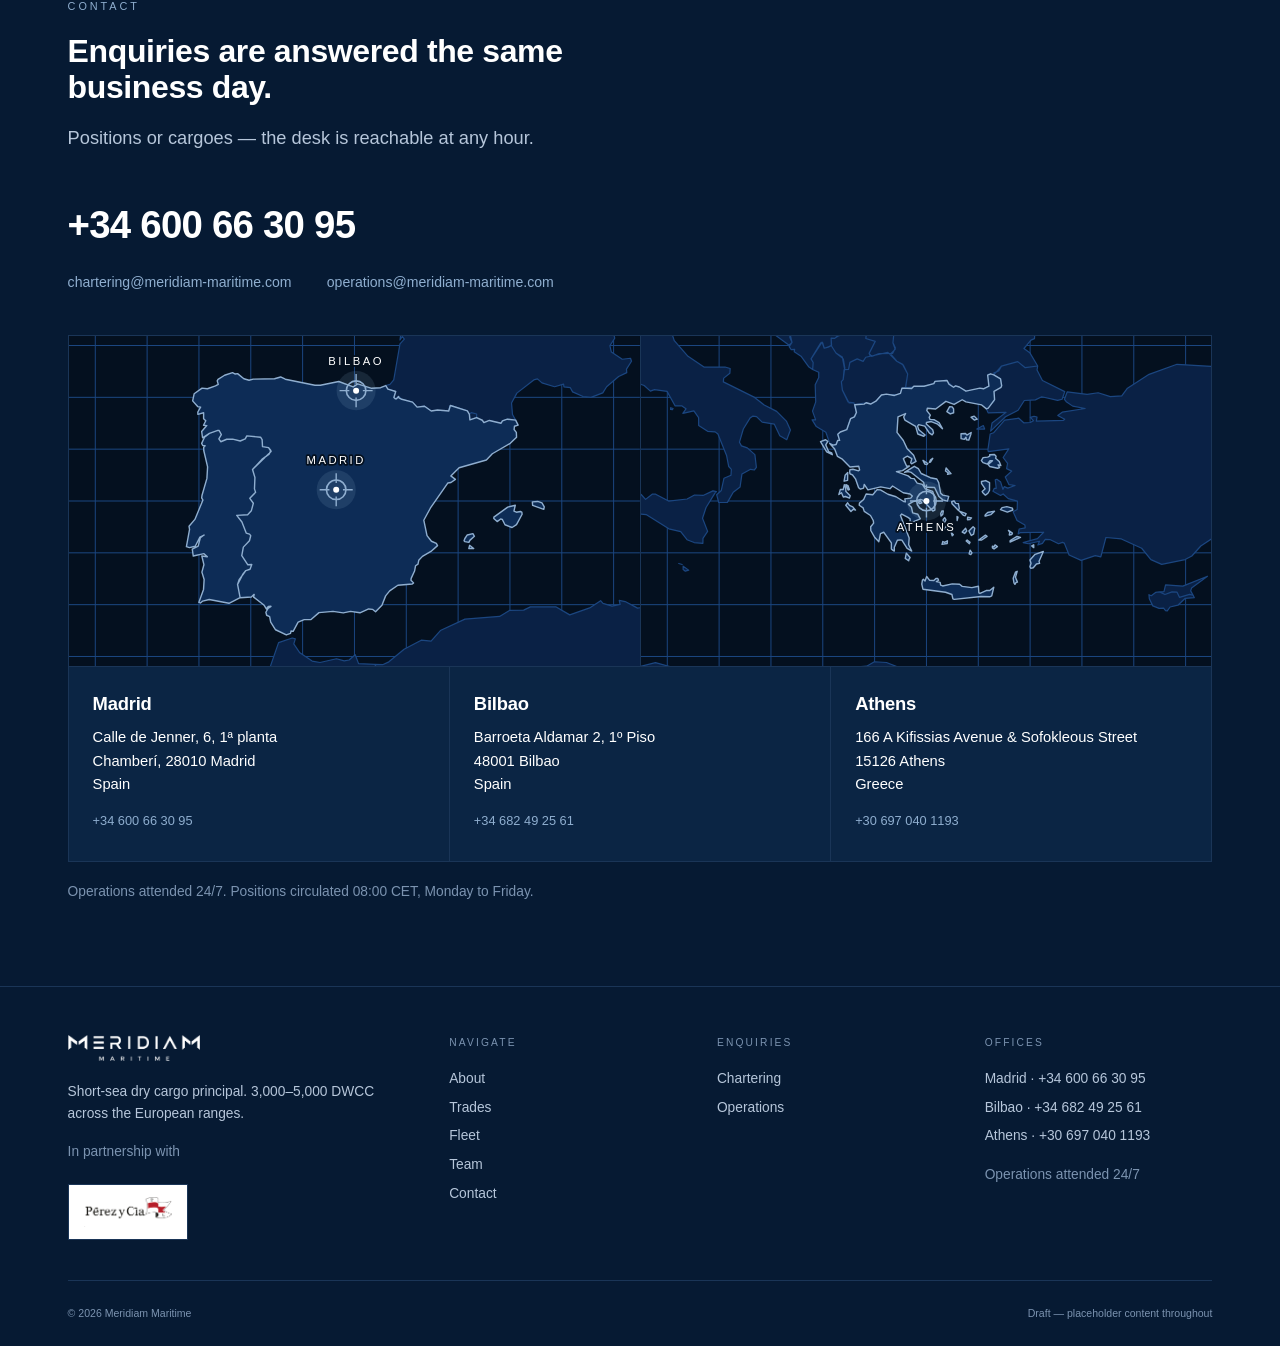
==== commit b96b0a52: "Read the position list from the desk's spreadsheet The board is the one part of the site that change" ====
--- a/index.html
+++ b/index.html
@@ -3,7 +3,12 @@
 <head>
 <meta charset="utf-8">
 <meta name="viewport" content="width=device-width, initial-scale=1">
-<meta http-equiv="Content-Security-Policy" content="default-src 'self'; img-src 'self' data:; media-src 'self'; style-src 'self' 'unsafe-inline'; script-src 'self'; font-src 'self'; base-uri 'self'; form-action 'self'">
+<!-- connect-src carries two Google hosts because the published sheet is read
+     from docs.google.com, which redirects to a googleusercontent.com server
+     whose name varies from one request to the next. Both must be allowed or
+     the position list cannot be fetched. Nothing else is opened up: scripts,
+     styles, fonts and media still come only from this site. -->
+<meta http-equiv="Content-Security-Policy" content="default-src 'self'; img-src 'self' data:; media-src 'self'; style-src 'self' 'unsafe-inline'; script-src 'self'; font-src 'self'; connect-src 'self' https://docs.google.com https://*.googleusercontent.com; base-uri 'self'; form-action 'self'">
 <meta name="referrer" content="strict-origin-when-cross-origin">
 <title>Meridiam Maritime — Short-sea dry cargo principal, European ranges</title>
 <meta name="description" content="Meridiam Maritime is an integrated short-sea dry cargo operator working 3,000–5,000 DWCC tonnage across the European ranges, in partnership with Pérez y Cía.">
@@ -169,11 +174,13 @@
       <h2 style="color:#fff">Our tonnage.</h2>
       <p class="lede">The position list goes out to brokers and principals at 08:00 CET each business day. Enquiries on positions, cargoes or market conditions are welcome at any hour.</p>
     </div>
-    <!-- Rows come from assets/fleet.json so the list can be kept up to date
-         without touching this file. What is written here is the fallback,
-         used if that file is missing or cannot be read. -->
+    <!-- Rows come from the desk's published Google Sheet, so the list is kept
+         up to date in a spreadsheet rather than here. What is written below is
+         the fallback, shown if the sheet cannot be read. -->
     <div class="board">
-      <div class="prow h"><span>Vessel</span><span>DWCC</span><span>Open</span><span>Dates</span><span>Details</span></div>
+      <!-- The last heading is filled in only when a vessel actually carries a
+           PDF; empty, it would sit over a column with nothing in it. -->
+      <div class="prow h"><span>Vessel</span><span>DWCC</span><span>Open</span><span>Dates</span><span></span></div>
       <div id="fleet-rows">
         <div class="prow"><span class="v">Vessel name</span><span>3,700</span><span>Rotterdam</span>
           <span class="flag">Prompt</span><span></span></div>
